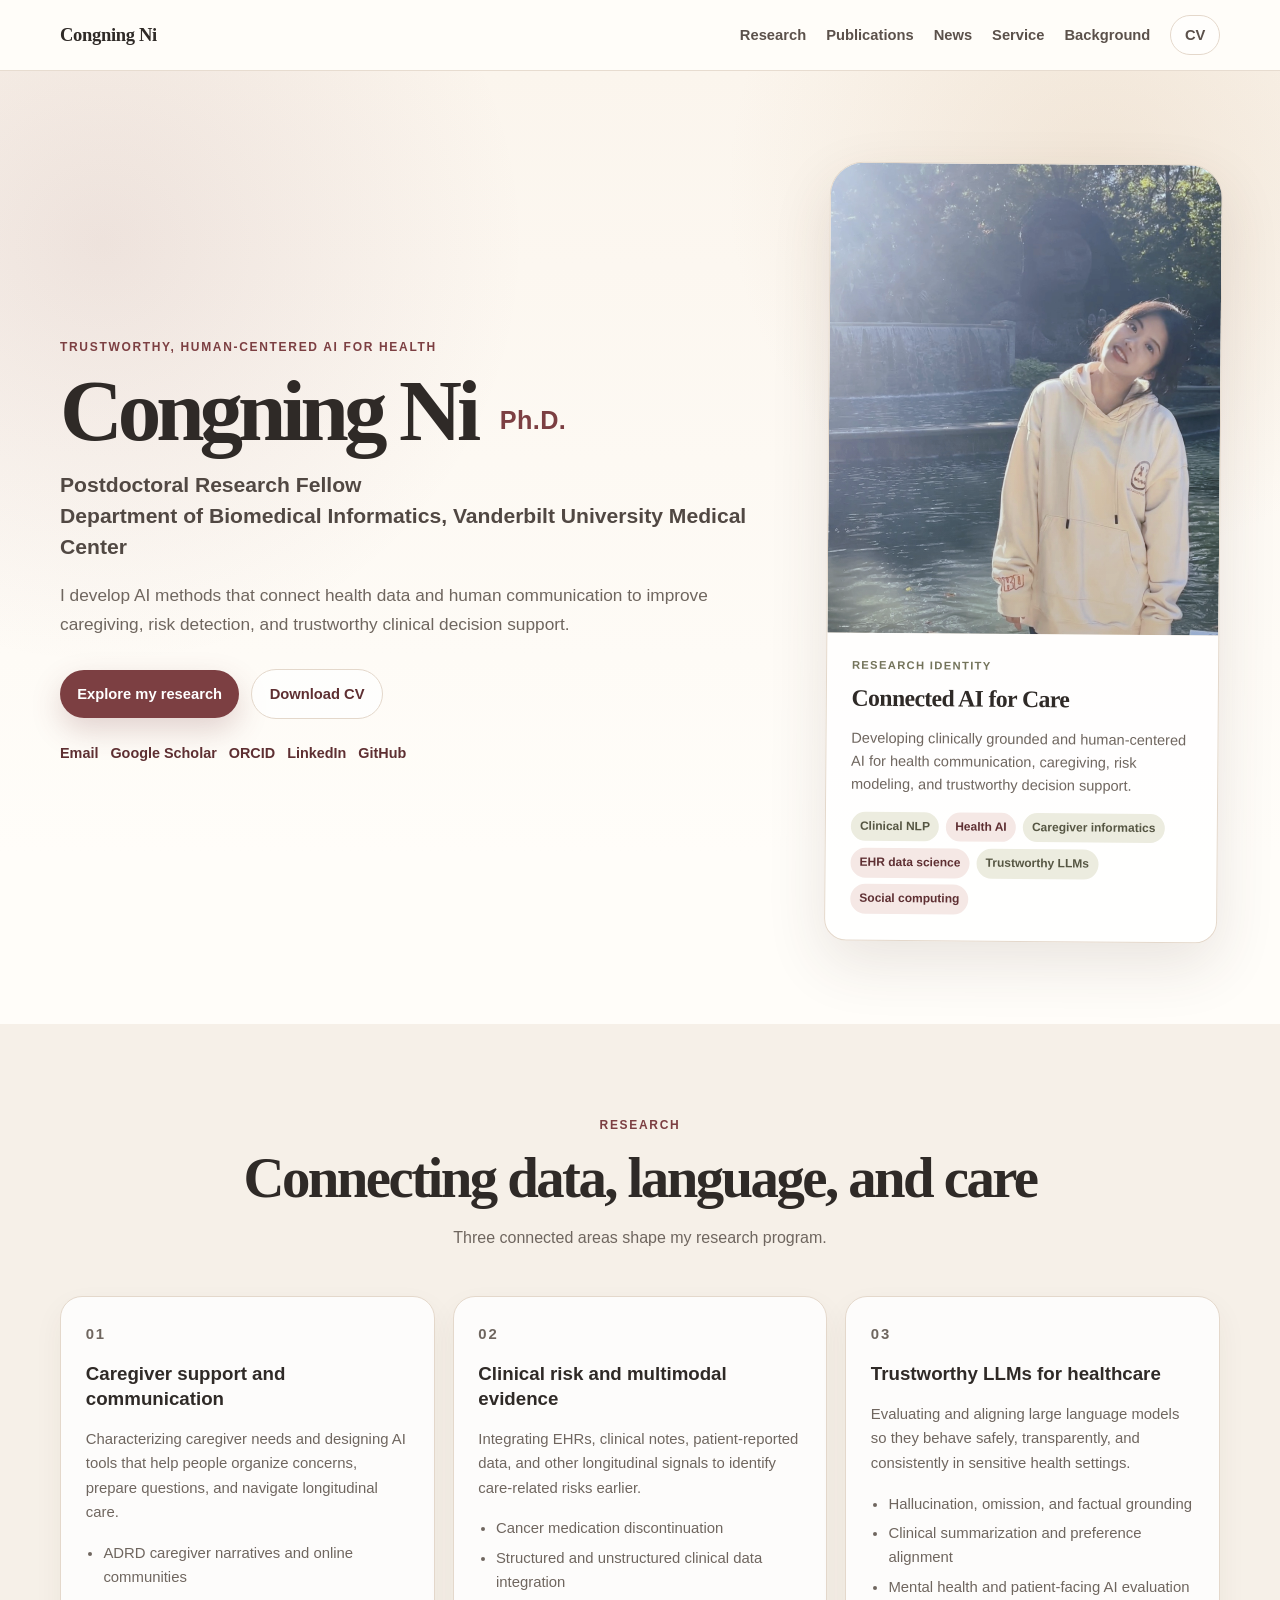
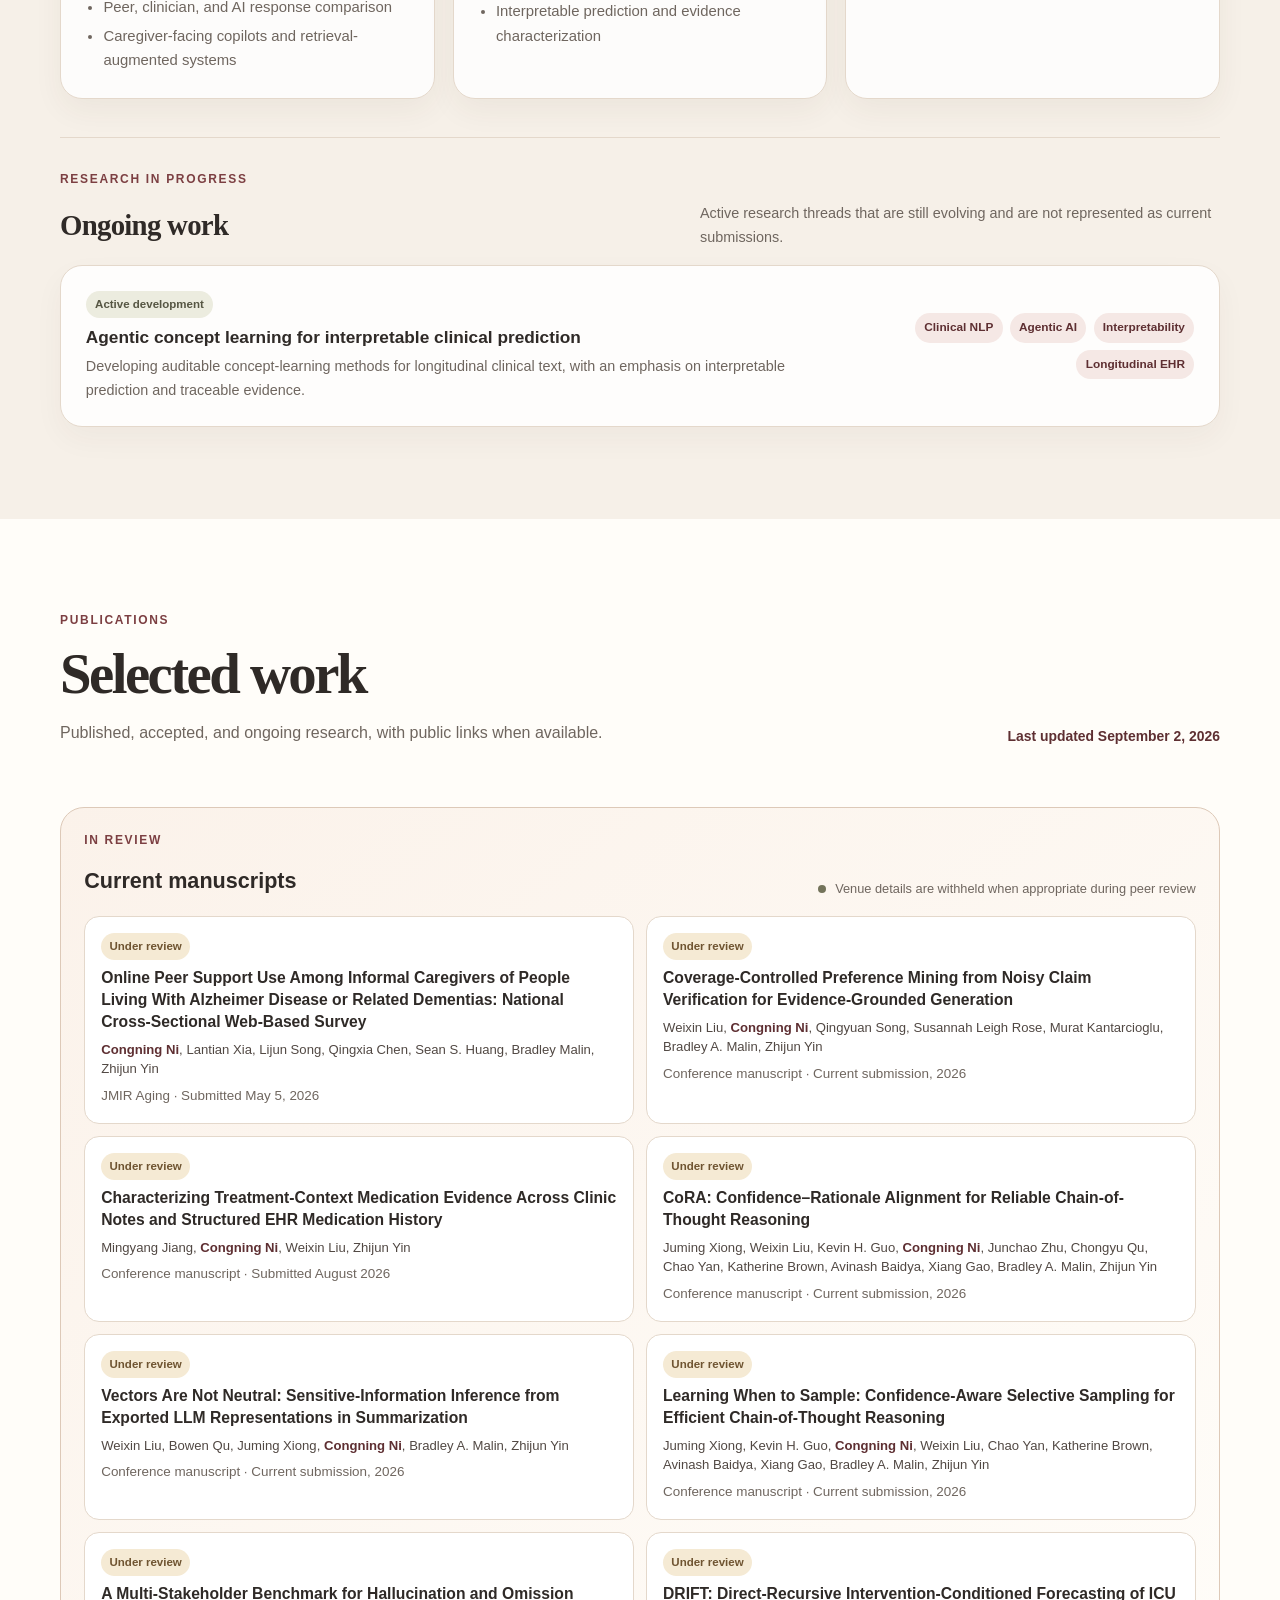
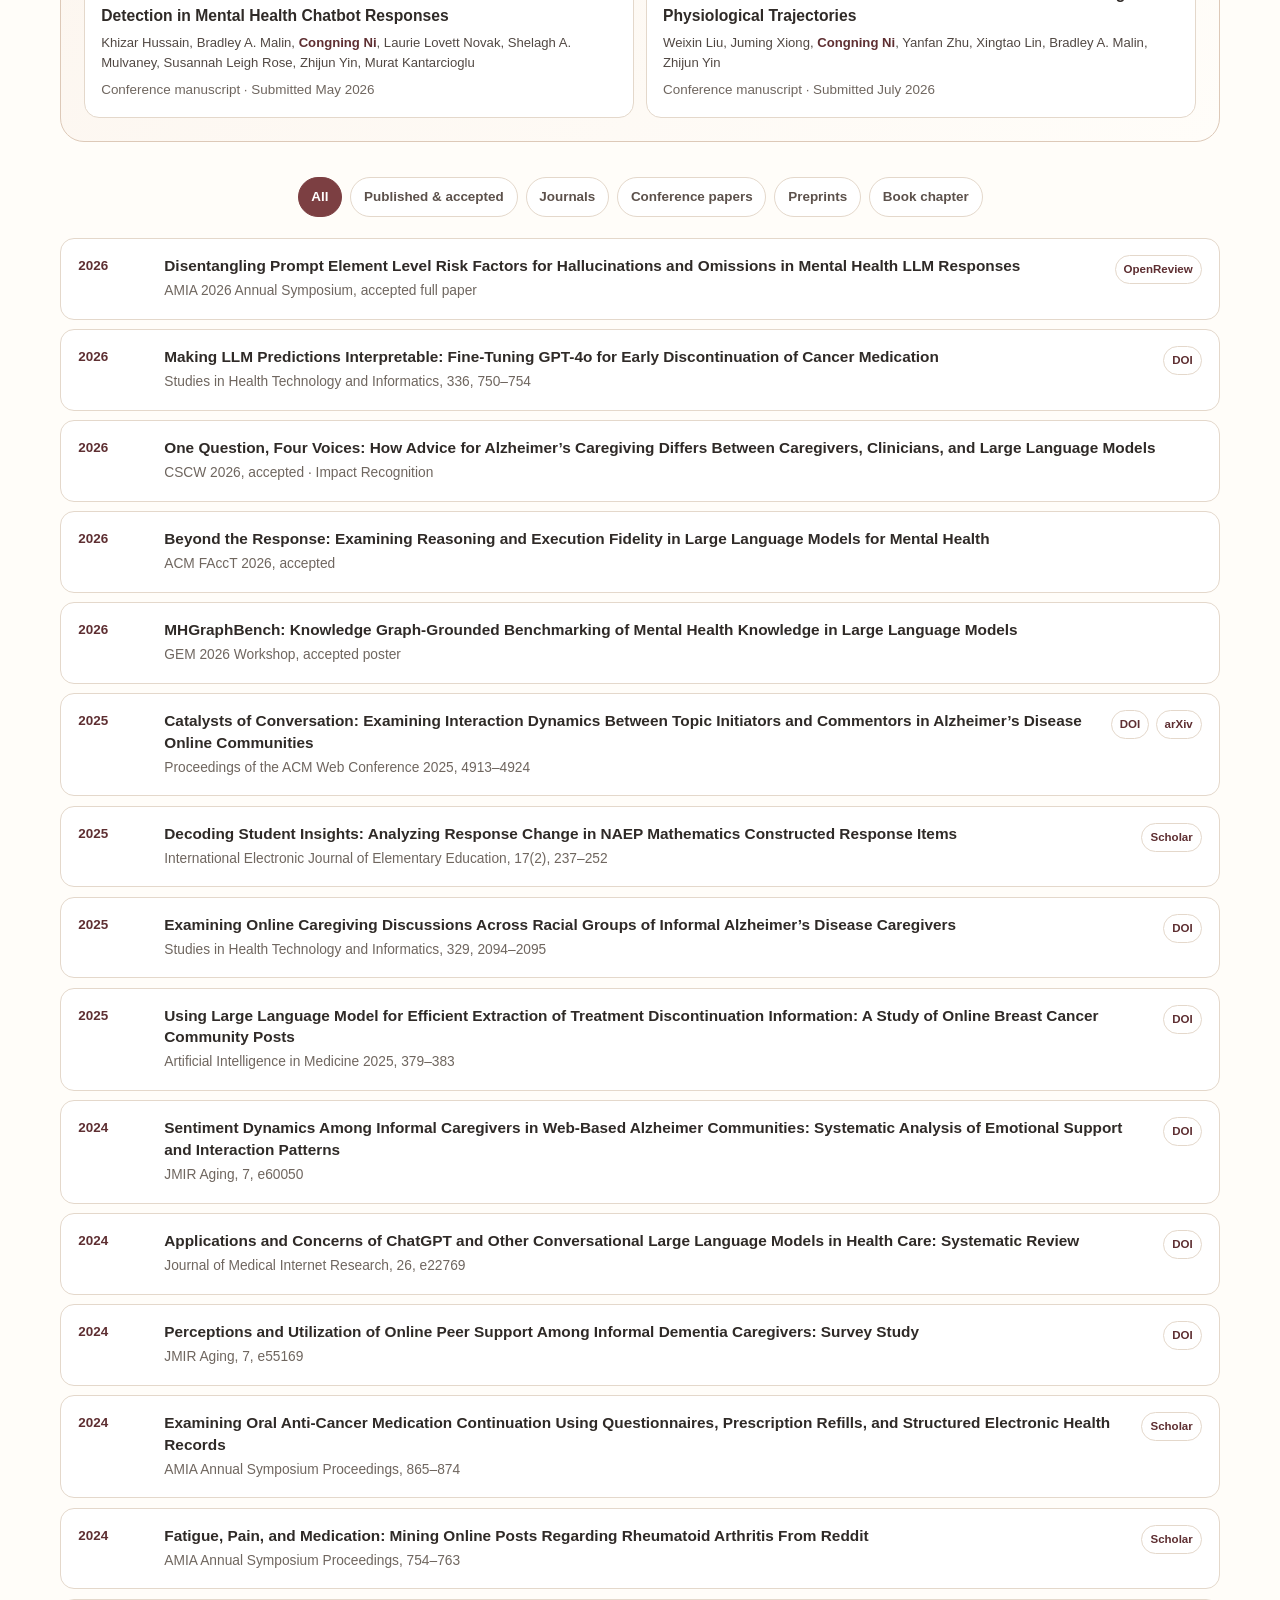
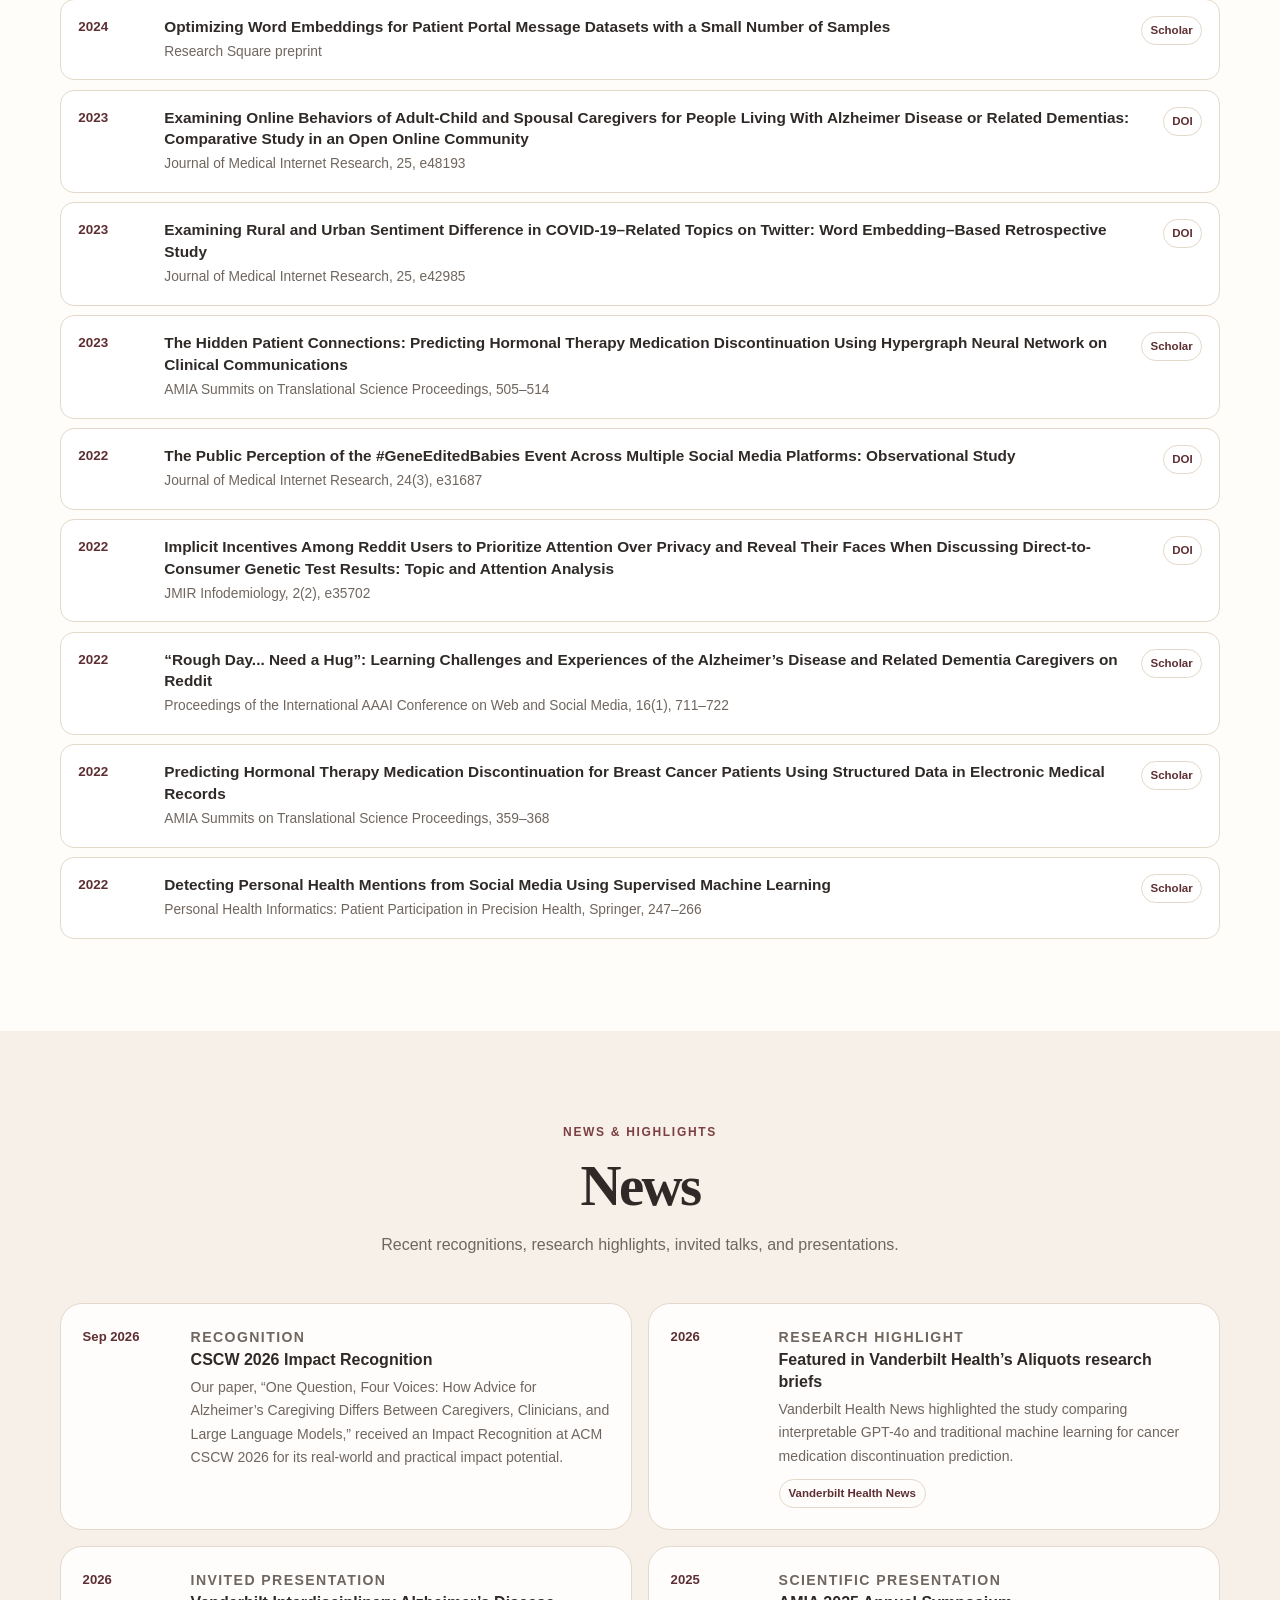
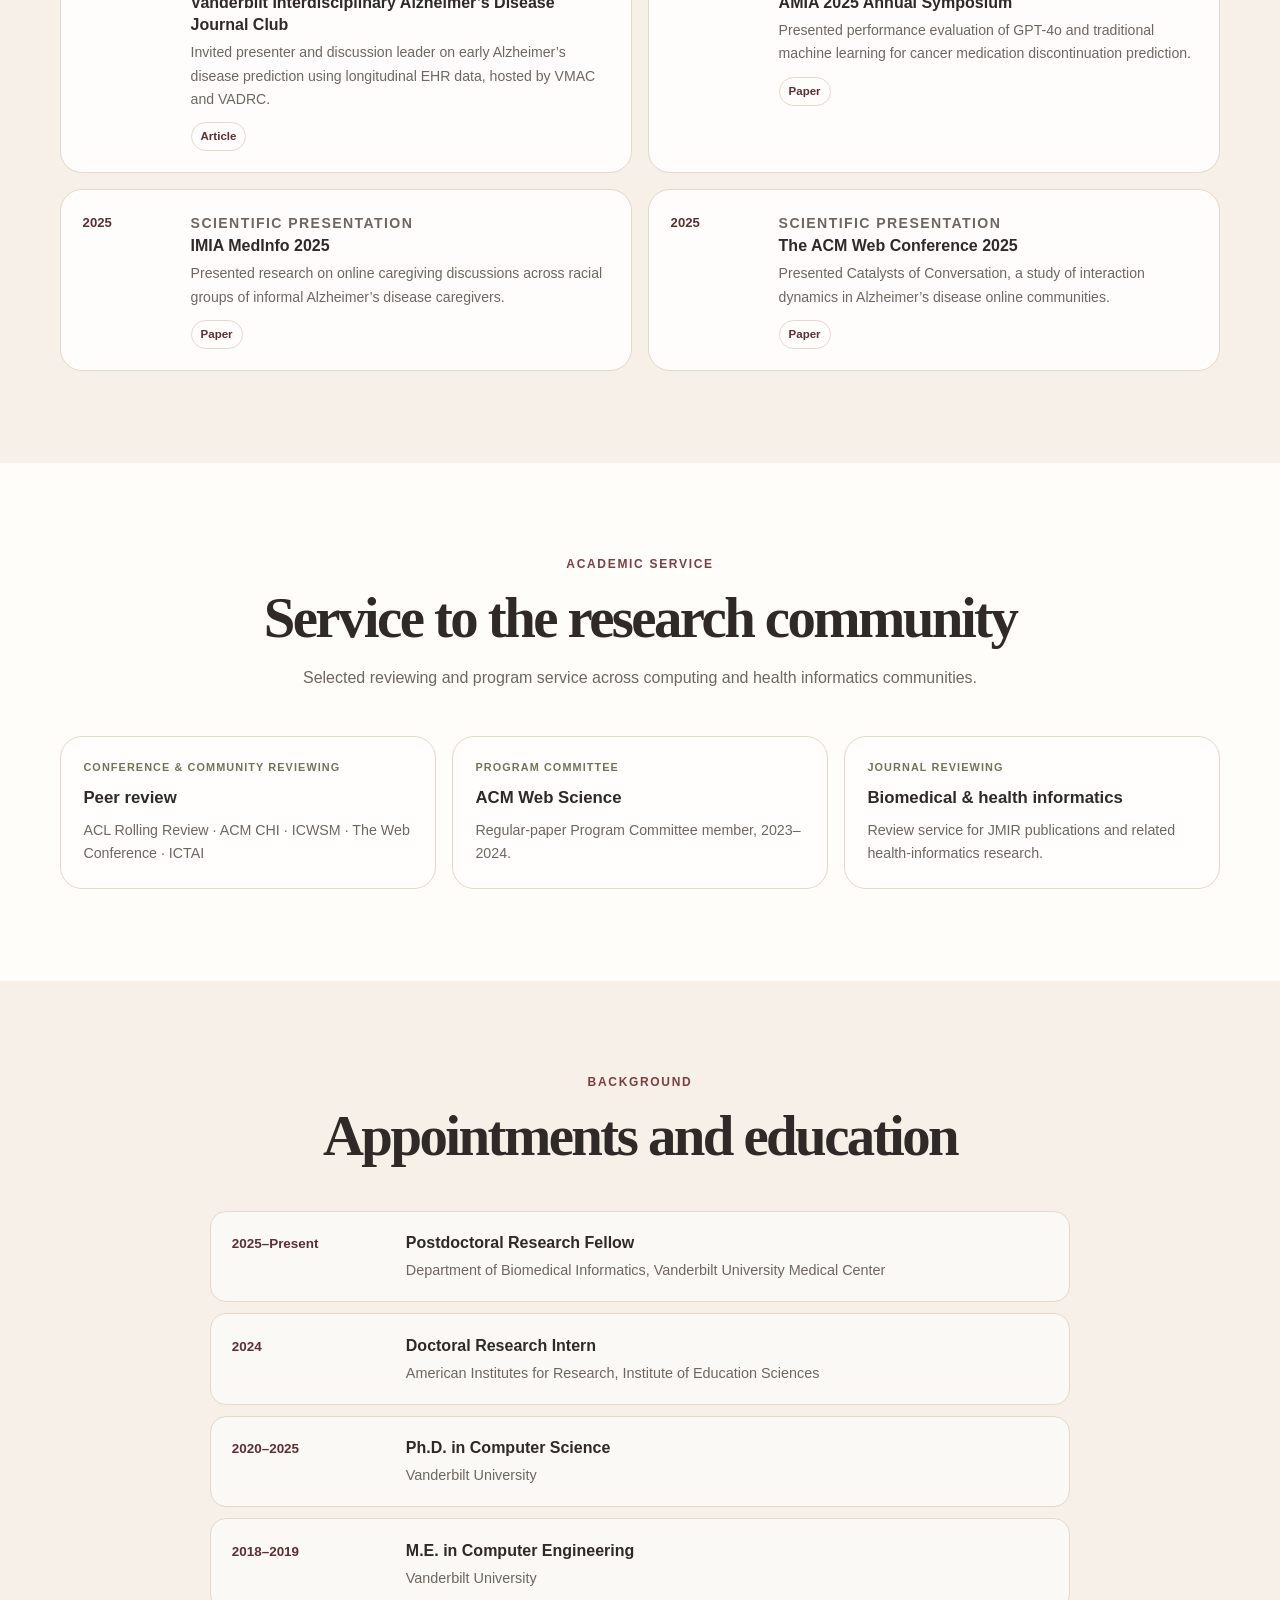
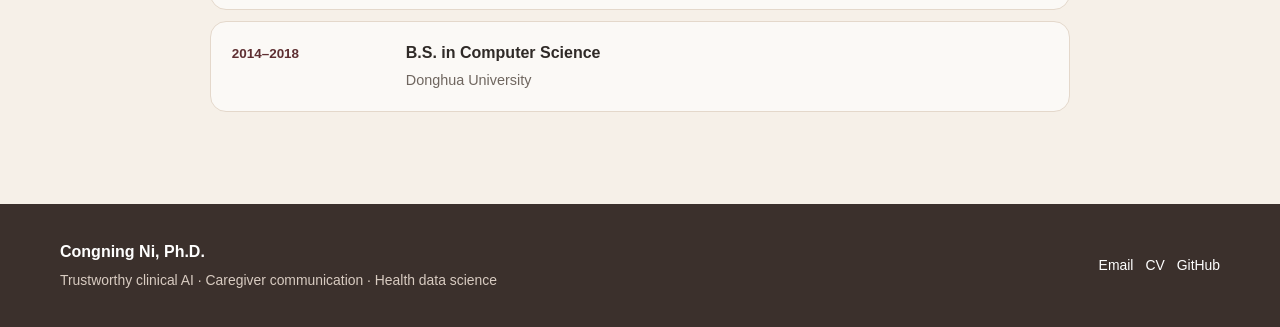
==== index.html @ 58cefc71 "Add homepage News section for CSCW recognition" ====
<!doctype html>
<html lang="en">
<head>
  <meta charset="utf-8">
  <meta name="viewport" content="width=device-width, initial-scale=1">
  <meta name="description" content="Congning Ni, Ph.D. — Postdoctoral Research Fellow at Vanderbilt University Medical Center. Research in trustworthy clinical AI, caregiver communication, and health data science.">
  <meta name="author" content="Congning Ni">
  <meta name="theme-color" content="#7c3f42">
  <meta property="og:title" content="Congning Ni | Trustworthy Clinical AI">
  <meta property="og:description" content="Research at the intersection of clinical AI, caregiver communication, health data science, and trustworthy large language models.">
  <meta property="og:type" content="website">
  <title>Congning Ni | Trustworthy Clinical AI</title>
  <link rel="icon" href="assets/favicon.svg" type="image/svg+xml">
  <link rel="stylesheet" href="css/style.css">
  <link rel="stylesheet" href="css/update-2026-08.css?v=20260902-2">
</head>
<body>
  <a class="skip-link" href="#main">Skip to content</a>

  <header class="site-header">
    <nav class="nav shell" aria-label="Main navigation">
      <a class="brand" href="#home" aria-label="Congning Ni homepage">Congning Ni</a>
      <button class="nav-toggle" type="button" aria-expanded="false" aria-controls="nav-links">Menu</button>
      <div class="nav-links" id="nav-links">
        <a href="#research">Research</a>
        <a href="#publications">Publications</a>
        <a href="#news">News</a>
        <a href="#service">Service</a>
        <a href="#background">Background</a>
        <a class="nav-cv" href="assets/Congning_Ni_CV.pdf" target="_blank" rel="noopener">CV</a>
      </div>
    </nav>
  </header>

  <main id="main">
    <section class="hero" id="home">
      <div class="shell hero-grid">
        <div class="hero-copy">
          <p class="kicker">Trustworthy, human-centered AI for health</p>
          <h1>Congning Ni <span class="degree">Ph.D.</span></h1>
          <p class="role">Postdoctoral Research Fellow<br>Department of Biomedical Informatics, Vanderbilt University Medical Center</p>
          <p class="hero-statement">I develop AI methods that connect health data and human communication to improve caregiving, risk detection, and trustworthy clinical decision support.</p>
          <div class="hero-actions">
            <a class="button primary" href="#research">Explore my research</a>
            <a class="button secondary" href="assets/Congning_Ni_CV.pdf" target="_blank" rel="noopener">Download CV</a>
          </div>
          <div class="profile-links" aria-label="Professional profiles">
            <a href="mailto:congning.ni.1@vumc.org">Email</a>
            <a href="https://scholar.google.com/citations?user=ovVin3oAAAAJ" target="_blank" rel="noopener">Google Scholar</a>
            <a href="https://orcid.org/0000-0001-6950-6948" target="_blank" rel="noopener">ORCID</a>
            <a href="https://www.linkedin.com/in/congning-ni/" target="_blank" rel="noopener">LinkedIn</a>
            <a href="https://github.com/CongningNI" target="_blank" rel="noopener">GitHub</a>
          </div>
        </div>

        <aside class="profile-card" aria-label="Portrait and research identity">
          <div class="portrait-frame">
            <img src="assets/profile.jpg" alt="Portrait of Congning Ni" class="portrait">
          </div>
          <div class="profile-card-copy">
            <p class="identity-label">Research identity</p>
            <h2>Connected AI for Care</h2>
            <p>Developing clinically grounded and human-centered AI for health communication, caregiving, risk modeling, and trustworthy decision support.</p>
            <div class="identity-tags" aria-label="Research areas">
              <span>Clinical NLP</span>
              <span>Health AI</span>
              <span>Caregiver informatics</span>
              <span>EHR data science</span>
              <span>Trustworthy LLMs</span>
              <span>Social computing</span>
            </div>
          </div>
        </aside>
      </div>
    </section>

    <section class="section soft" id="research">
      <div class="shell">
        <div class="section-heading">
          <p class="kicker">Research</p>
          <h2>Connecting data, language, and care</h2>
          <p>Three connected areas shape my research program.</p>
        </div>
        <div class="research-grid">
          <article class="research-card">
            <p class="card-number">01</p>
            <h3>Caregiver support and communication</h3>
            <p>Characterizing caregiver needs and designing AI tools that help people organize concerns, prepare questions, and navigate longitudinal care.</p>
            <ul>
              <li>ADRD caregiver narratives and online communities</li>
              <li>Peer, clinician, and AI response comparison</li>
              <li>Caregiver-facing copilots and retrieval-augmented systems</li>
            </ul>
          </article>
          <article class="research-card">
            <p class="card-number">02</p>
            <h3>Clinical risk and multimodal evidence</h3>
            <p>Integrating EHRs, clinical notes, patient-reported data, and other longitudinal signals to identify care-related risks earlier.</p>
            <ul>
              <li>Cancer medication discontinuation</li>
              <li>Structured and unstructured clinical data integration</li>
              <li>Interpretable prediction and evidence characterization</li>
            </ul>
          </article>
          <article class="research-card">
            <p class="card-number">03</p>
            <h3>Trustworthy LLMs for healthcare</h3>
            <p>Evaluating and aligning large language models so they behave safely, transparently, and consistently in sensitive health settings.</p>
            <ul>
              <li>Hallucination, omission, and factual grounding</li>
              <li>Clinical summarization and preference alignment</li>
              <li>Mental health and patient-facing AI evaluation</li>
            </ul>
          </article>
        </div>

        <div class="ongoing-wrap" id="ongoing">
          <div class="ongoing-heading">
            <div>
              <p class="kicker">Research in progress</p>
              <h3>Ongoing work</h3>
            </div>
            <p>Active research threads that are still evolving and are not represented as current submissions.</p>
          </div>
          <article class="ongoing-card">
            <div>
              <span class="work-status">Active development</span>
              <h4>Agentic concept learning for interpretable clinical prediction</h4>
              <p>Developing auditable concept-learning methods for longitudinal clinical text, with an emphasis on interpretable prediction and traceable evidence.</p>
            </div>
            <div class="work-tags" aria-label="Ongoing work topics">
              <span>Clinical NLP</span>
              <span>Agentic AI</span>
              <span>Interpretability</span>
              <span>Longitudinal EHR</span>
            </div>
          </article>
        </div>
      </div>
    </section>

    <section class="section" id="publications">
      <div class="shell">
        <div class="section-heading split-heading">
          <div>
            <p class="kicker">Publications</p>
            <h2>Selected work</h2>
            <p>Published, accepted, and ongoing research, with public links when available.</p>
          </div>
          <p class="updated">Last updated September 2, 2026</p>
        </div>

        <div class="submission-panel">
          <div class="panel-heading">
            <div>
              <p class="kicker">In review</p>
              <h3>Current manuscripts</h3>
            </div>
            <span class="status-key"><span class="status-dot"></span> Venue details are withheld when appropriate during peer review</span>
          </div>
          <div id="active-submissions" class="submission-grid" aria-live="polite"></div>
        </div>

        <div class="publication-toolbar" aria-label="Publication filters">
          <button class="filter active" type="button" data-filter="all">All</button>
          <button class="filter" type="button" data-filter="accepted">Published & accepted</button>
          <button class="filter" type="button" data-filter="journal">Journals</button>
          <button class="filter" type="button" data-filter="conference">Conference papers</button>
          <button class="filter" type="button" data-filter="preprint">Preprints</button>
          <button class="filter" type="button" data-filter="chapter">Book chapter</button>
        </div>
        <div id="publication-list" class="publication-list" aria-live="polite"></div>
      </div>
    </section>

    <section class="section soft" id="news">
      <div class="shell">
        <div class="section-heading">
          <p class="kicker">News & highlights</p>
          <h2>News</h2>
          <p>Recent recognitions, research highlights, invited talks, and presentations.</p>
        </div>
        <div id="activity-list" class="activity-grid">
          <article class="activity-card news-feature">
            <div class="activity-date">Sep 2026</div>
            <div>
              <p class="activity-type">Recognition</p>
              <h3>CSCW 2026 Impact Recognition</h3>
              <p>Our paper, “One Question, Four Voices: How Advice for Alzheimer’s Caregiving Differs Between Caregivers, Clinicians, and Large Language Models,” received an Impact Recognition at ACM CSCW 2026 for its real-world and practical impact potential.</p>
            </div>
          </article>
        </div>
      </div>
    </section>

    <section class="section" id="service">
      <div class="shell">
        <div class="section-heading">
          <p class="kicker">Academic service</p>
          <h2>Service to the research community</h2>
          <p>Selected reviewing and program service across computing and health informatics communities.</p>
        </div>
        <div class="service-grid">
          <article class="service-card">
            <p class="service-type">Conference & community reviewing</p>
            <h3>Peer review</h3>
            <p>ACL Rolling Review · ACM CHI · ICWSM · The Web Conference · ICTAI</p>
          </article>
          <article class="service-card">
            <p class="service-type">Program committee</p>
            <h3>ACM Web Science</h3>
            <p>Regular-paper Program Committee member, 2023–2024.</p>
          </article>
          <article class="service-card">
            <p class="service-type">Journal reviewing</p>
            <h3>Biomedical & health informatics</h3>
            <p>Review service for JMIR publications and related health-informatics research.</p>
          </article>
        </div>
      </div>
    </section>

    <section class="section soft" id="background">
      <div class="shell">
        <div class="section-heading">
          <p class="kicker">Background</p>
          <h2>Appointments and education</h2>
        </div>
        <div class="timeline">
          <article class="timeline-item">
            <div><span>2025–Present</span></div>
            <div><h3>Postdoctoral Research Fellow</h3><p>Department of Biomedical Informatics, Vanderbilt University Medical Center</p></div>
          </article>
          <article class="timeline-item">
            <div><span>2024</span></div>
            <div><h3>Doctoral Research Intern</h3><p>American Institutes for Research, Institute of Education Sciences</p></div>
          </article>
          <article class="timeline-item">
            <div><span>2020–2025</span></div>
            <div><h3>Ph.D. in Computer Science</h3><p>Vanderbilt University</p></div>
          </article>
          <article class="timeline-item">
            <div><span>2018–2019</span></div>
            <div><h3>M.E. in Computer Engineering</h3><p>Vanderbilt University</p></div>
          </article>
          <article class="timeline-item">
            <div><span>2014–2018</span></div>
            <div><h3>B.S. in Computer Science</h3><p>Donghua University</p></div>
          </article>
        </div>
      </div>
    </section>
  </main>

  <footer class="site-footer">
    <div class="shell footer-grid">
      <div>
        <strong>Congning Ni, Ph.D.</strong>
        <p>Trustworthy clinical AI · Caregiver communication · Health data science</p>
      </div>
      <div class="footer-links">
        <a href="mailto:congning.ni.1@vumc.org">Email</a>
        <a href="assets/Congning_Ni_CV.pdf" target="_blank" rel="noopener">CV</a>
        <a href="https://github.com/CongningNI" target="_blank" rel="noopener">GitHub</a>
      </div>
    </div>
  </footer>

  <script src="js/data.js?v=20260902-1"></script>
  <script src="js/script.js"></script>
</body>
</html>
---- css/style.css ----
:root {
  --ink: #2f2a27;
  --muted: #6f665f;
  --accent: #7c3f42;
  --accent-dark: #5e2f32;
  --accent-soft: #f5e8e5;
  --olive: #73735a;
  --olive-soft: #ececdf;
  --sand: #d5b897;
  --paper: #fffdf9;
  --soft: #f6f0e8;
  --line: #e4d8cb;
  --shadow: 0 22px 60px rgba(72, 48, 38, 0.12);
  --radius: 22px;
  --max: 1160px;
}

* { box-sizing: border-box; }
html { scroll-behavior: smooth; }
body {
  margin: 0;
  color: var(--ink);
  background: var(--paper);
  font-family: Inter, ui-sans-serif, -apple-system, BlinkMacSystemFont, "Segoe UI", sans-serif;
  line-height: 1.65;
  -webkit-font-smoothing: antialiased;
}
a { color: inherit; }
button, input { font: inherit; }
.shell { width: min(calc(100% - 2.4rem), var(--max)); margin-inline: auto; }
.skip-link { position: fixed; left: 1rem; top: -5rem; z-index: 1000; padding: .75rem 1rem; background: var(--ink); color: #fff; border-radius: 8px; }
.skip-link:focus { top: 1rem; }

.site-header {
  position: sticky;
  top: 0;
  z-index: 100;
  background: rgba(255,253,249,.91);
  border-bottom: 1px solid rgba(228,216,203,.88);
  backdrop-filter: blur(15px);
}
.nav { min-height: 70px; display: flex; align-items: center; justify-content: space-between; gap: 2rem; }
.brand { text-decoration: none; font-family: Georgia, "Times New Roman", serif; font-weight: 700; letter-spacing: -.018em; font-size: 1.16rem; }
.nav-links { display: flex; align-items: center; gap: 1.25rem; }
.nav-links a { text-decoration: none; color: #5b514b; font-size: .92rem; font-weight: 680; }
.nav-links a:hover { color: var(--accent); }
.nav-cv { border: 1px solid var(--line); border-radius: 999px; padding: .42rem .85rem; background: rgba(255,255,255,.58); }
.nav-toggle { display: none; border: 1px solid var(--line); background: #fff; border-radius: 999px; padding: .45rem .8rem; color: var(--accent-dark); font-weight: 750; }

.hero {
  min-height: 720px;
  display: flex;
  align-items: center;
  padding: 92px 0 82px;
  background:
    radial-gradient(circle at 86% 12%, rgba(213,184,151,.28), transparent 27%),
    radial-gradient(circle at 8% 18%, rgba(124,63,66,.11), transparent 30%),
    linear-gradient(180deg, #fbf5ed 0%, var(--paper) 82%);
}
.hero-grid { display: grid; grid-template-columns: minmax(0, 1.28fr) minmax(330px, .72fr); gap: 4.2rem; align-items: center; }
.kicker { margin: 0 0 .75rem; color: var(--accent); text-transform: uppercase; letter-spacing: .14em; font-size: .75rem; font-weight: 820; }
.hero h1,
.section-heading h2,
.profile-card h2 {
  font-family: Georgia, "Times New Roman", serif;
}
.hero h1 { margin: 0 0 1rem; font-size: clamp(3.15rem, 6.8vw, 6.05rem); line-height: .96; letter-spacing: -.058em; font-weight: 700; }
.degree { display: inline-block; margin-left: .28em; color: var(--accent); font-family: Inter, ui-sans-serif, sans-serif; font-size: .29em; font-weight: 760; letter-spacing: .015em; vertical-align: .45em; white-space: nowrap; }
.role { margin: 0 0 1.15rem; color: #514843; font-size: clamp(1.03rem, 2vw, 1.32rem); font-weight: 650; line-height: 1.48; }
.hero-statement { max-width: 780px; margin: 0 0 1.9rem; color: var(--muted); font-size: 1.08rem; }
.hero-actions, .profile-links, .footer-links { display: flex; flex-wrap: wrap; align-items: center; gap: .75rem; }
.button { display: inline-flex; align-items: center; justify-content: center; min-height: 46px; padding: .76rem 1.08rem; border-radius: 999px; text-decoration: none; font-size: .92rem; font-weight: 780; transition: transform .18s ease, box-shadow .18s ease; }
.button:hover { transform: translateY(-2px); }
.primary { background: var(--accent); color: #fff; box-shadow: 0 12px 30px rgba(124,63,66,.22); }
.secondary { background: rgba(255,255,255,.72); color: var(--accent-dark); border: 1px solid var(--line); }
.profile-links { margin-top: 1.45rem; }
.profile-links a { color: var(--accent-dark); text-decoration: none; font-size: .9rem; font-weight: 720; border-bottom: 1px solid transparent; }
.profile-links a:hover { border-color: var(--accent-dark); }

.profile-card {
  overflow: hidden;
  background: rgba(255,255,255,.84);
  border: 1px solid var(--line);
  border-radius: 34px 34px 22px 22px;
  box-shadow: var(--shadow);
  transform: rotate(.45deg);
}
.portrait-frame { position: relative; aspect-ratio: 4 / 4.8; overflow: hidden; background: #e8dfd2; }
.portrait-frame::after { content: ""; position: absolute; inset: 0; background: linear-gradient(180deg, transparent 58%, rgba(50,35,29,.12)); pointer-events: none; }
.portrait { width: 100%; height: 100%; object-fit: cover; object-position: 58% 37%; display: block; filter: saturate(.92) contrast(.98); }
.profile-card-copy { padding: 1.45rem 1.55rem 1.6rem; }
.identity-label { margin: 0; color: var(--olive); text-transform: uppercase; letter-spacing: .12em; font-size: .7rem; font-weight: 820; }
.profile-card h2 { margin: .3rem 0 .52rem; font-size: 1.48rem; letter-spacing: -.025em; }
.profile-card-copy > p:not(.identity-label) { color: var(--muted); margin-top: 0; font-size: .91rem; line-height: 1.58; }
.identity-tags { display: flex; flex-wrap: wrap; gap: .42rem; margin-top: 1rem; }
.identity-tags span { padding: .31rem .58rem; border-radius: 999px; background: var(--olive-soft); color: #565643; font-size: .75rem; font-weight: 720; }
.identity-tags span:nth-child(2n) { background: var(--accent-soft); color: var(--accent-dark); }

.section { padding: 92px 0; }
.soft { background: var(--soft); }
.section-heading { max-width: 860px; margin: 0 auto 2.8rem; text-align: center; }
.section-heading h2 { margin: 0 0 .85rem; font-size: clamp(2.15rem, 4.8vw, 3.55rem); line-height: 1.08; letter-spacing: -.045em; font-weight: 700; }
.section-heading > p:not(.kicker), .split-heading > div > p:not(.kicker) { color: var(--muted); }
.split-heading { max-width: none; display: flex; align-items: end; justify-content: space-between; gap: 2rem; text-align: left; }
.split-heading > div { max-width: 780px; }
.updated { flex: 0 0 auto; color: var(--accent-dark) !important; font-size: .87rem; font-weight: 760; }

.research-grid { display: grid; grid-template-columns: repeat(3, minmax(0, 1fr)); gap: 1.1rem; }
.research-card { background: rgba(255,255,255,.84); border: 1px solid var(--line); border-radius: var(--radius); padding: 1.55rem; box-shadow: 0 12px 30px rgba(72,48,38,.055); }
.card-number { margin: 0 0 1rem; color: var(--accent); font-size: .78rem; font-weight: 850; letter-spacing: .12em; }
.research-card h3 { margin: 0 0 .65rem; font-size: 1.17rem; line-height: 1.32; }
.research-card p, .research-card li { color: var(--muted); font-size: .93rem; }
.research-card ul { margin: 1rem 0 0; padding-left: 1.1rem; }
.research-card li + li { margin-top: .3rem; }

.submission-panel { margin-bottom: 2.2rem; padding: 1.45rem; border: 1px solid #ddc9b8; border-radius: 24px; background: linear-gradient(140deg, #fbf2ea, #fffdf9); }
.panel-heading { display: flex; align-items: end; justify-content: space-between; gap: 1rem; margin-bottom: 1.1rem; }
.panel-heading h3 { margin: .1rem 0 0; font-size: 1.35rem; }
.status-key { color: var(--muted); font-size: .8rem; }
.status-dot { display: inline-block; width: 8px; height: 8px; margin-right: .35rem; border-radius: 50%; background: var(--olive); }
.submission-grid { display: grid; grid-template-columns: repeat(2, minmax(0,1fr)); gap: .75rem; }
.submission-card { background: #fff; border: 1px solid var(--line); border-radius: 15px; padding: 1rem; }
.submission-top { display: flex; align-items: center; justify-content: space-between; gap: .8rem; margin-bottom: .45rem; }
.status-badge, .role-badge { display: inline-flex; align-items: center; border-radius: 999px; padding: .24rem .52rem; font-size: .72rem; font-weight: 780; }
.status-badge { background: #f5ead4; color: #6f5431; }
.role-badge { background: var(--accent-soft); color: var(--accent-dark); }
.submission-card h4 { margin: 0; font-size: .98rem; line-height: 1.4; }
.submission-card h4 a { text-decoration: none; }
.submission-card h4 a:hover { color: var(--accent); text-decoration: underline; }
.submission-meta { margin: .4rem 0 0; color: var(--muted); font-size: .84rem; }
.blind-note { margin: .45rem 0 0; color: #79643d; font-size: .78rem; font-style: italic; }

.publication-toolbar { display: flex; justify-content: center; flex-wrap: wrap; gap: .5rem; margin: 0 0 1.3rem; }
.filter { border: 1px solid var(--line); background: #fff; color: #5c514b; border-radius: 999px; padding: .5rem .8rem; cursor: pointer; font-size: .84rem; font-weight: 760; }
.filter:hover, .filter.active { background: var(--accent); color: #fff; border-color: var(--accent); }
.publication-list { display: grid; gap: .58rem; }
.publication-item { display: grid; grid-template-columns: 70px minmax(0,1fr) auto; gap: 1rem; align-items: start; padding: 1rem 1.08rem; background: #fff; border: 1px solid var(--line); border-radius: 14px; transition: transform .15s ease, box-shadow .15s ease; }
.publication-item:hover { transform: translateY(-1px); box-shadow: 0 10px 25px rgba(72,48,38,.06); }
.pub-year { color: var(--accent-dark); font-size: .84rem; font-weight: 820; }
.pub-title { margin: 0; font-size: .96rem; line-height: 1.42; }
.pub-title a { text-decoration: none; }
.pub-title a:hover { color: var(--accent); text-decoration: underline; }
.pub-venue { margin: .2rem 0 0; color: var(--muted); font-size: .86rem; }
.pub-links { display: flex; flex-wrap: wrap; gap: .4rem; justify-content: flex-end; }
.pub-links a { text-decoration: none; color: var(--accent-dark); border: 1px solid var(--line); border-radius: 999px; padding: .25rem .5rem; font-size: .72rem; font-weight: 760; white-space: nowrap; }
.pub-links a:hover { border-color: var(--accent); color: var(--accent); }
.publication-item.hidden { display: none; }

.activity-grid { display: grid; grid-template-columns: repeat(2, minmax(0,1fr)); gap: 1rem; }
.activity-card { display: grid; grid-template-columns: 92px minmax(0,1fr); gap: 1rem; padding: 1.35rem; background: rgba(255,255,255,.88); border: 1px solid var(--line); border-radius: var(--radius); }
.activity-date { color: var(--accent-dark); font-size: .82rem; font-weight: 820; }
.activity-type { margin: 0 0 .2rem; color: var(--olive); text-transform: uppercase; letter-spacing: .1em; font-size: .68rem; font-weight: 850; }
.activity-card h3 { margin: 0 0 .32rem; font-size: 1rem; line-height: 1.38; }
.activity-card p { margin: 0; color: var(--muted); font-size: .88rem; }

.timeline { max-width: 860px; margin-inline: auto; display: grid; gap: .7rem; }
.timeline-item { display: grid; grid-template-columns: 150px minmax(0,1fr); gap: 1.5rem; padding: 1.15rem 1.3rem; border: 1px solid var(--line); border-radius: 16px; background: rgba(255,255,255,.64); }
.timeline-item span { color: var(--accent-dark); font-size: .84rem; font-weight: 820; }
.timeline-item h3 { margin: 0 0 .15rem; font-size: 1rem; }
.timeline-item p { margin: 0; color: var(--muted); font-size: .9rem; }

.site-footer { padding: 2.2rem 0; background: #3b302c; color: #fff; }
.footer-grid { display: flex; justify-content: space-between; align-items: center; gap: 2rem; }
.site-footer p { margin: .2rem 0 0; color: #d8cbc1; font-size: .87rem; }
.footer-links a { color: #fff; text-decoration: none; font-size: .87rem; }
.footer-links a:hover { text-decoration: underline; }

@media (max-width: 900px) {
  .hero-grid, .research-grid { grid-template-columns: 1fr; }
  .profile-card { max-width: 560px; transform: none; }
  .submission-grid, .activity-grid { grid-template-columns: 1fr; }
  .publication-item { grid-template-columns: 58px minmax(0,1fr); }
  .pub-links { grid-column: 2; justify-content: flex-start; }
}

@media (max-width: 720px) {
  .nav-toggle { display: inline-flex; }
  .nav-links { position: absolute; top: 70px; left: 0; right: 0; display: none; flex-direction: column; align-items: stretch; gap: 0; padding: .75rem 1.2rem 1.2rem; background: var(--paper); border-bottom: 1px solid var(--line); }
  .nav-links.open { display: flex; }
  .nav-links a { padding: .65rem 0; }
  .nav-cv { border: 0; border-radius: 0; }
  .hero { min-height: 0; padding-top: 70px; }
  .hero-grid { gap: 2.4rem; }
  .hero h1 { font-size: clamp(3rem, 18vw, 5rem); }
  .degree { font-size: .26em; vertical-align: .5em; }
  .section { padding: 68px 0; }
  .split-heading, .panel-heading, .footer-grid { align-items: flex-start; flex-direction: column; }
  .section-heading { text-align: left; }
  .publication-item { grid-template-columns: 1fr; gap: .35rem; }
  .pub-links { grid-column: auto; }
  .activity-card, .timeline-item { grid-template-columns: 1fr; gap: .5rem; }
}

@media (prefers-reduced-motion: reduce) {
  html { scroll-behavior: auto; }
  *, *::before, *::after { transition: none !important; }
}

/* v3 refinements */
.submission-top { justify-content: flex-start; }
.submission-authors { margin: .42rem 0 0; color: #514843; font-size: .82rem; line-height: 1.48; }
.submission-authors strong { color: var(--accent-dark); font-weight: 820; }
.activity-links { display: flex; flex-wrap: wrap; gap: .42rem; margin-top: .68rem; }
.activity-links a { text-decoration: none; color: var(--accent-dark); border: 1px solid var(--line); border-radius: 999px; padding: .25rem .56rem; font-size: .72rem; font-weight: 760; }
.activity-links a:hover { border-color: var(--accent); color: var(--accent); }
---- css/update-2026-08.css ----
/* August 2026 portfolio update */
.ongoing-wrap { margin-top: 2.4rem; padding-top: 2rem; border-top: 1px solid var(--line); }
.ongoing-heading { display: flex; justify-content: space-between; align-items: end; gap: 2rem; margin-bottom: 1rem; }
.ongoing-heading h3 { margin: .1rem 0 0; font-family: Georgia, "Times New Roman", serif; font-size: 1.8rem; letter-spacing: -.025em; }
.ongoing-heading > p { max-width: 520px; margin: 0; color: var(--muted); font-size: .9rem; }
.ongoing-card { display: grid; grid-template-columns: minmax(0, 1.3fr) minmax(230px, .7fr); gap: 1.4rem; align-items: center; padding: 1.45rem 1.55rem; background: rgba(255,255,255,.88); border: 1px solid var(--line); border-radius: var(--radius); box-shadow: 0 12px 30px rgba(72,48,38,.045); }
.ongoing-card h4 { margin: .5rem 0 .35rem; font-size: 1.08rem; line-height: 1.38; }
.ongoing-card p { margin: 0; color: var(--muted); font-size: .9rem; }
.work-status { display: inline-flex; padding: .25rem .58rem; border-radius: 999px; background: var(--olive-soft); color: #565643; font-size: .72rem; font-weight: 800; }
.work-tags { display: flex; flex-wrap: wrap; gap: .45rem; justify-content: flex-end; }
.work-tags span { padding: .3rem .58rem; border-radius: 999px; background: var(--accent-soft); color: var(--accent-dark); font-size: .74rem; font-weight: 720; }

.service-grid { display: grid; grid-template-columns: repeat(3, minmax(0,1fr)); gap: 1rem; }
.service-card { padding: 1.4rem; background: rgba(255,255,255,.75); border: 1px solid var(--line); border-radius: var(--radius); }
.service-type { margin: 0 0 .45rem; color: var(--olive); text-transform: uppercase; letter-spacing: .1em; font-size: .68rem; font-weight: 850; }
.service-card h3 { margin: 0 0 .42rem; font-size: 1.05rem; }
.service-card > p:not(.service-type) { margin: 0; color: var(--muted); font-size: .89rem; }

@media (max-width: 900px) {
  .service-grid { grid-template-columns: 1fr; }
  .ongoing-card { grid-template-columns: 1fr; }
  .work-tags { justify-content: flex-start; }
}

@media (max-width: 720px) {
  .ongoing-heading { align-items: flex-start; flex-direction: column; gap: .5rem; }
}
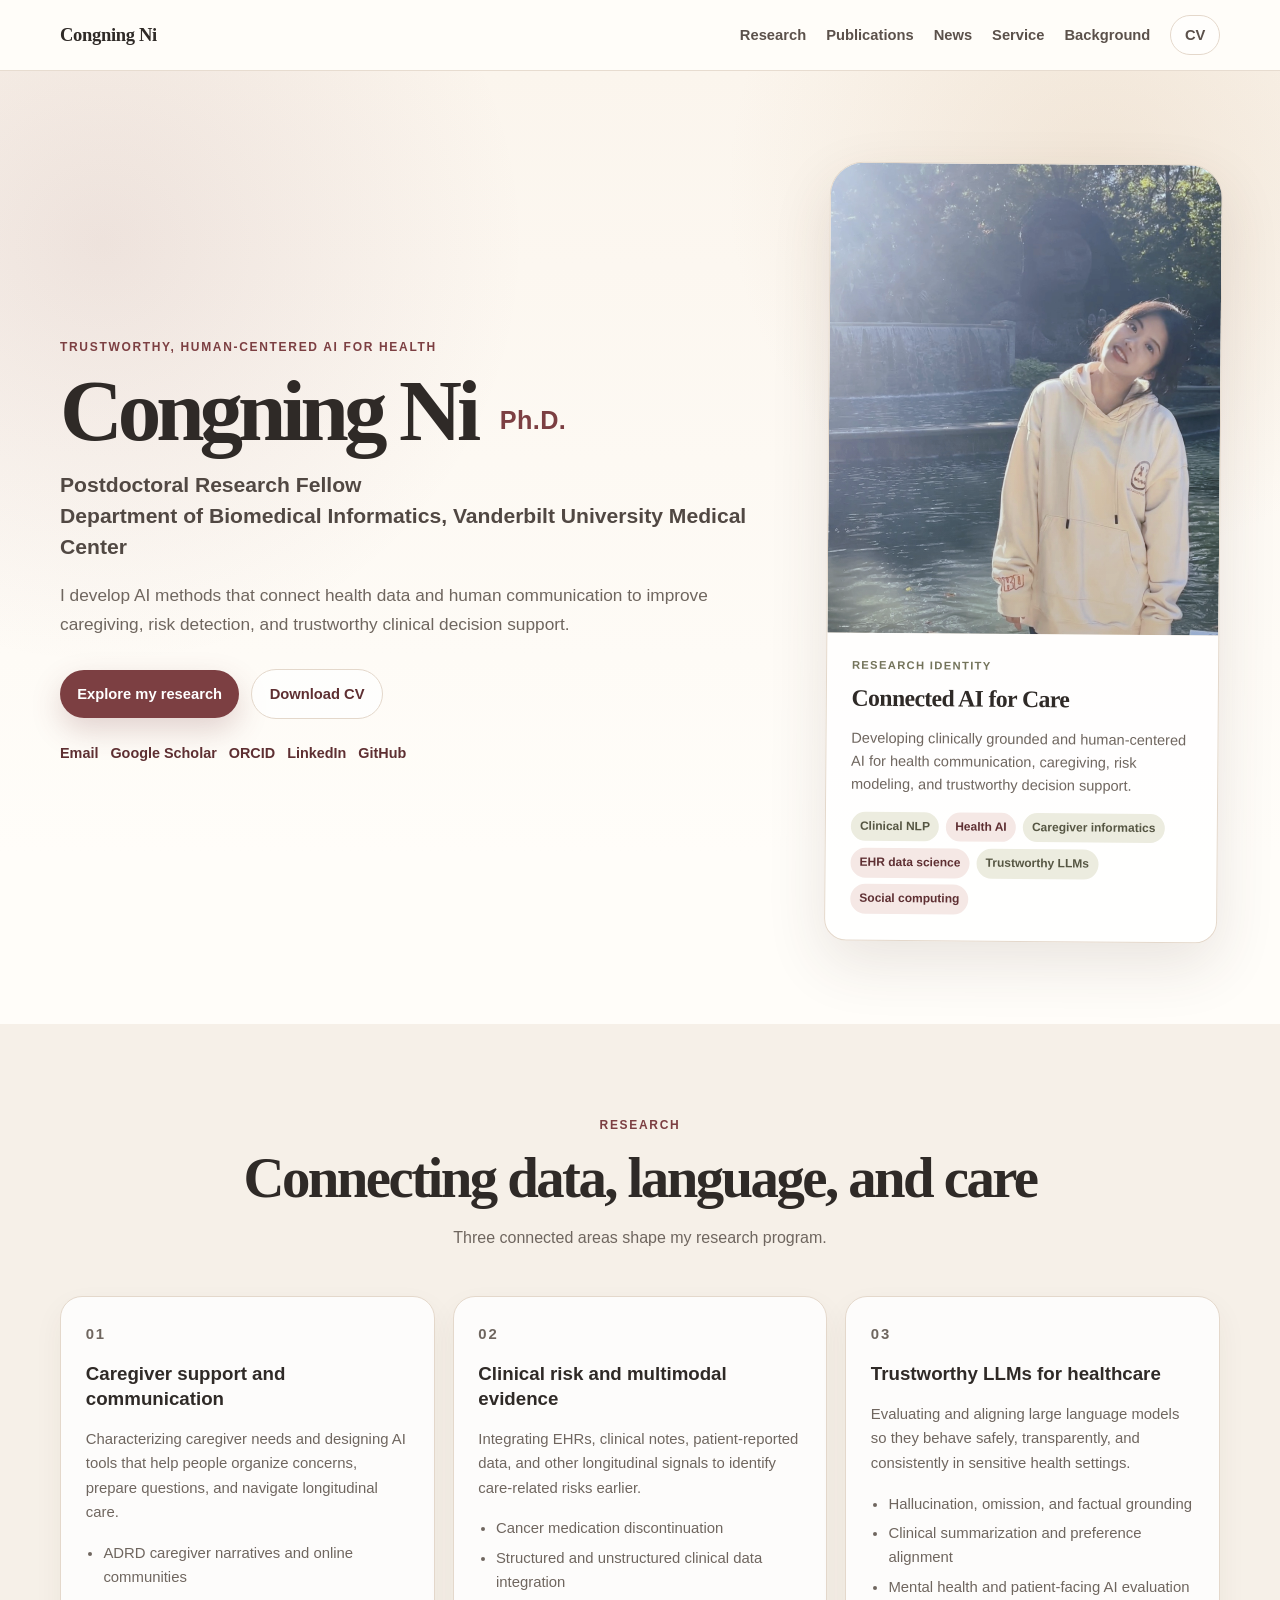
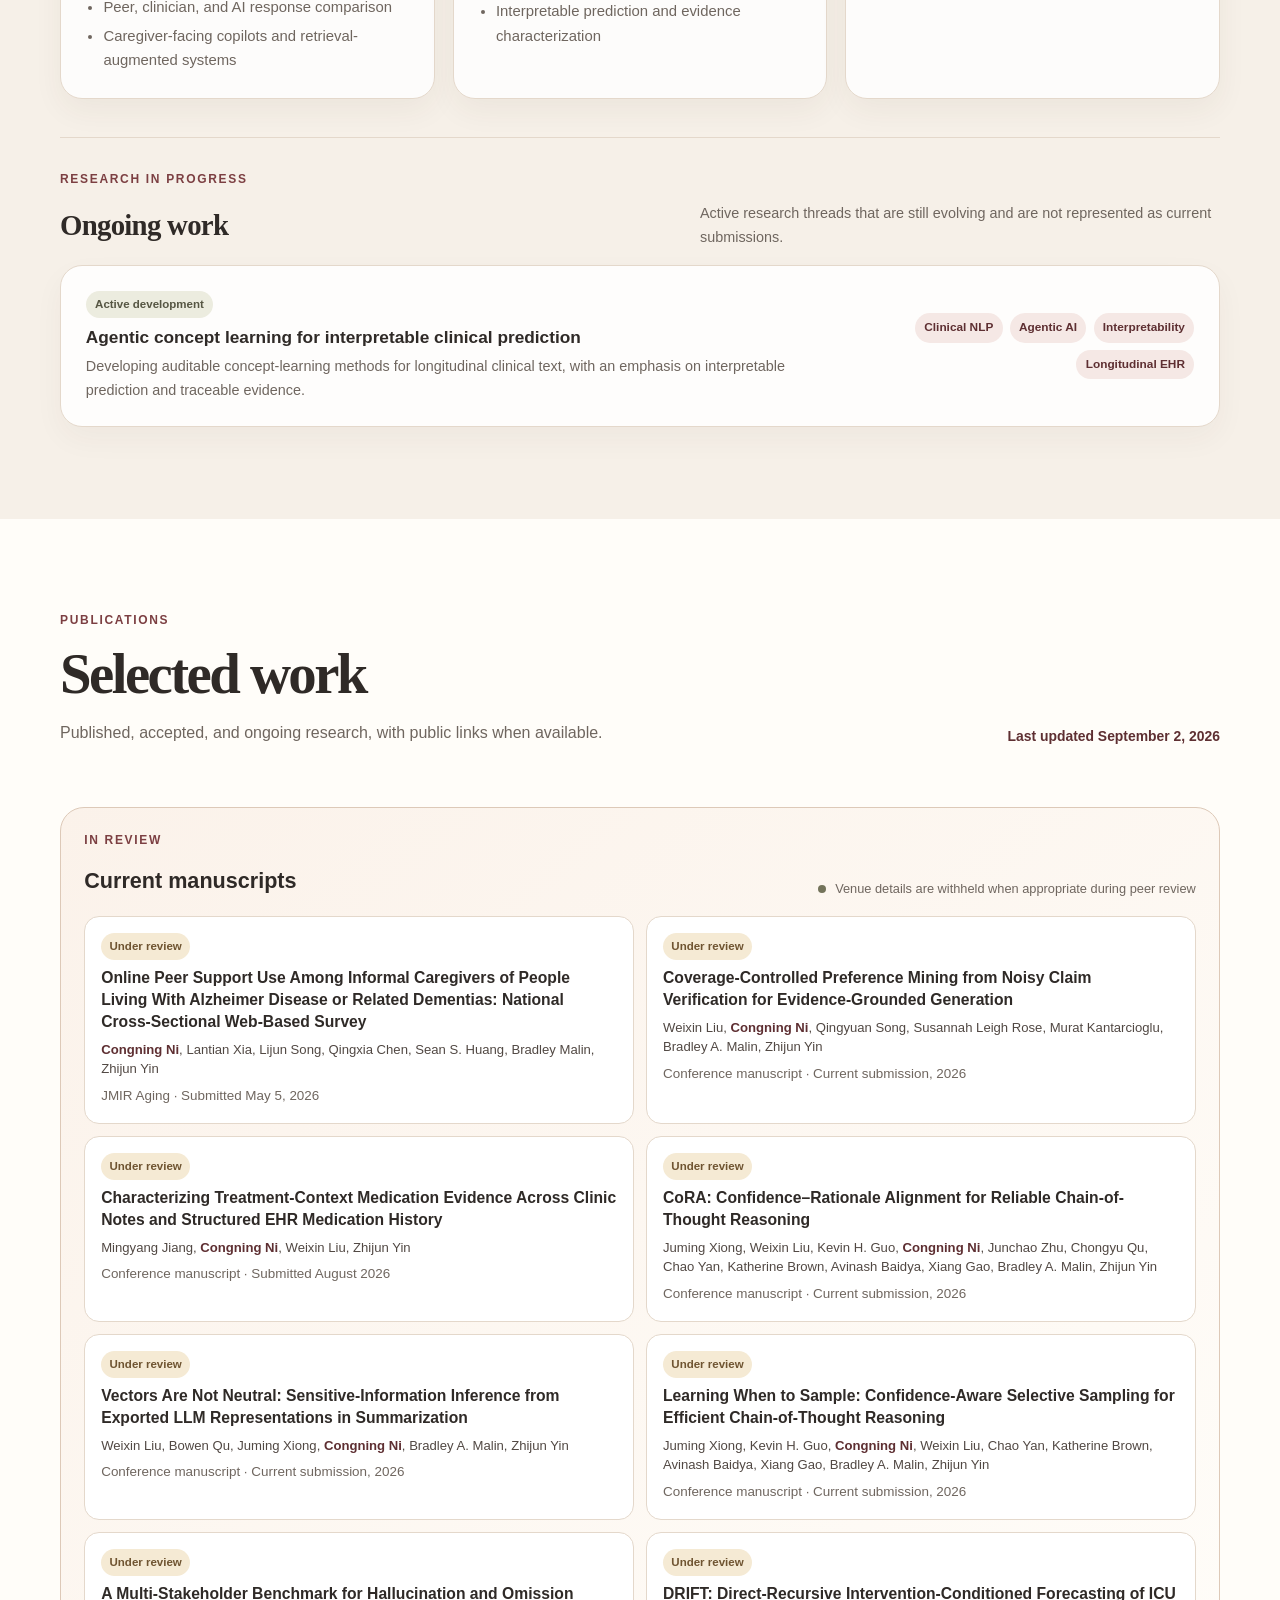
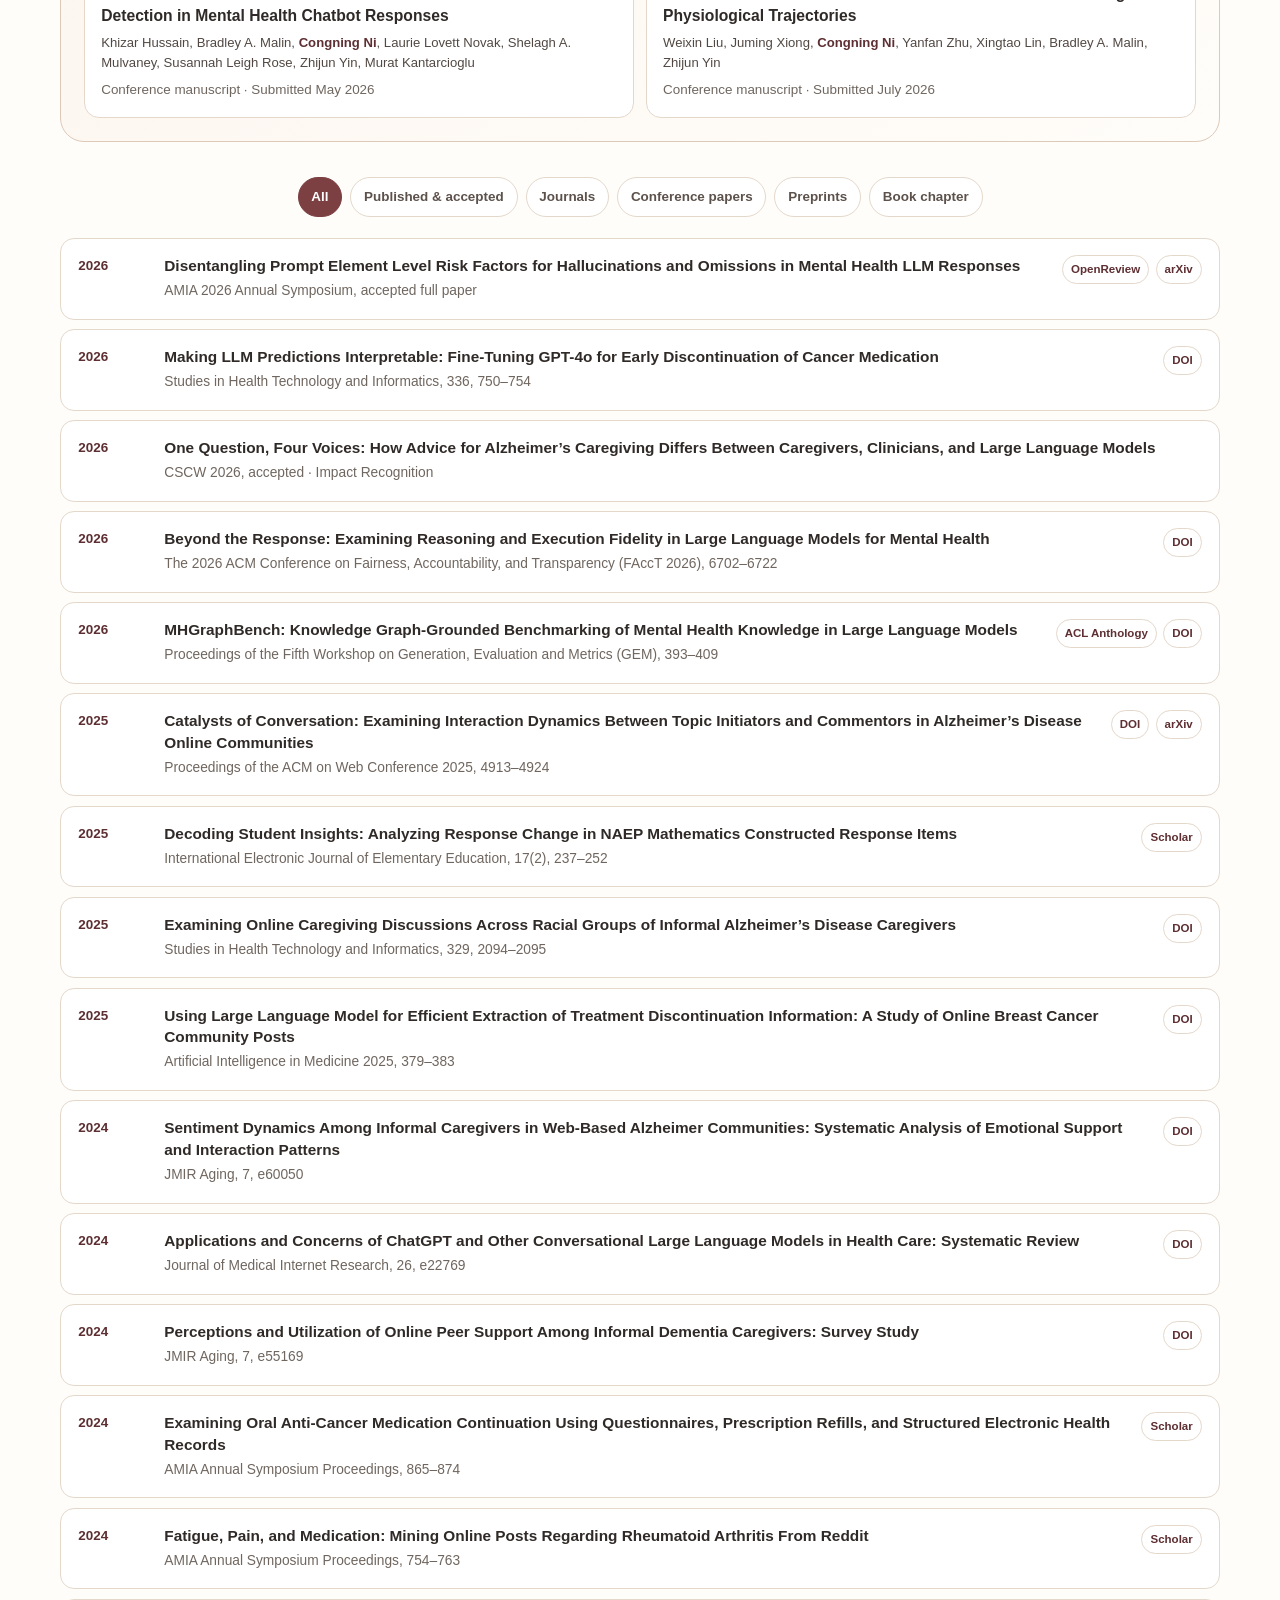
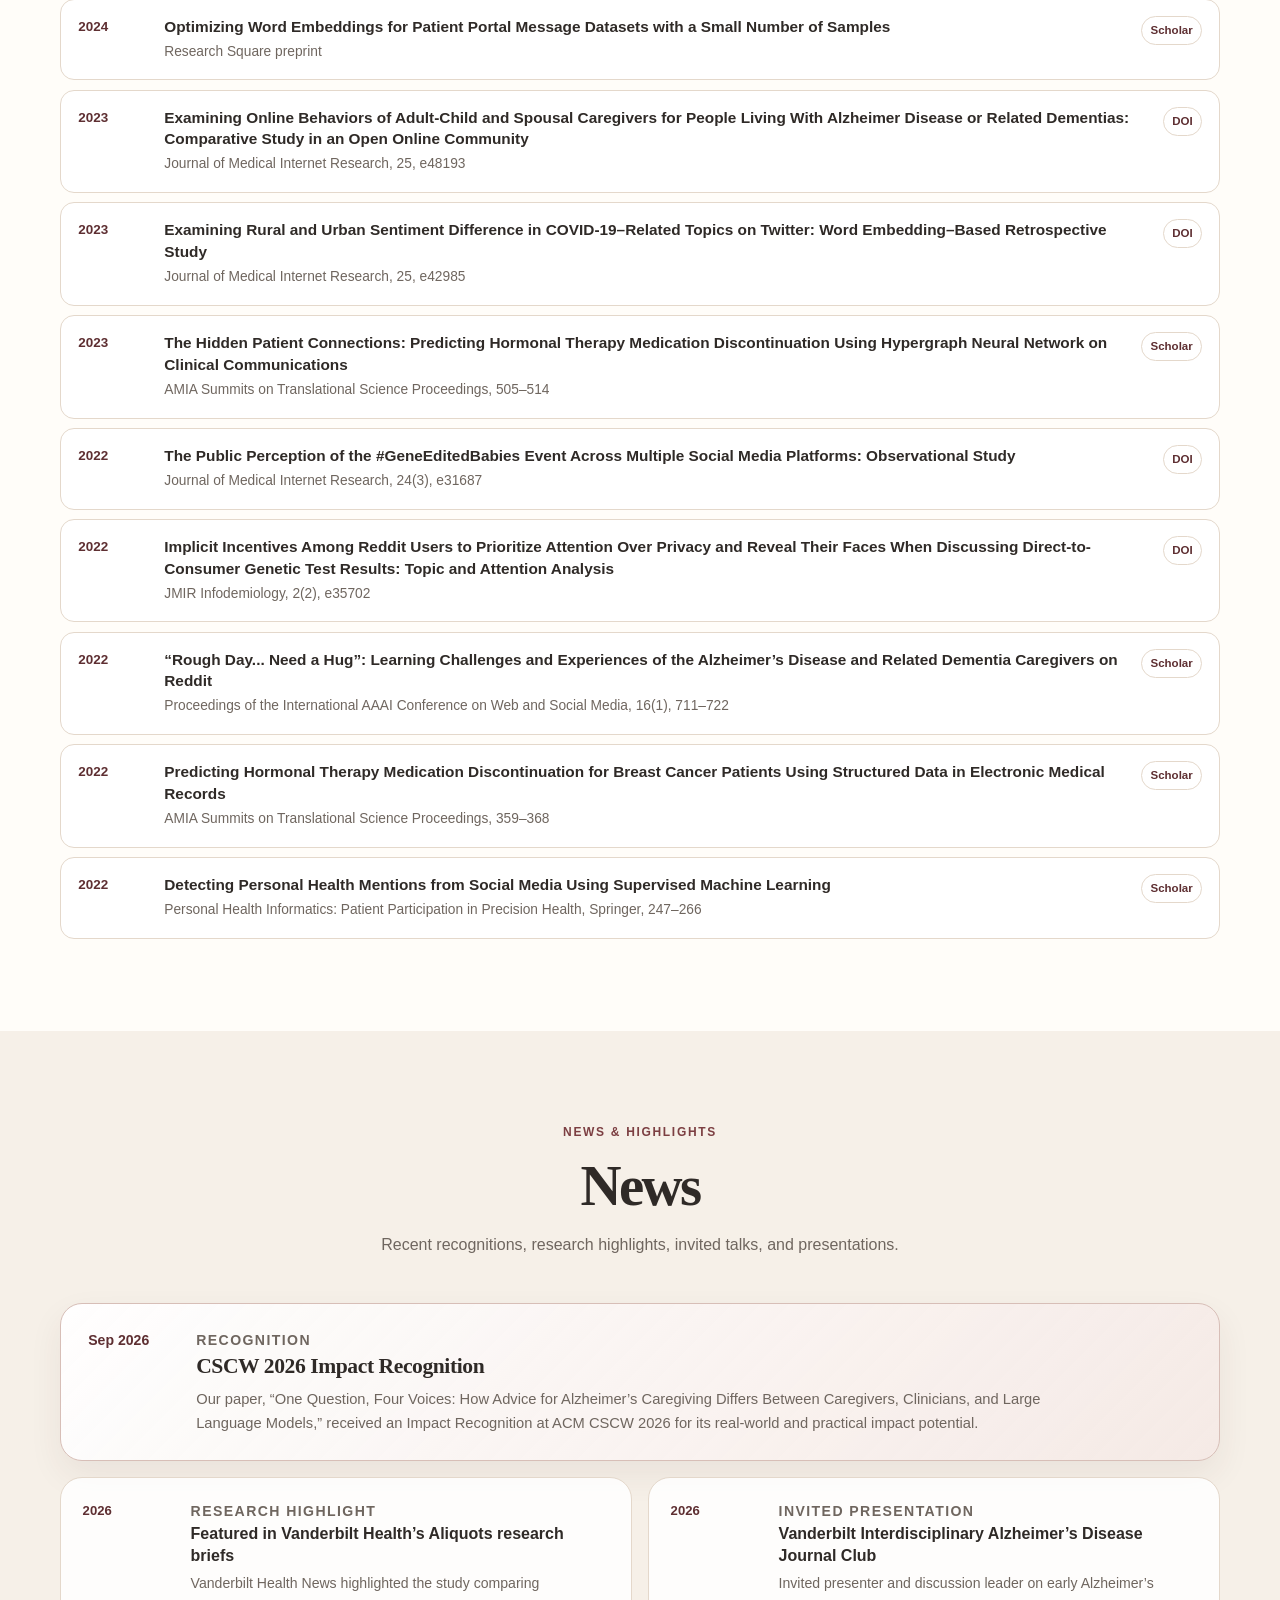
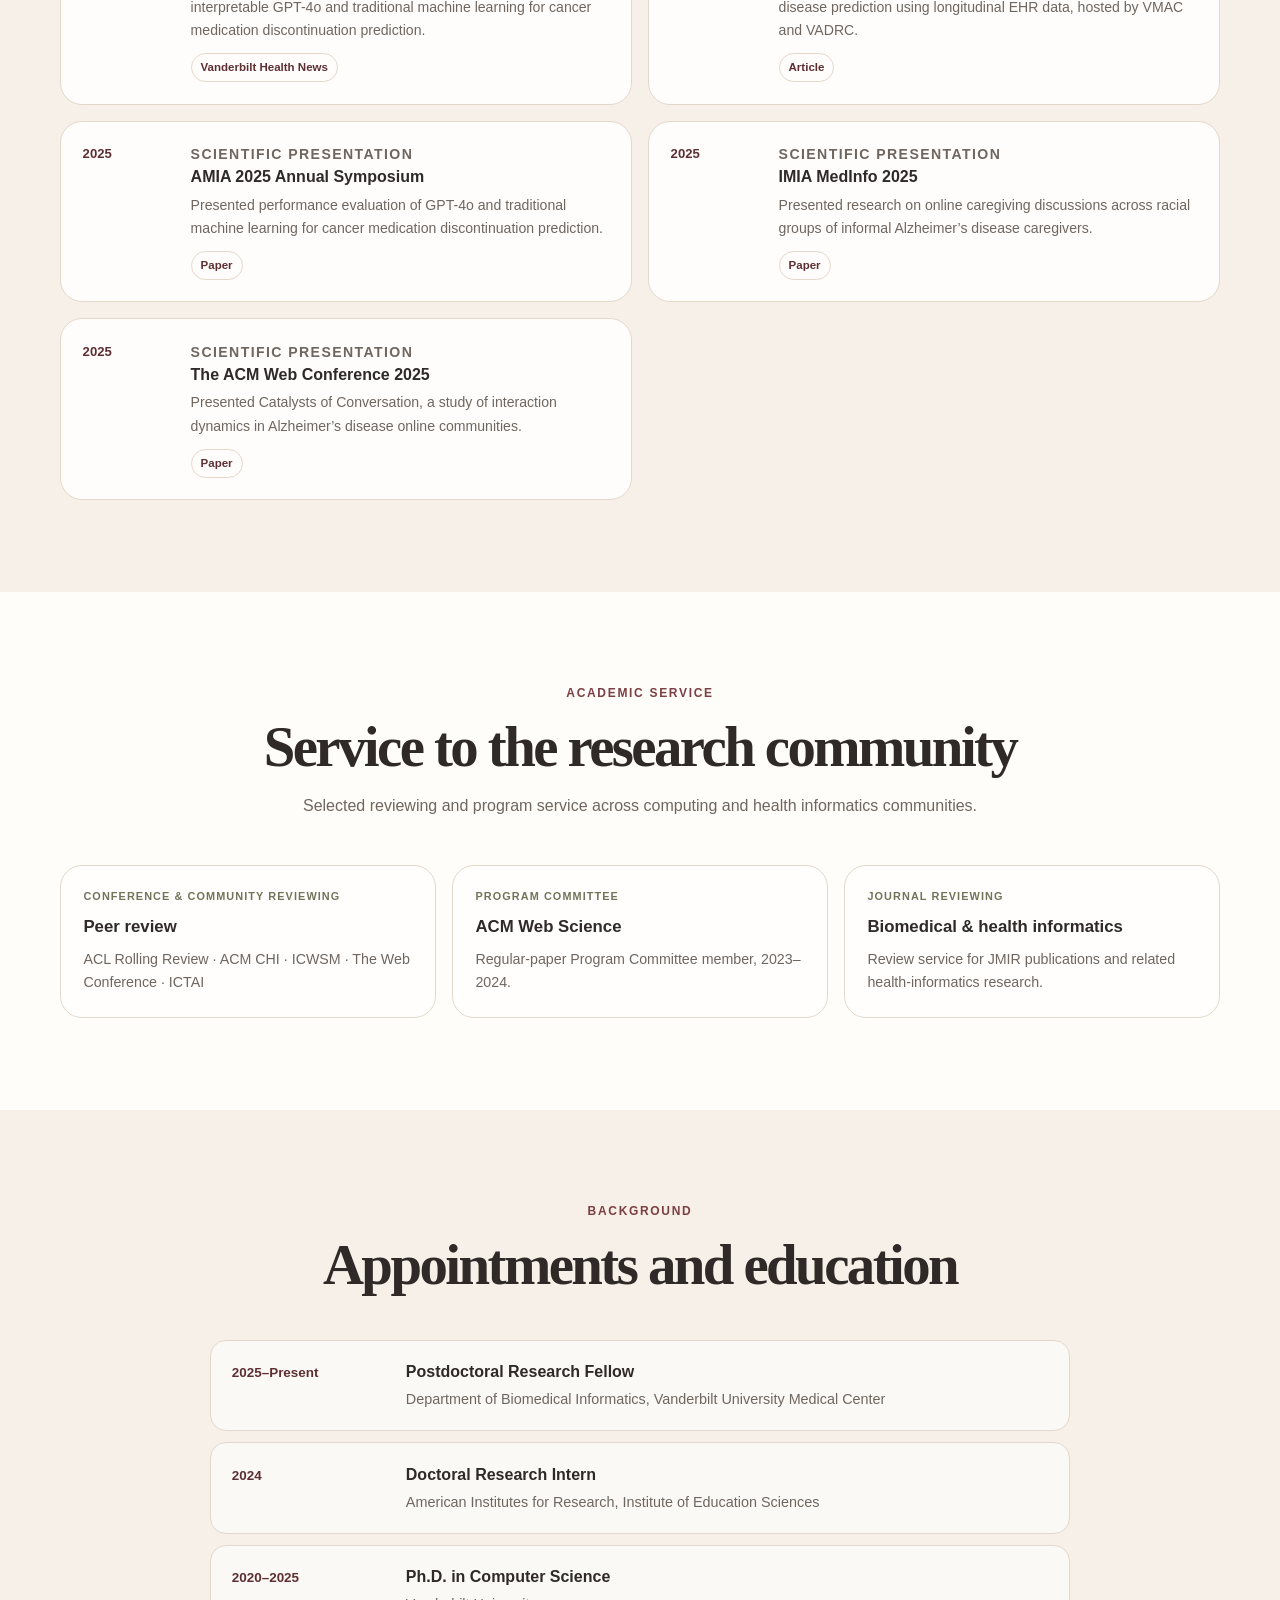
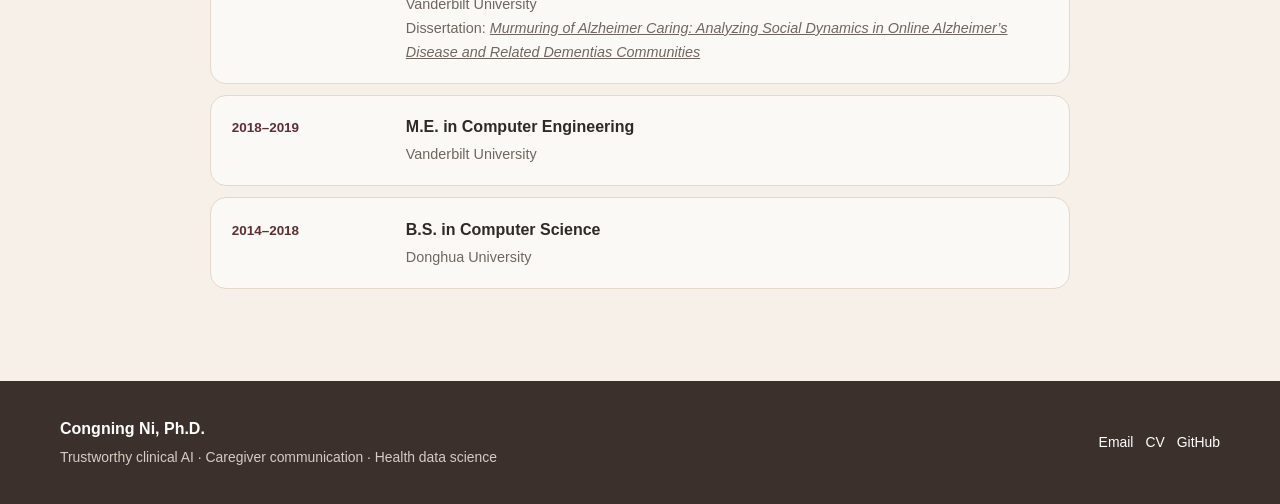
==== commit 30b95a13: "Refresh homepage data and script cache versions" ====
--- a/index.html
+++ b/index.html
@@ -266,7 +266,7 @@
     </div>
   </footer>
 
-  <script src="js/data.js?v=20260902-1"></script>
-  <script src="js/script.js"></script>
+  <script src="js/data.js?v=20260902-3"></script>
+  <script src="js/script.js?v=20260902-3"></script>
 </body>
-</html>
+</html>
--- a/css/update-2026-08.css
+++ b/css/update-2026-08.css
@@ -9,6 +9,17 @@
 .work-status { display: inline-flex; padding: .25rem .58rem; border-radius: 999px; background: var(--olive-soft); color: #565643; font-size: .72rem; font-weight: 800; }
 .work-tags { display: flex; flex-wrap: wrap; gap: .45rem; justify-content: flex-end; }
 .work-tags span { padding: .3rem .58rem; border-radius: 999px; background: var(--accent-soft); color: var(--accent-dark); font-size: .74rem; font-weight: 720; }
+
+.news-feature {
+  grid-column: 1 / -1;
+  padding: 1.55rem 1.7rem;
+  background: linear-gradient(135deg, rgba(255,255,255,.96), rgba(245,232,229,.78));
+  border-color: #d7beb7;
+  box-shadow: 0 14px 34px rgba(72,48,38,.07);
+}
+.news-feature .activity-date { font-size: .88rem; }
+.news-feature h3 { font-family: Georgia, "Times New Roman", serif; font-size: 1.35rem; letter-spacing: -.02em; }
+.news-feature p:last-child { max-width: 900px; font-size: .92rem; }
 
 .service-grid { display: grid; grid-template-columns: repeat(3, minmax(0,1fr)); gap: 1rem; }
 .service-card { padding: 1.4rem; background: rgba(255,255,255,.75); border: 1px solid var(--line); border-radius: var(--radius); }
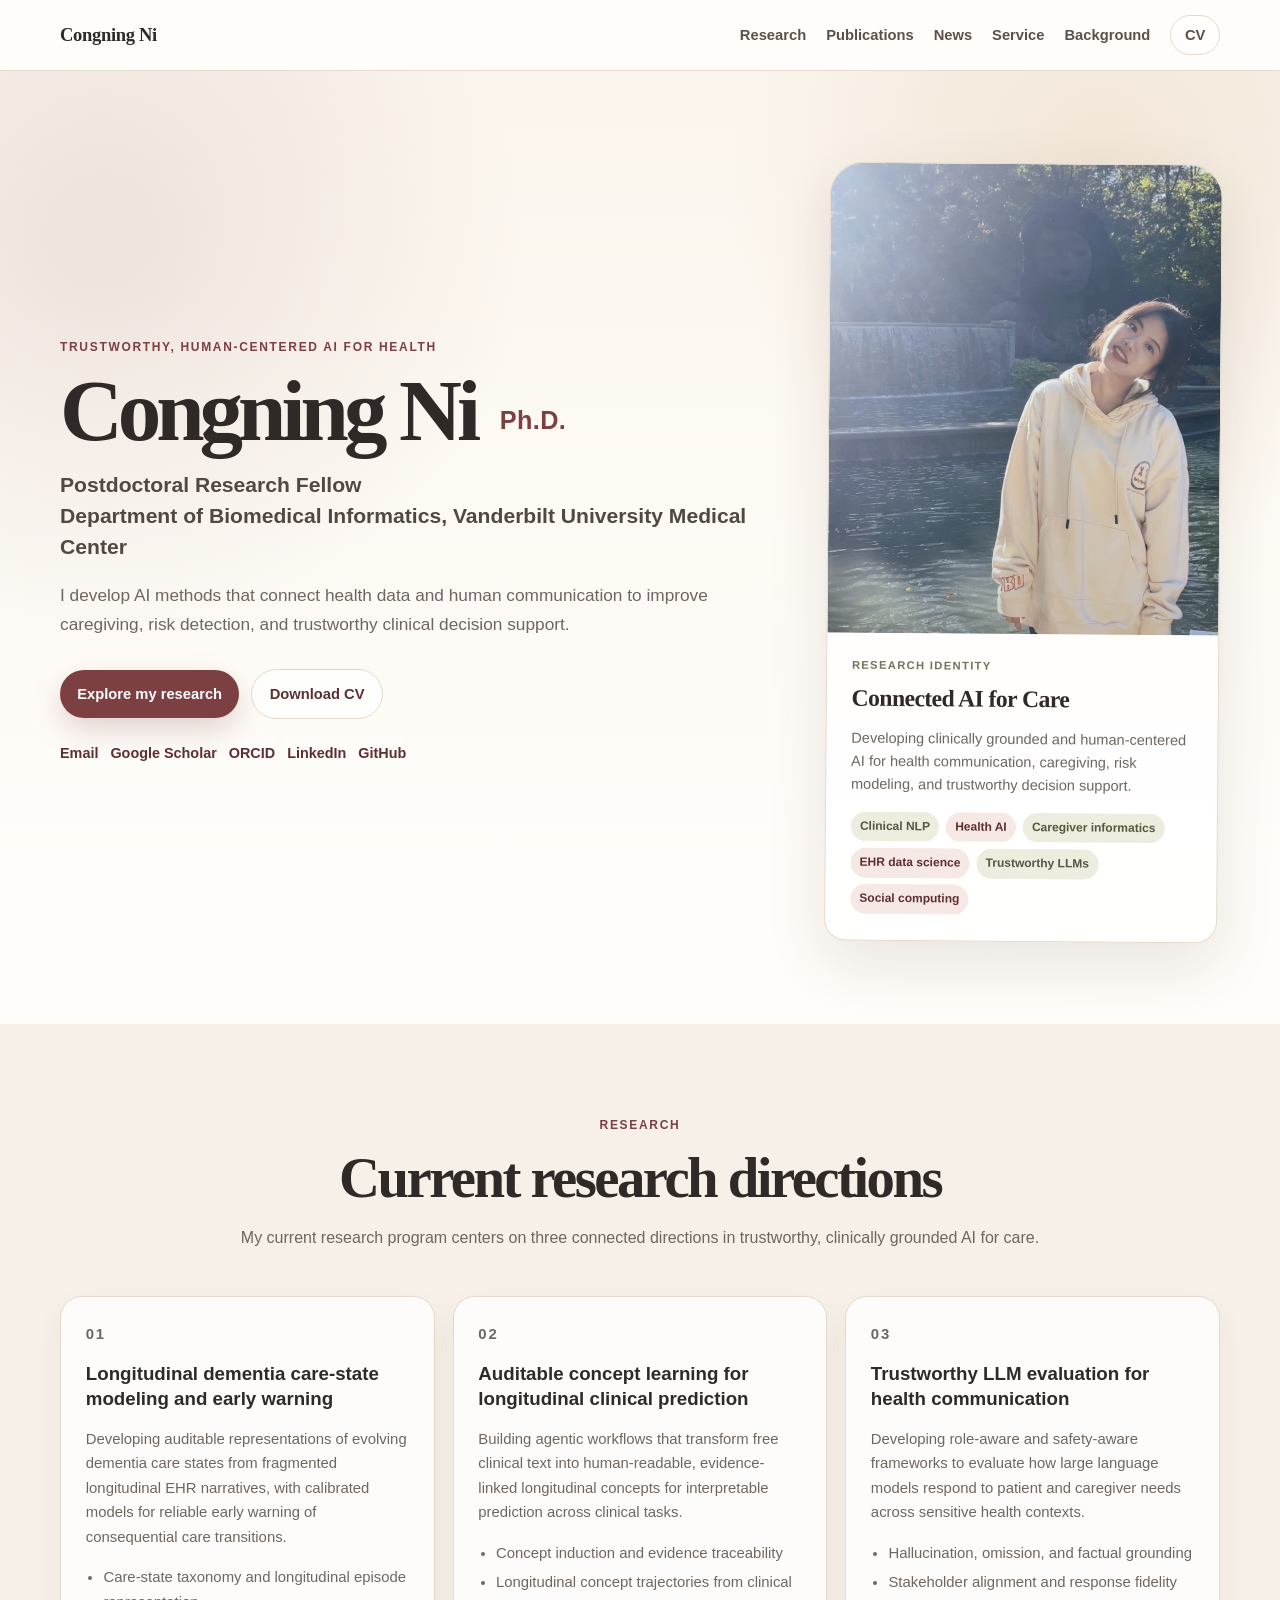
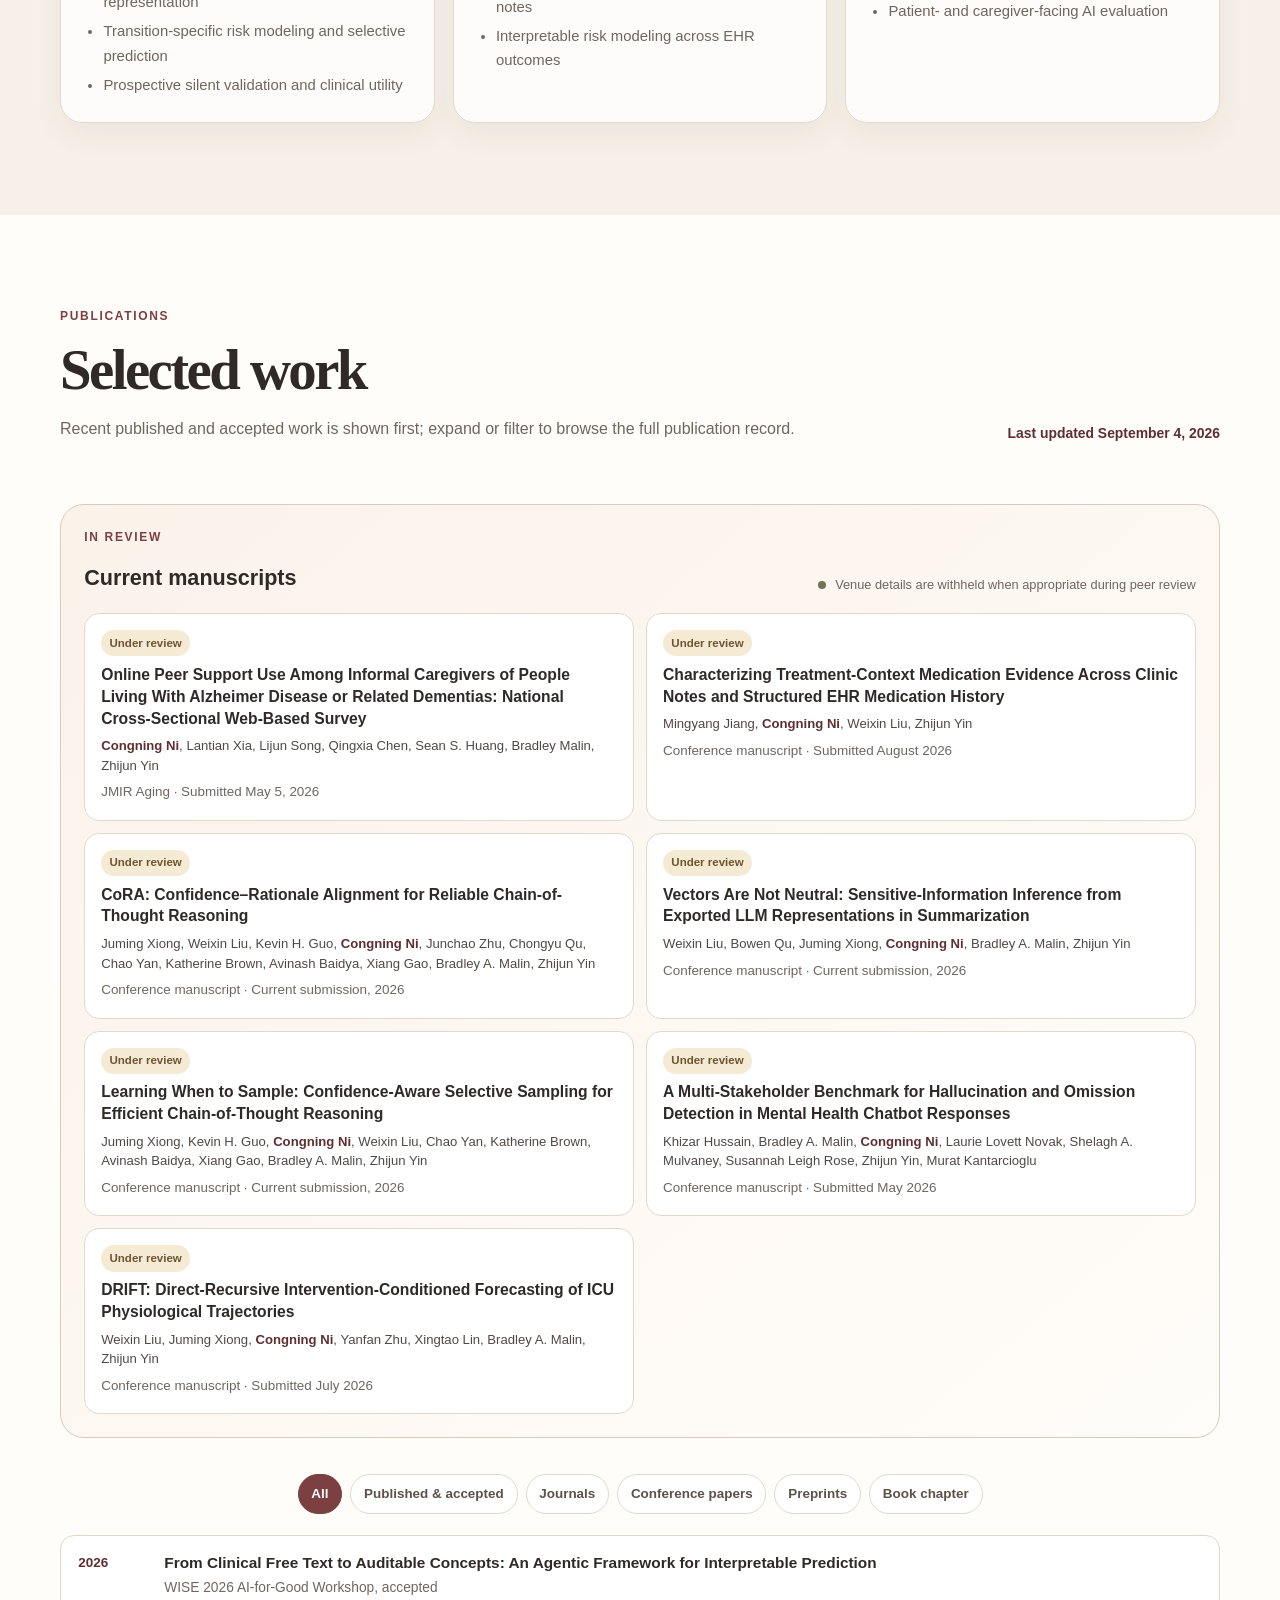
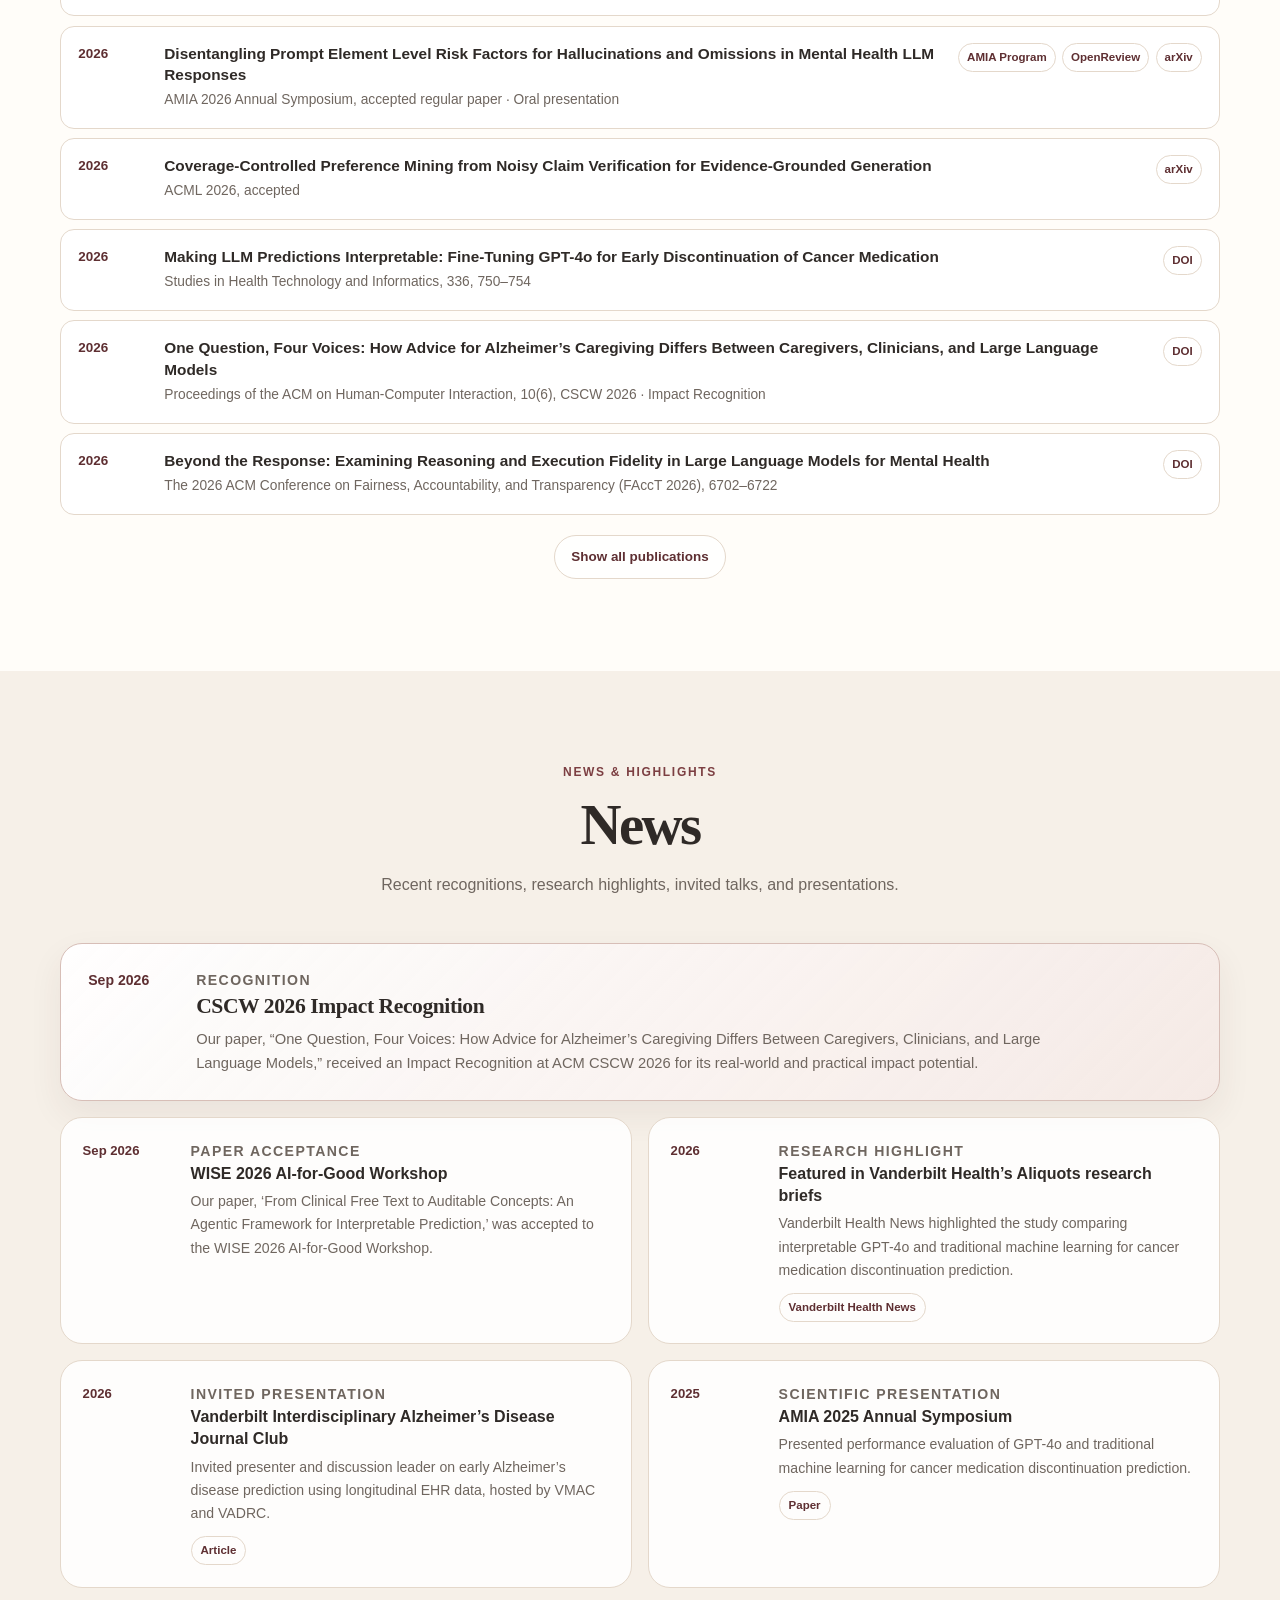
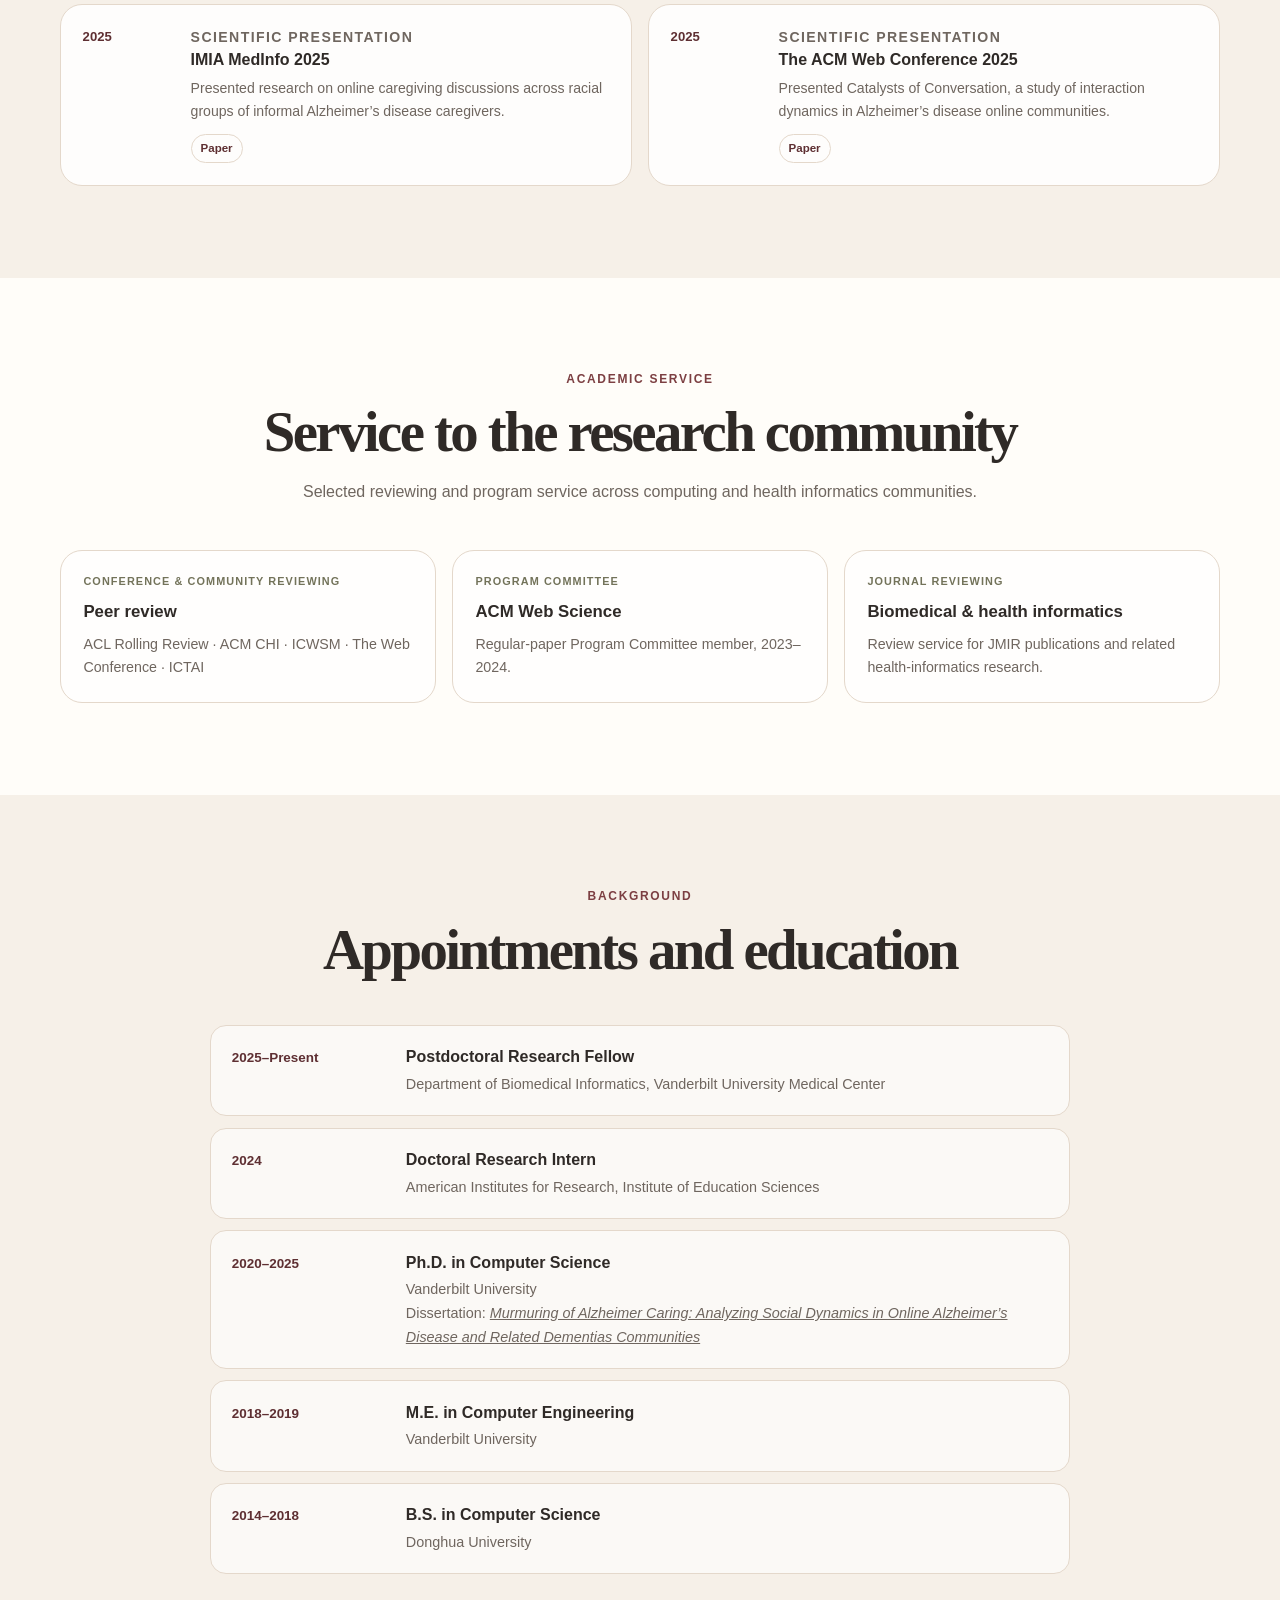
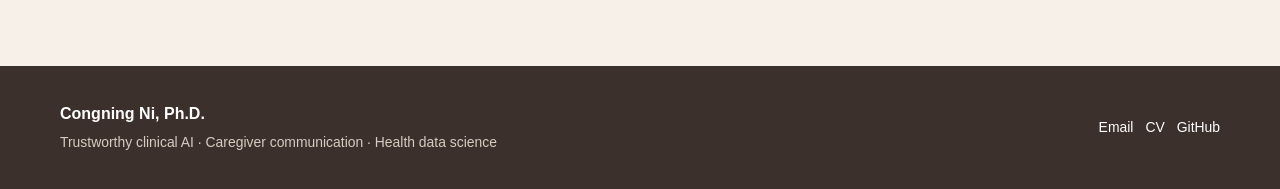
==== commit 71d6e6f1: "Update website revision date" ====
--- a/index.html
+++ b/index.html
@@ -147,7 +147,7 @@
             <h2>Selected work</h2>
             <p>Published, accepted, and ongoing research, with public links when available.</p>
           </div>
-          <p class="updated">Last updated September 2, 2026</p>
+          <p class="updated">Last updated September 29, 2026</p>
         </div>
 
         <div class="submission-panel">
@@ -266,7 +266,7 @@
     </div>
   </footer>
 
-  <script src="js/data.js?v=20260902-3"></script>
+  <script src="js/data.js?v=20260929-1"></script>
   <script src="js/script.js?v=20260902-3"></script>
 </body>
 </html>
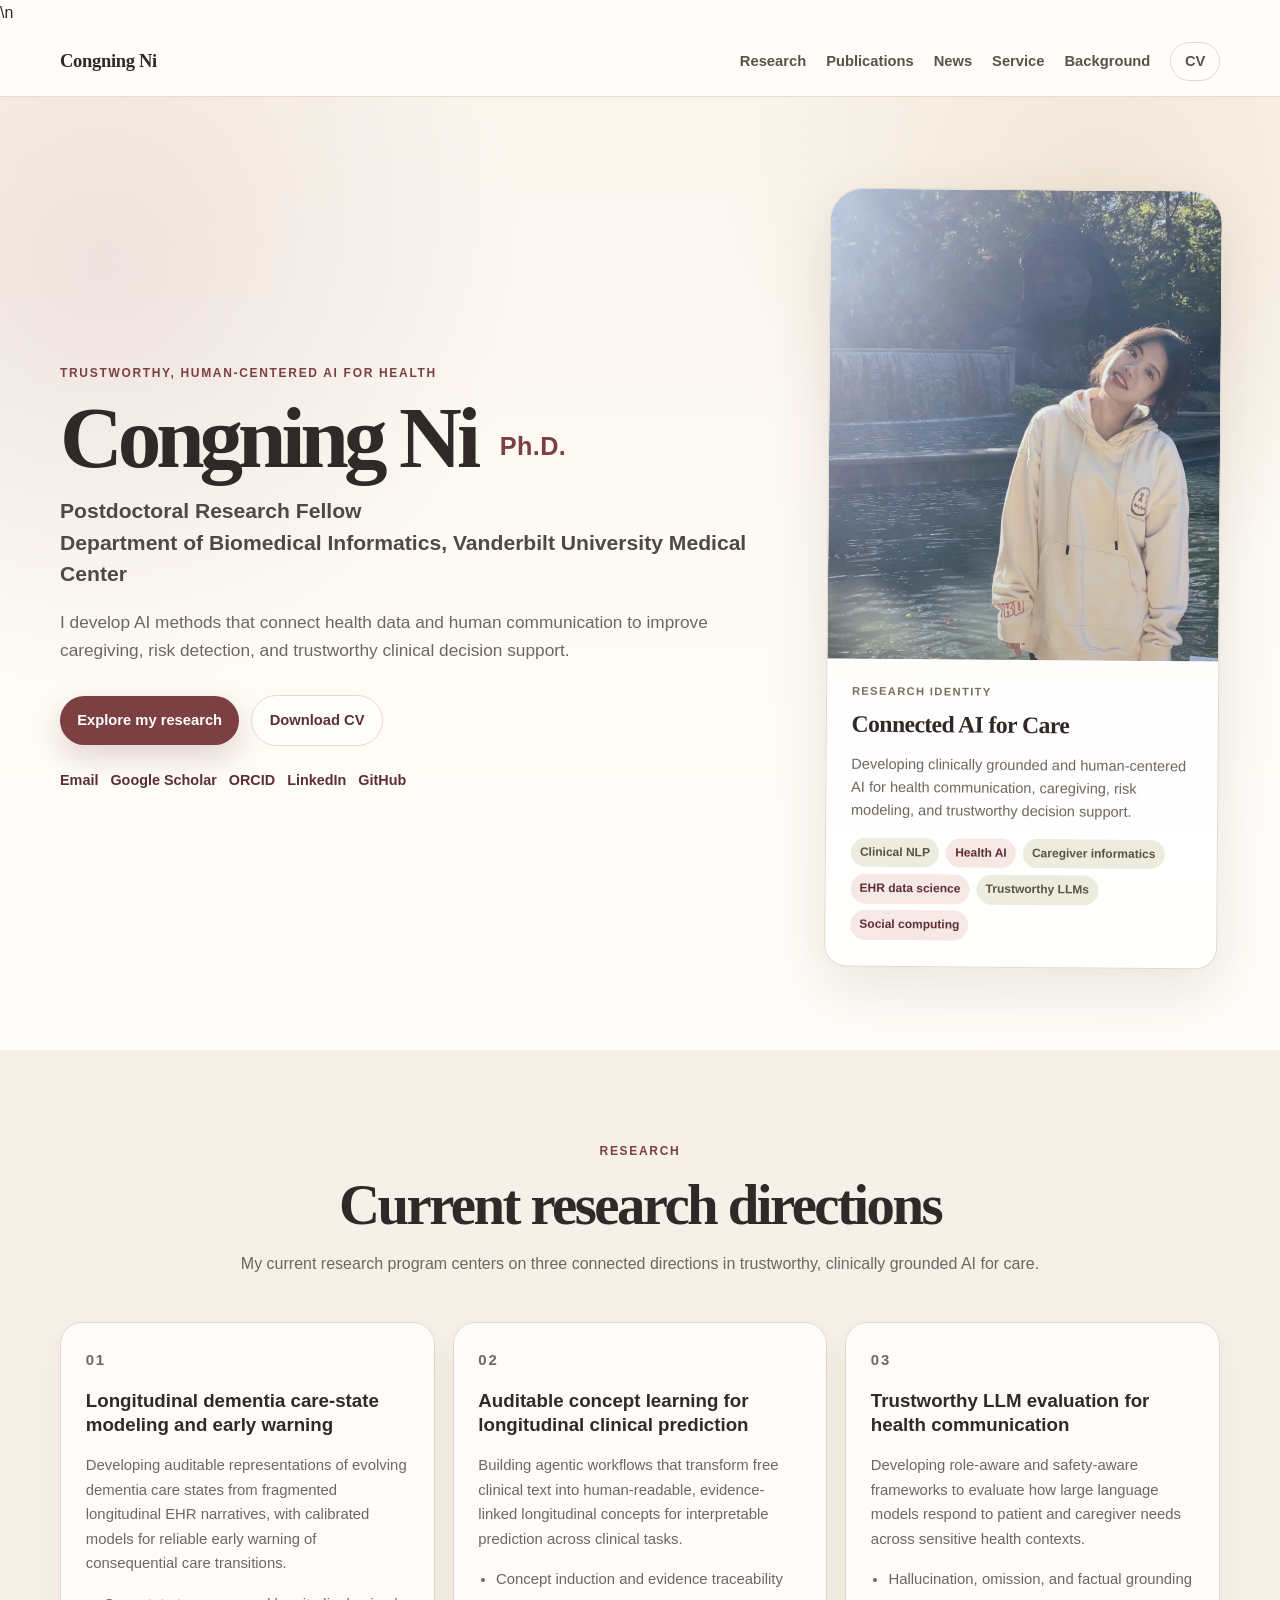
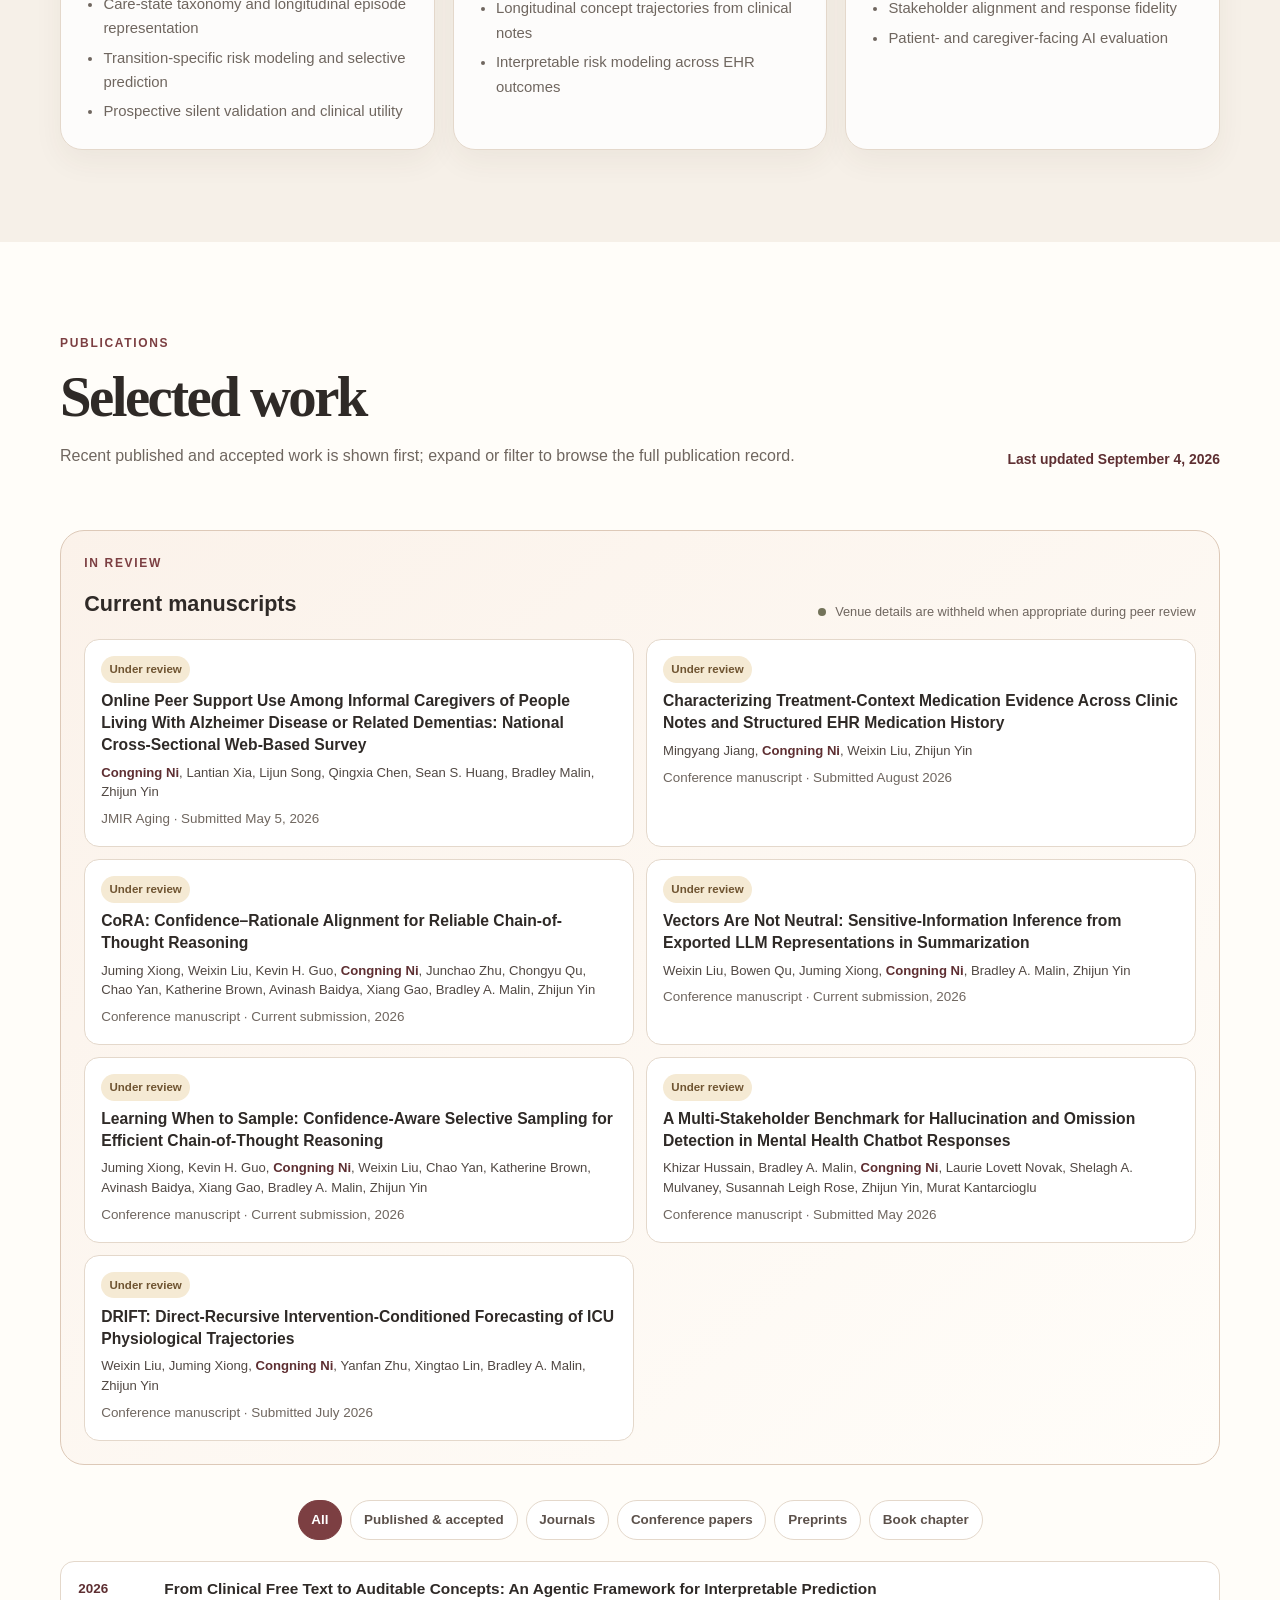
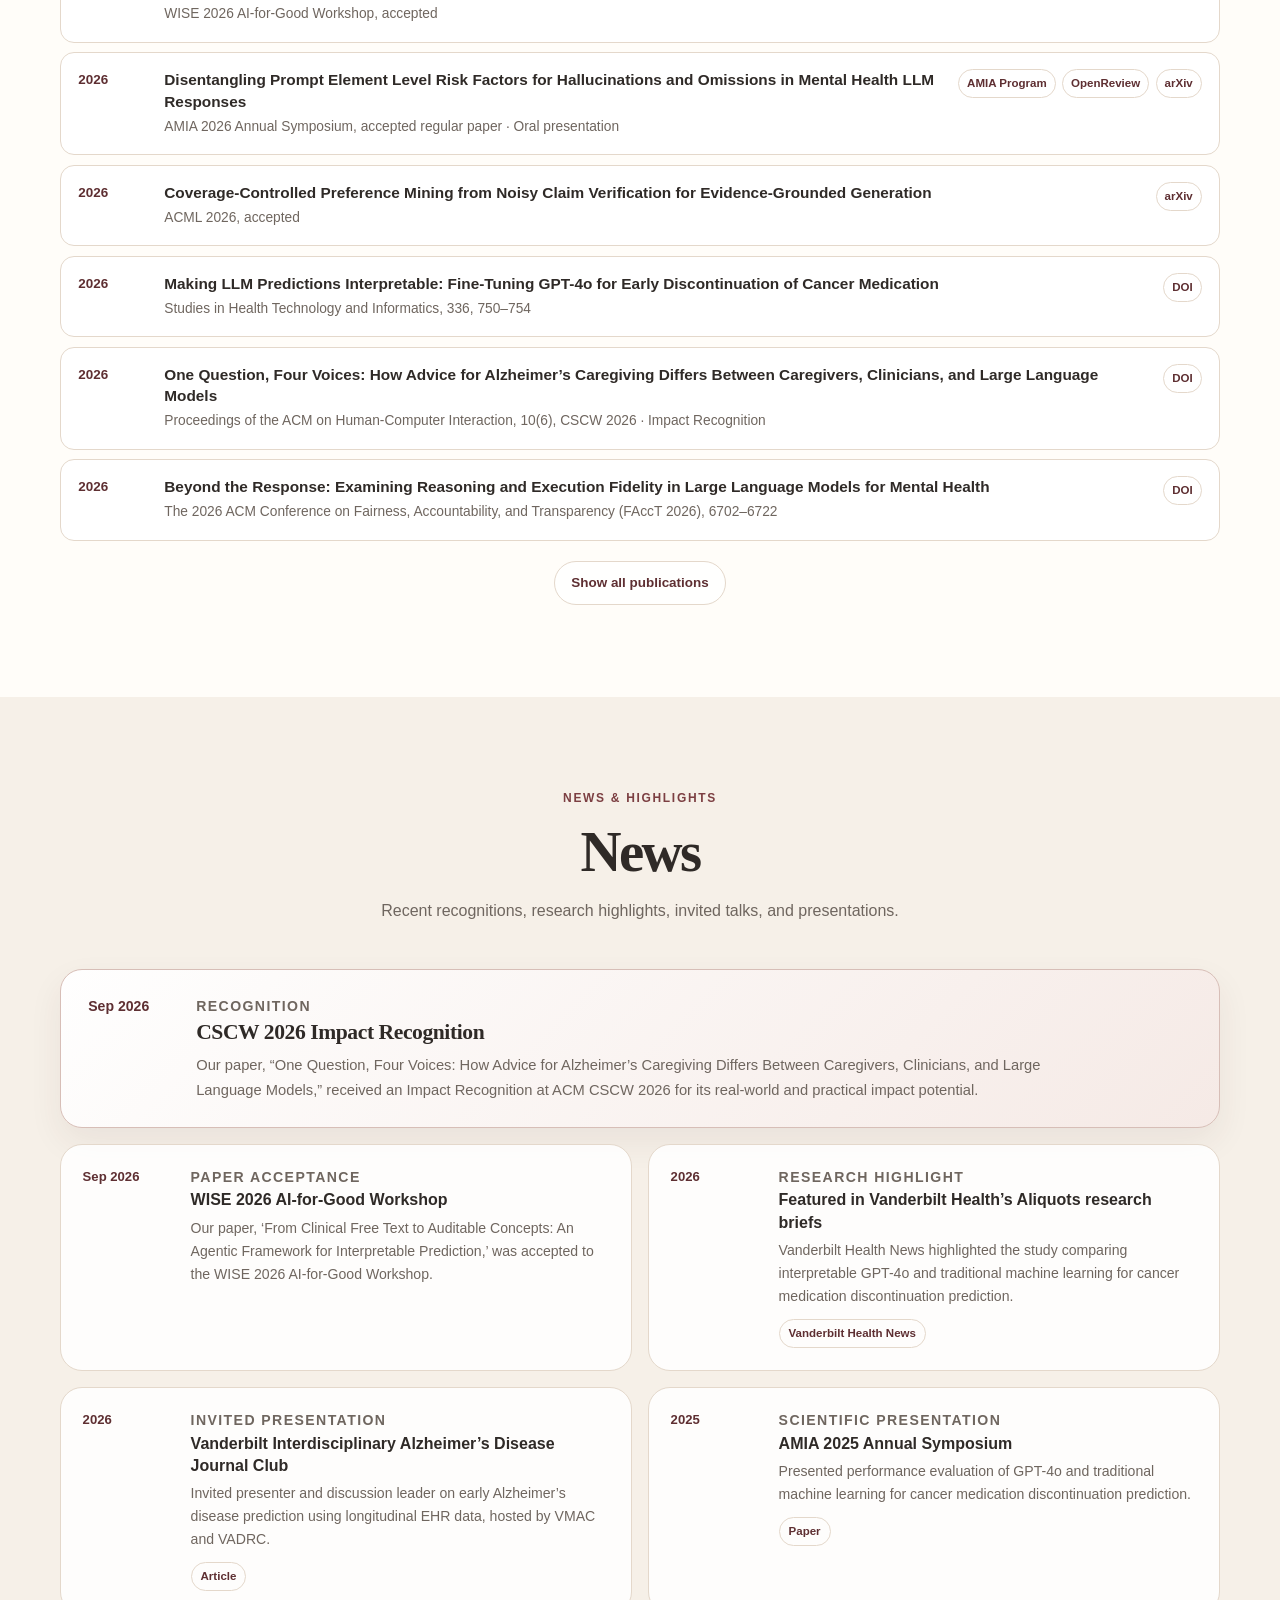
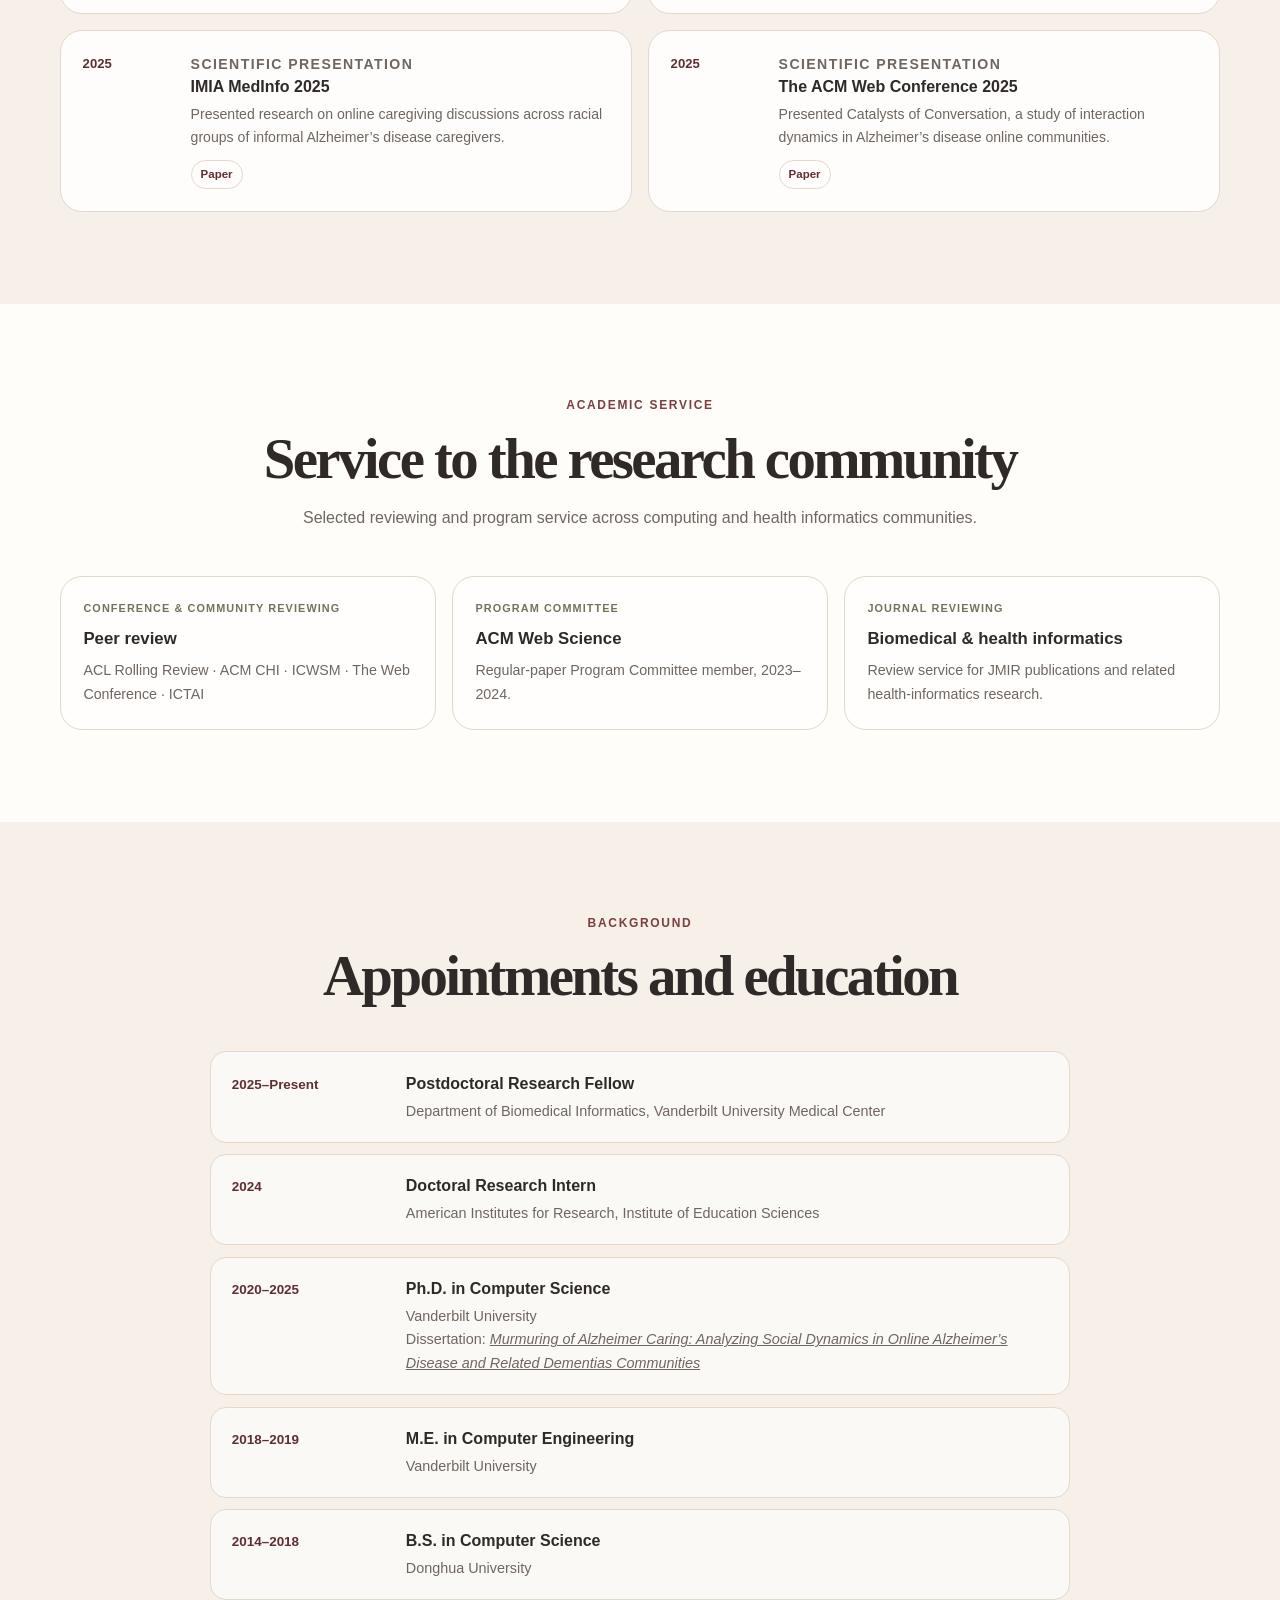
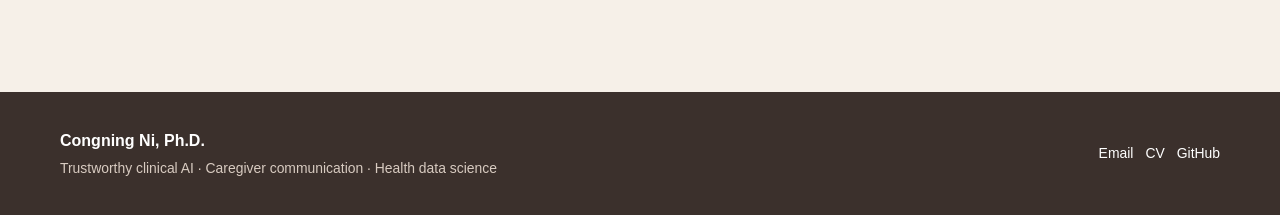
==== commit 23ff8c42: "Force refresh GitHub Pages deployment" ====
--- a/index.html
+++ b/index.html
@@ -4,7 +4,7 @@
   <meta charset="utf-8">
   <meta name="viewport" content="width=device-width, initial-scale=1">
   <meta name="description" content="Congning Ni, Ph.D. — Postdoctoral Research Fellow at Vanderbilt University Medical Center. Research in trustworthy clinical AI, caregiver communication, and health data science.">
-  <meta name="author" content="Congning Ni">
+  <meta name="author" content="Congning Ni">\n  <meta name="site-version" content="2026-09-29-2">
   <meta name="theme-color" content="#7c3f42">
   <meta property="og:title" content="Congning Ni | Trustworthy Clinical AI">
   <meta property="og:description" content="Research at the intersection of clinical AI, caregiver communication, health data science, and trustworthy large language models.">
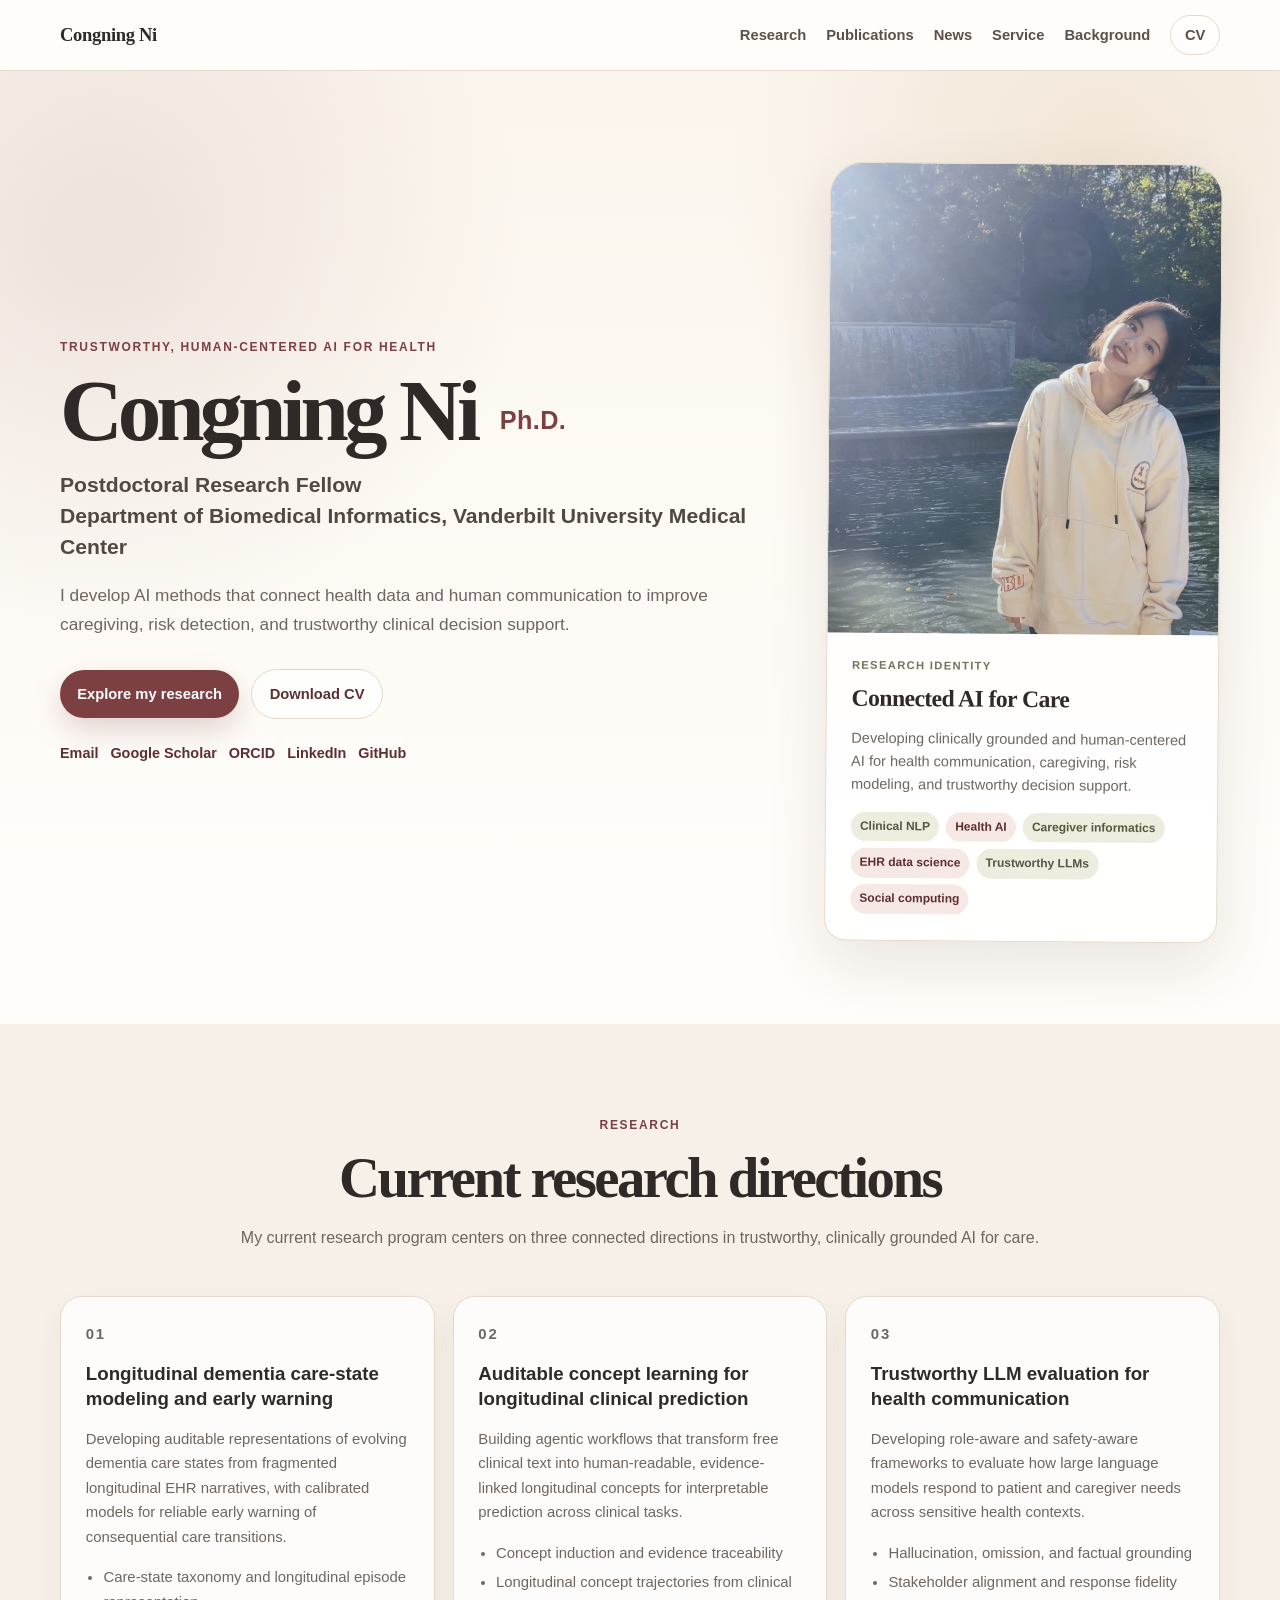
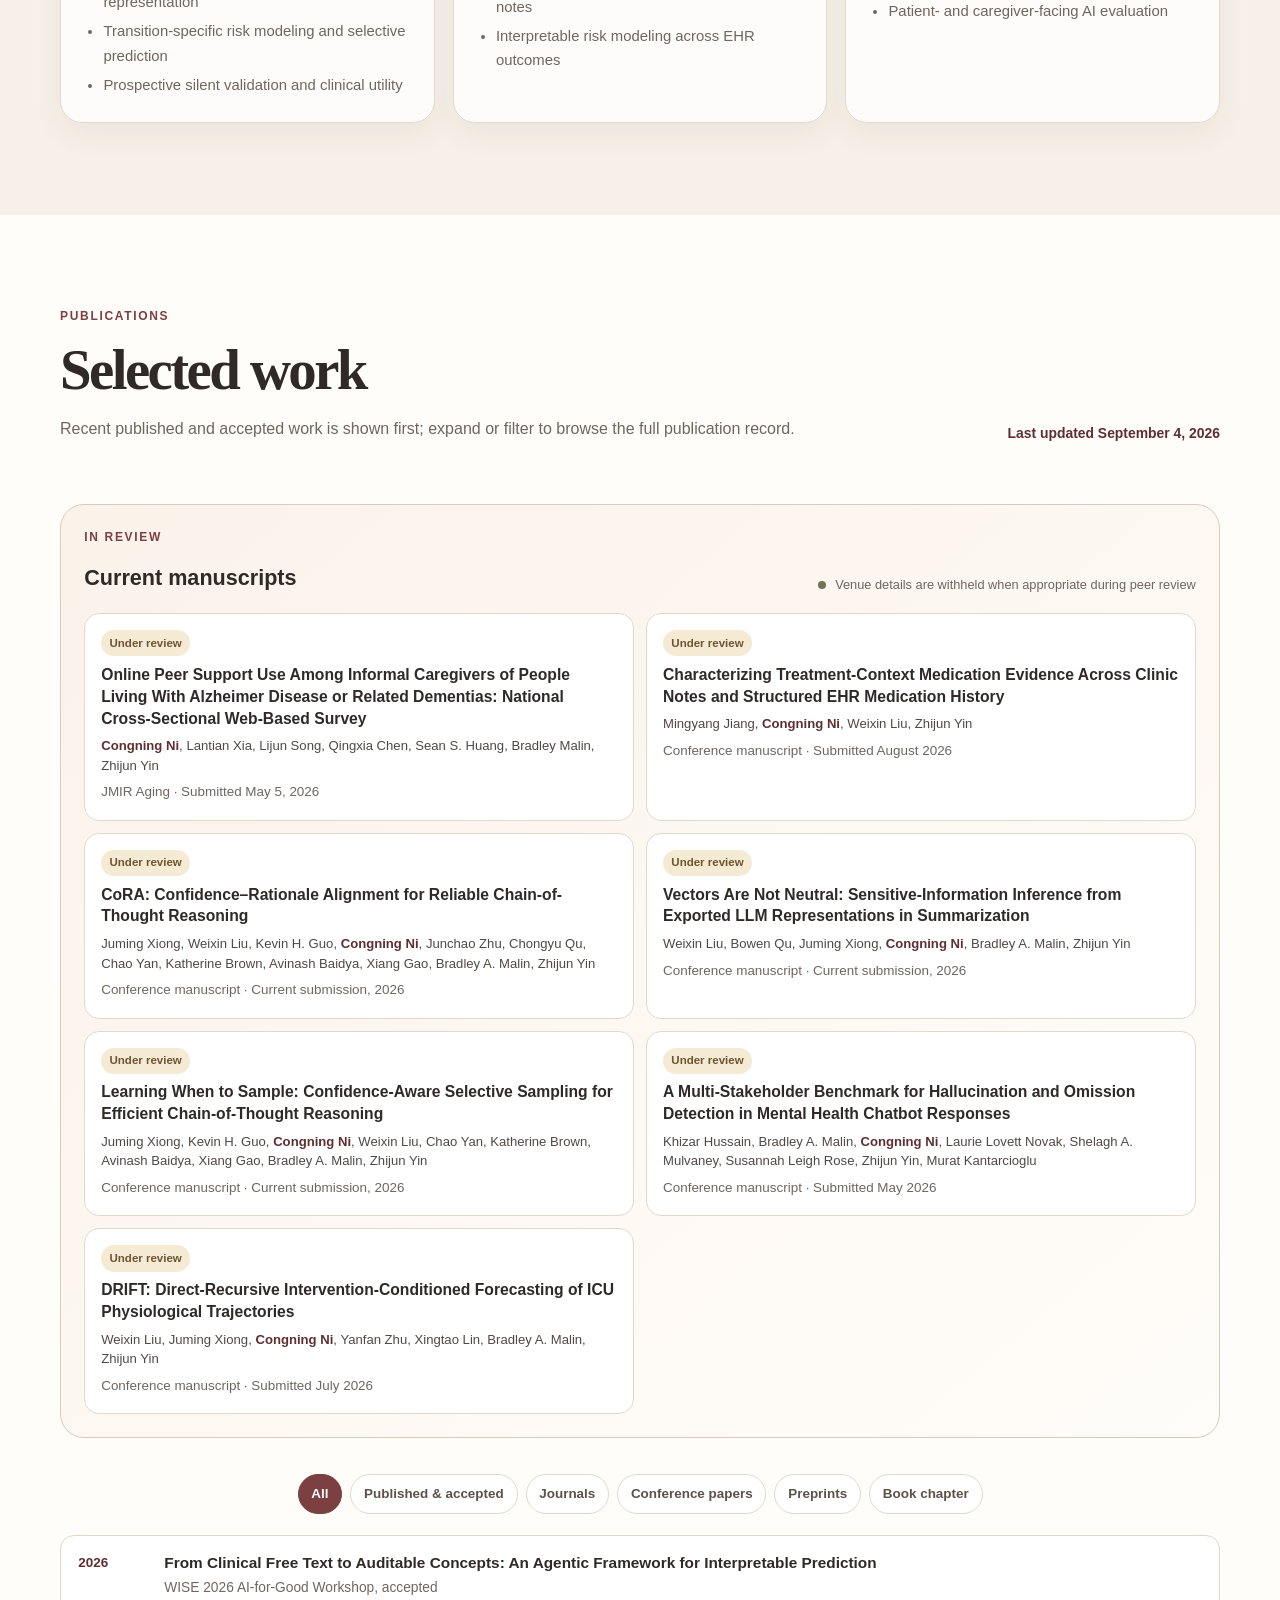
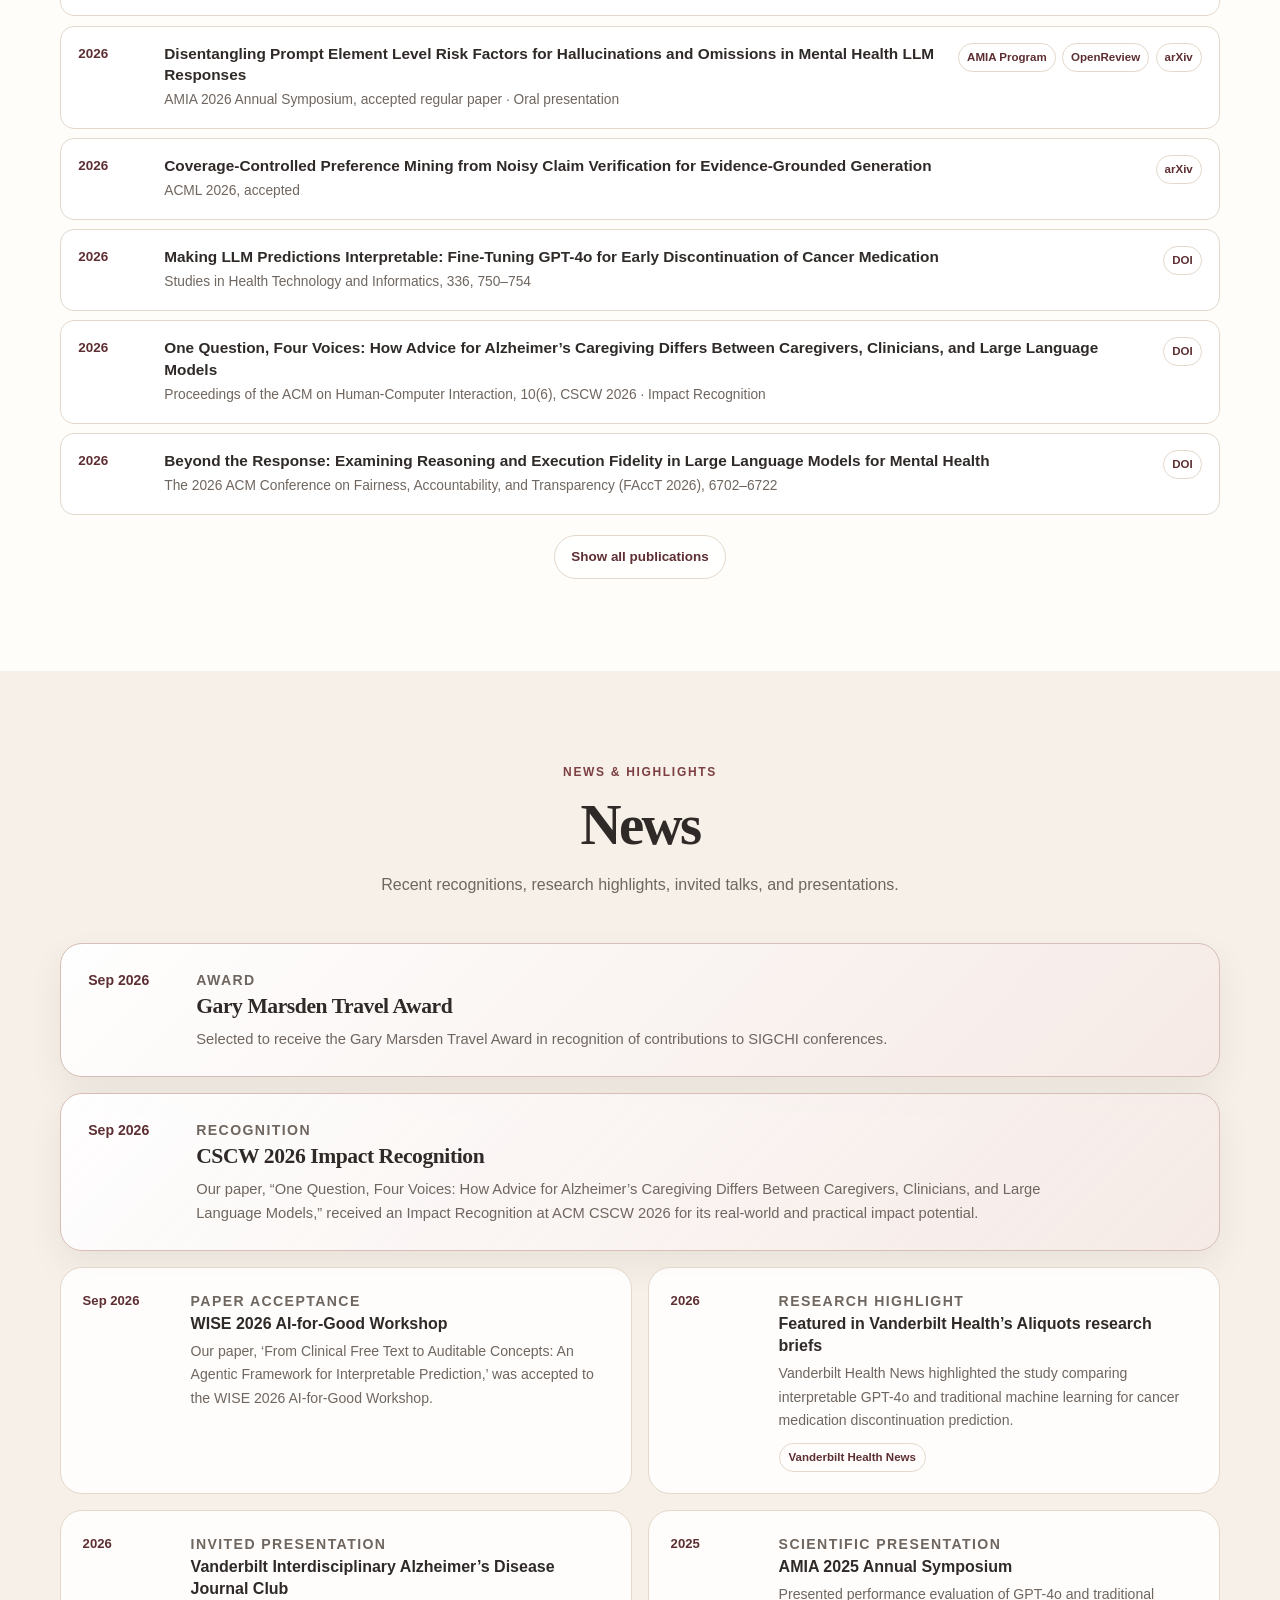
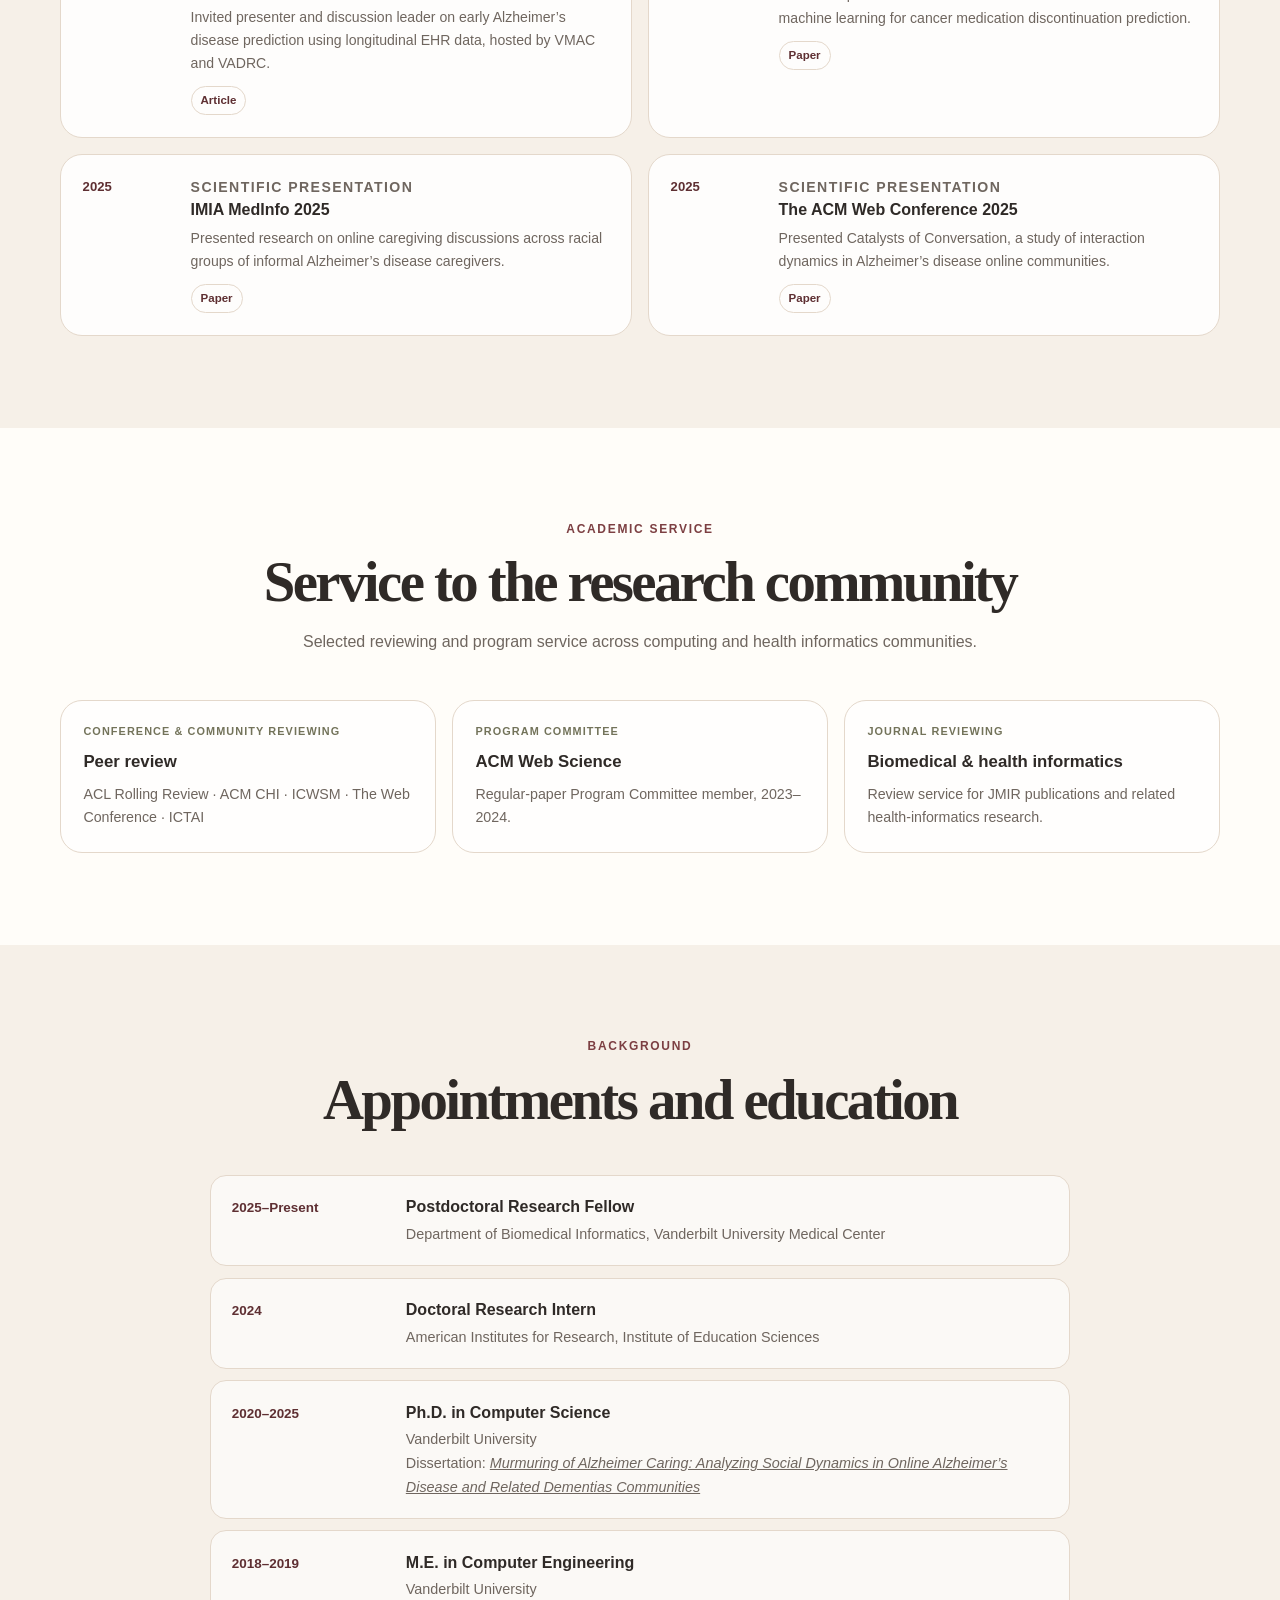
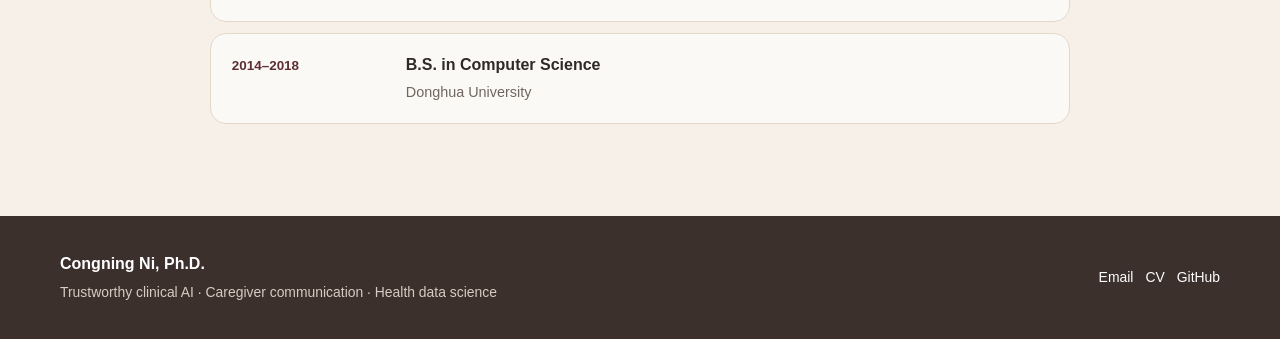
==== commit 0560e4bd: "Add Gary Marsden award to news and update website date" ====
--- a/index.html
+++ b/index.html
@@ -4,7 +4,8 @@
   <meta charset="utf-8">
   <meta name="viewport" content="width=device-width, initial-scale=1">
   <meta name="description" content="Congning Ni, Ph.D. — Postdoctoral Research Fellow at Vanderbilt University Medical Center. Research in trustworthy clinical AI, caregiver communication, and health data science.">
-  <meta name="author" content="Congning Ni">\n  <meta name="site-version" content="2026-09-29-2">
+  <meta name="author" content="Congning Ni">
+  <meta name="site-version" content="2026-10-01">
   <meta name="theme-color" content="#7c3f42">
   <meta property="og:title" content="Congning Ni | Trustworthy Clinical AI">
   <meta property="og:description" content="Research at the intersection of clinical AI, caregiver communication, health data science, and trustworthy large language models.">
@@ -147,7 +148,7 @@
             <h2>Selected work</h2>
             <p>Published, accepted, and ongoing research, with public links when available.</p>
           </div>
-          <p class="updated">Last updated September 29, 2026</p>
+          <p class="updated">Last updated October 1, 2026</p>
         </div>
 
         <div class="submission-panel">
@@ -184,6 +185,14 @@
           <article class="activity-card news-feature">
             <div class="activity-date">Sep 2026</div>
             <div>
+              <p class="activity-type">Award</p>
+              <h3>Gary Marsden Travel Award</h3>
+              <p>Selected to receive the Gary Marsden Travel Award in recognition of contributions to SIGCHI conferences.</p>
+            </div>
+          </article>
+          <article class="activity-card news-feature">
+            <div class="activity-date">Sep 2026</div>
+            <div>
               <p class="activity-type">Recognition</p>
               <h3>CSCW 2026 Impact Recognition</h3>
               <p>Our paper, “One Question, Four Voices: How Advice for Alzheimer’s Caregiving Differs Between Caregivers, Clinicians, and Large Language Models,” received an Impact Recognition at ACM CSCW 2026 for its real-world and practical impact potential.</p>
@@ -266,7 +275,7 @@
     </div>
   </footer>
 
-  <script src="js/data.js?v=20260929-1"></script>
-  <script src="js/script.js?v=20260902-3"></script>
+  <script src="js/data.js?v=20261001-1"></script>
+  <script src="js/script.js?v=20261001-1"></script>
 </body>
 </html>
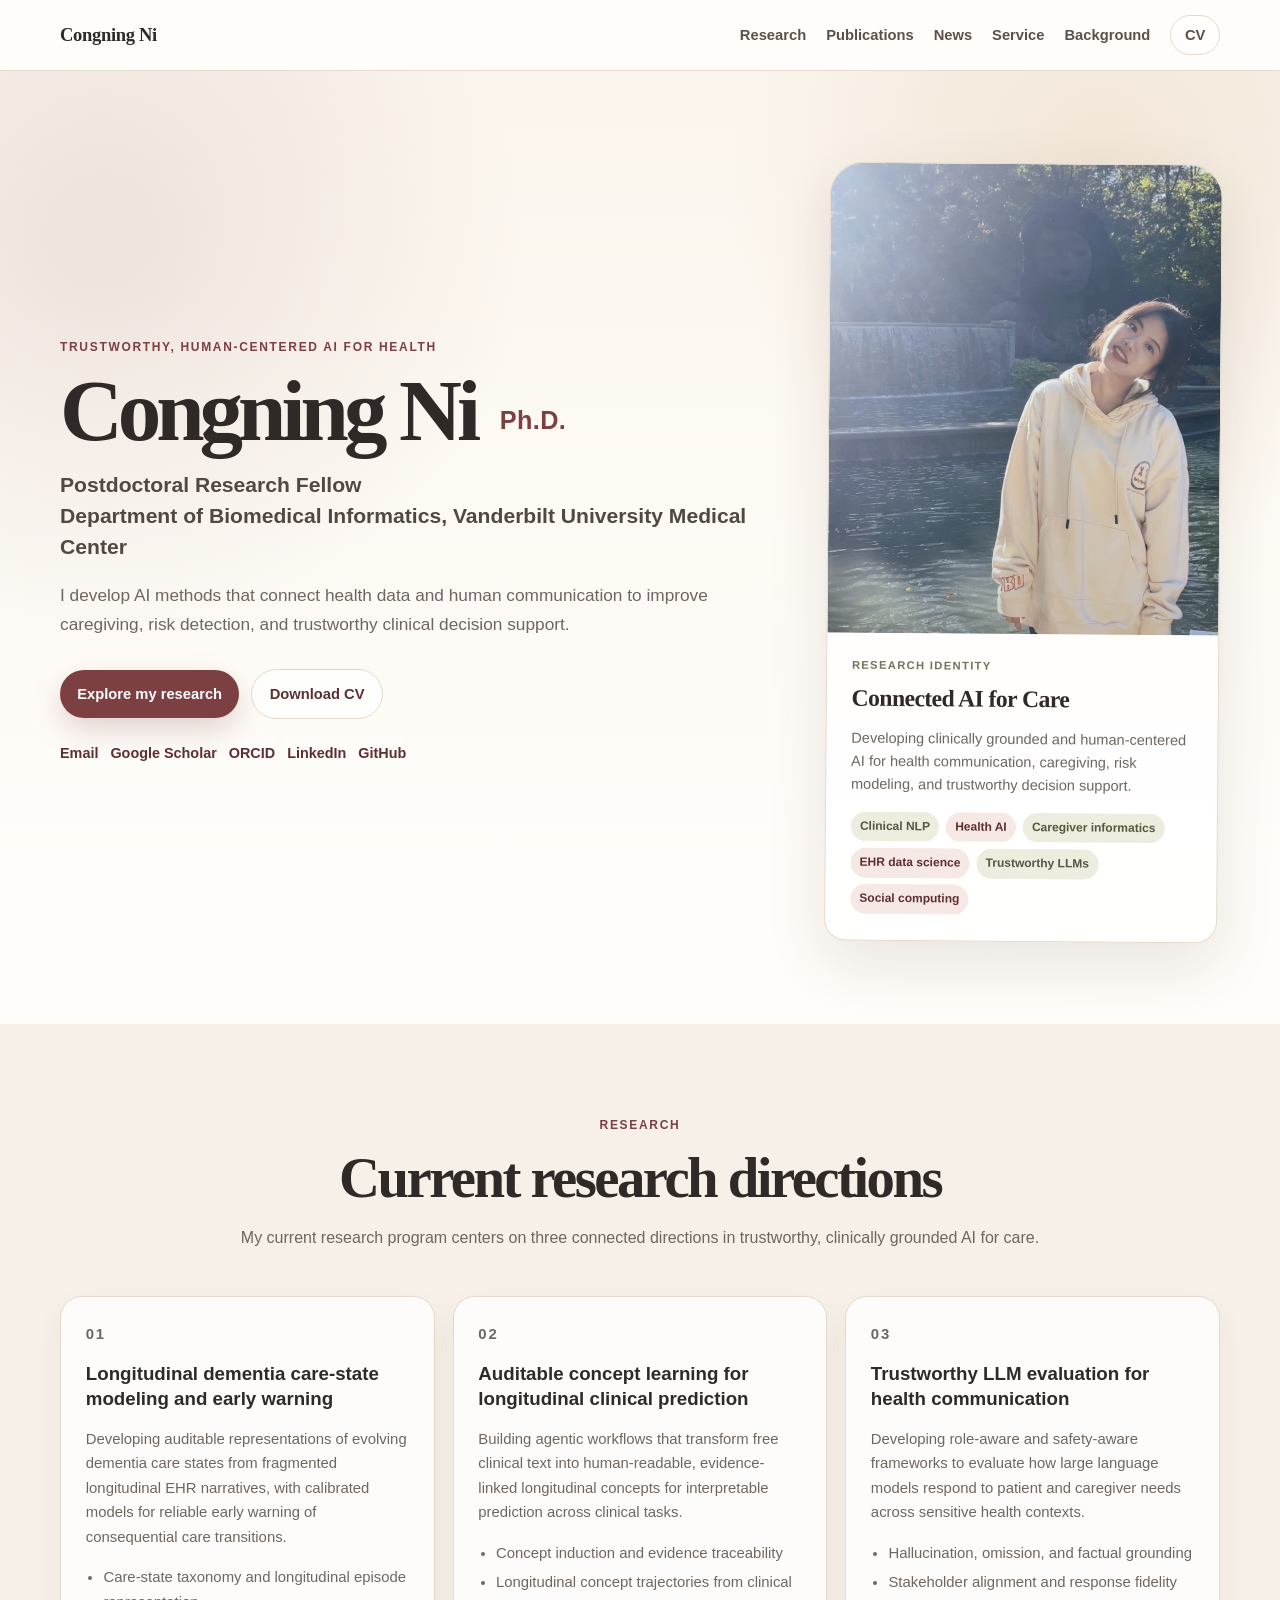
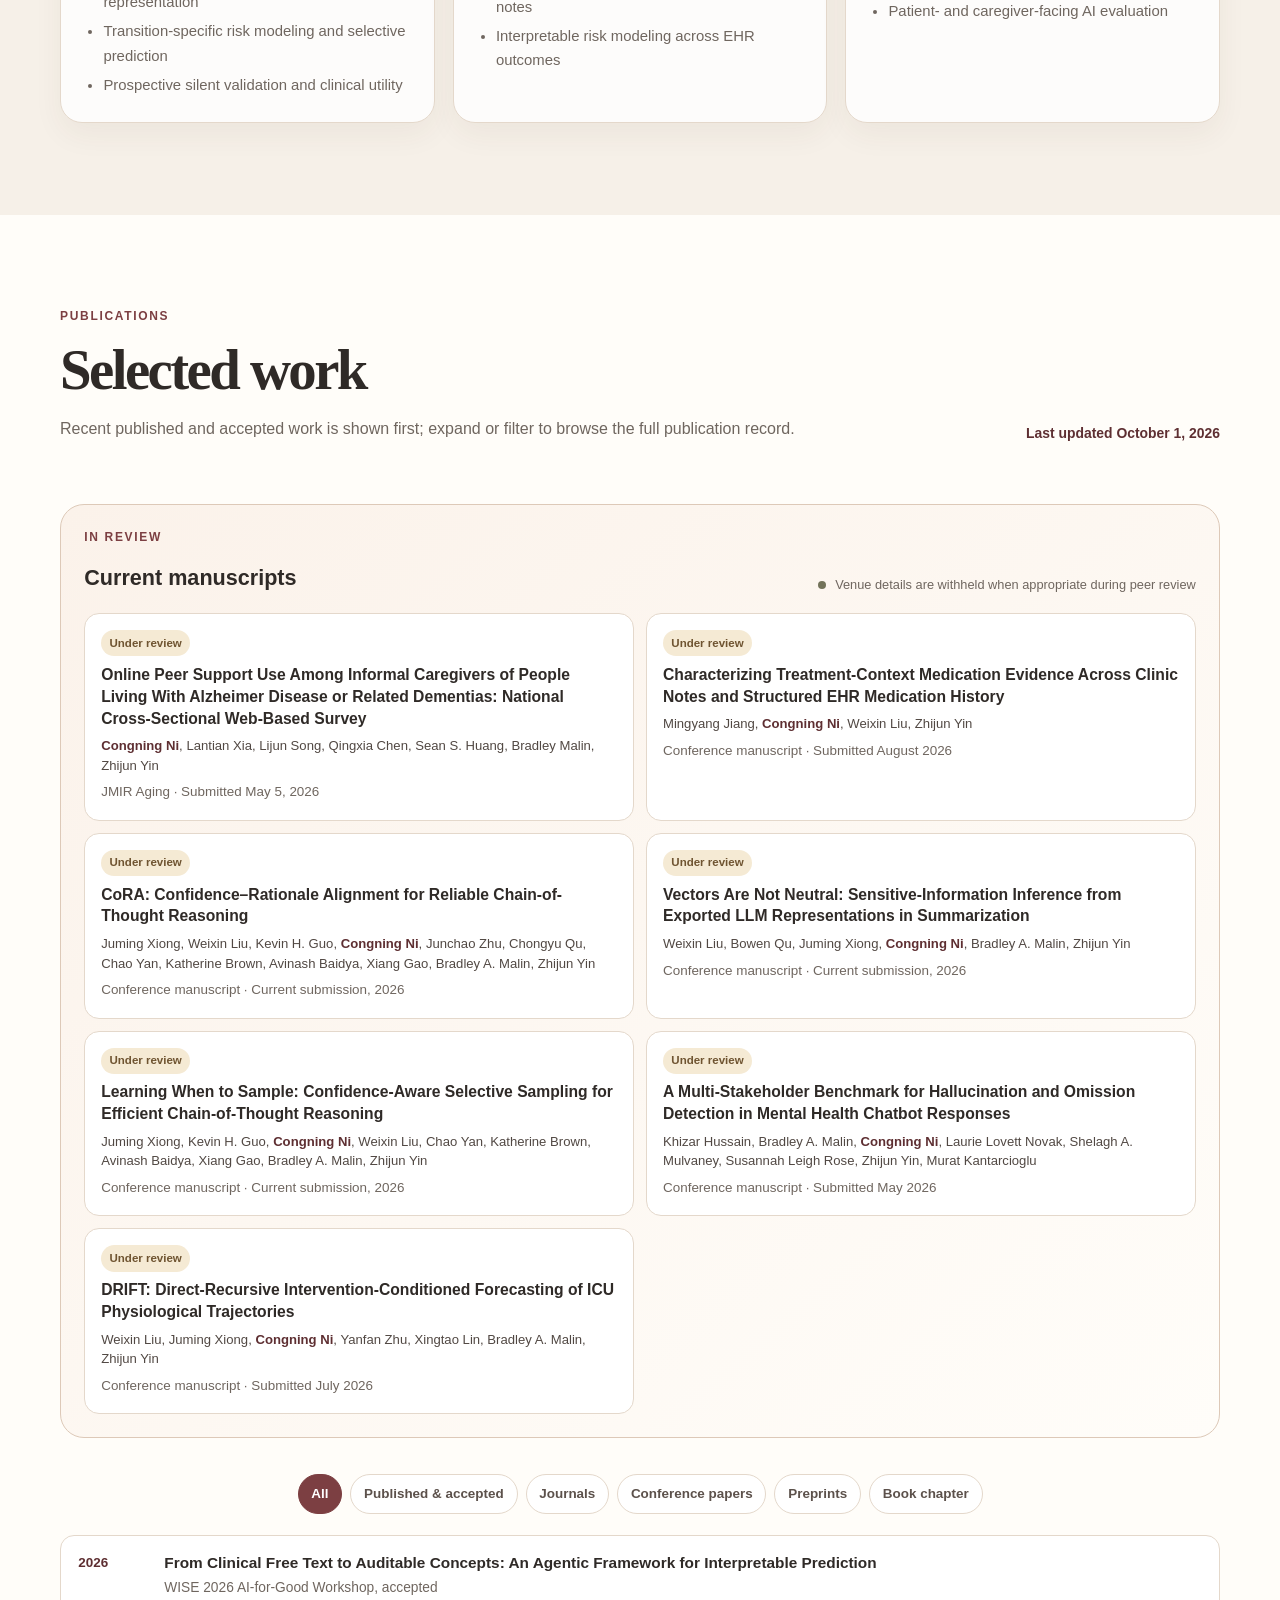
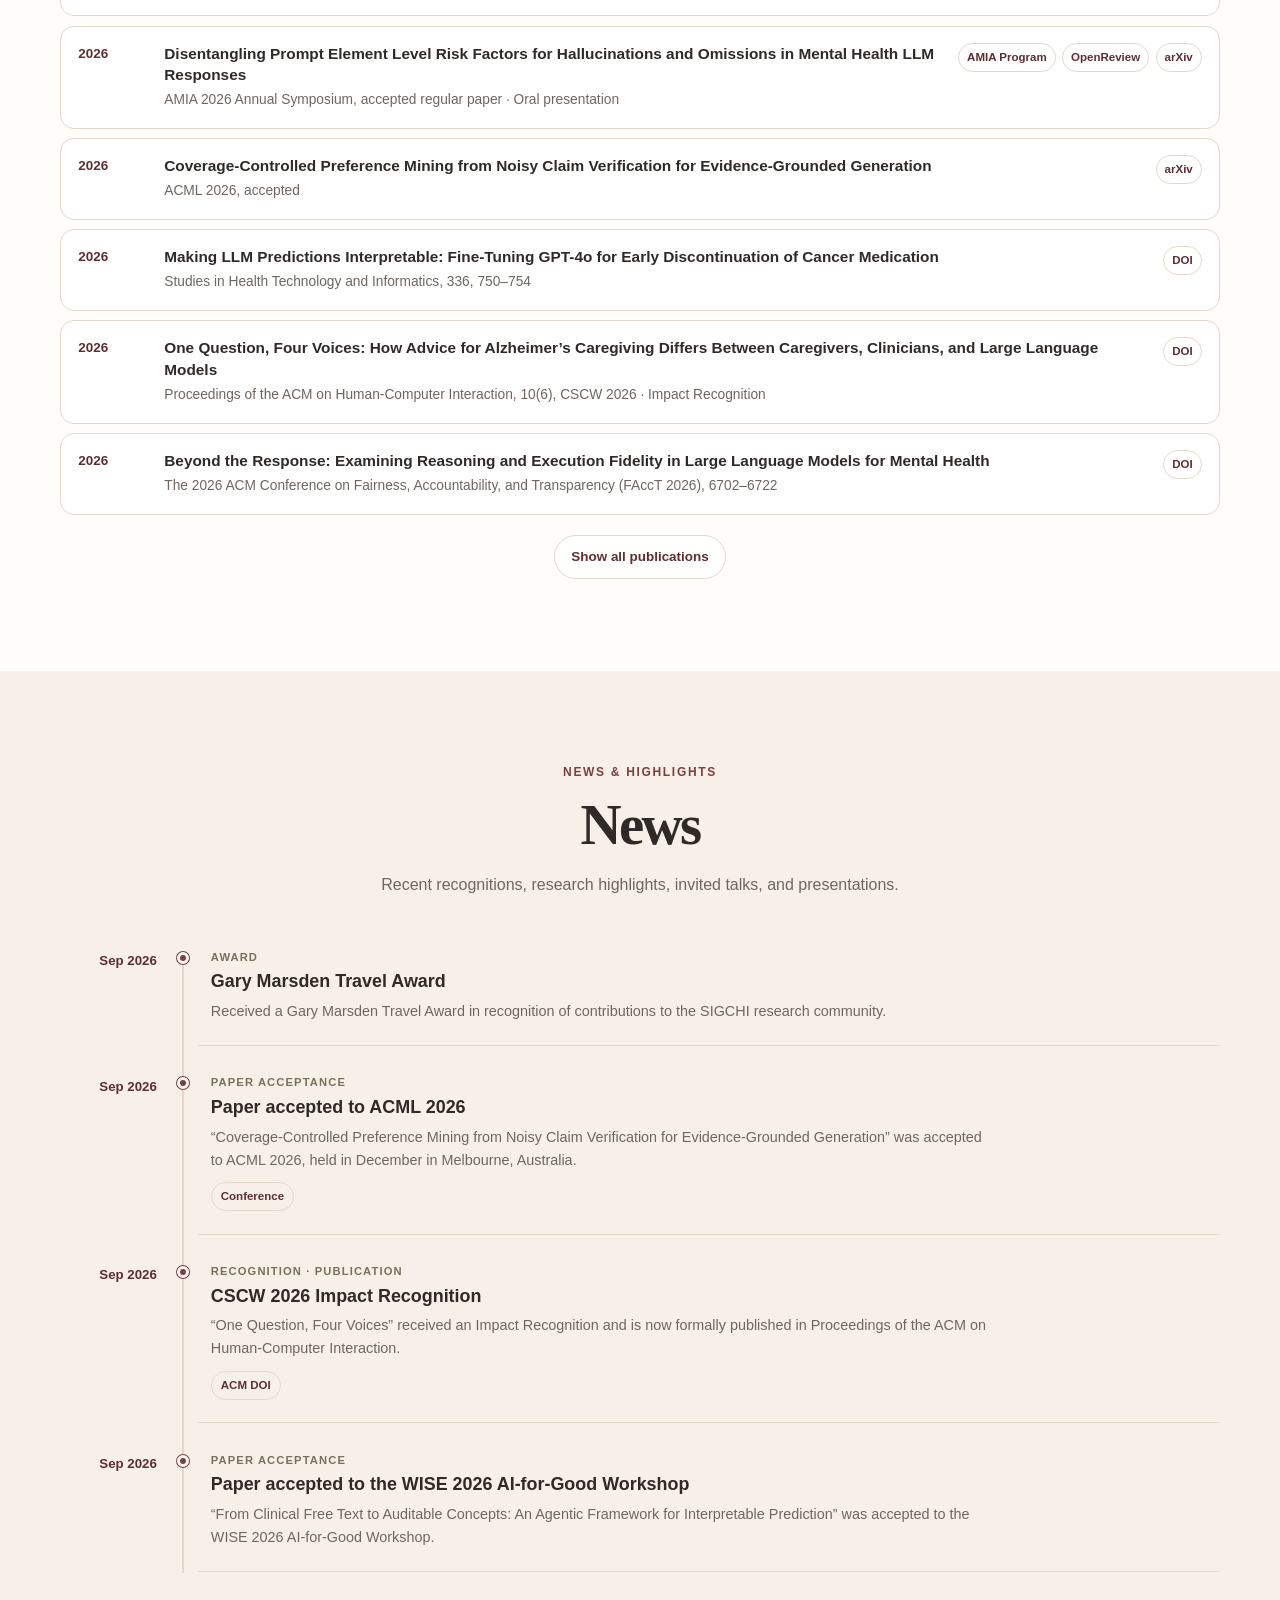
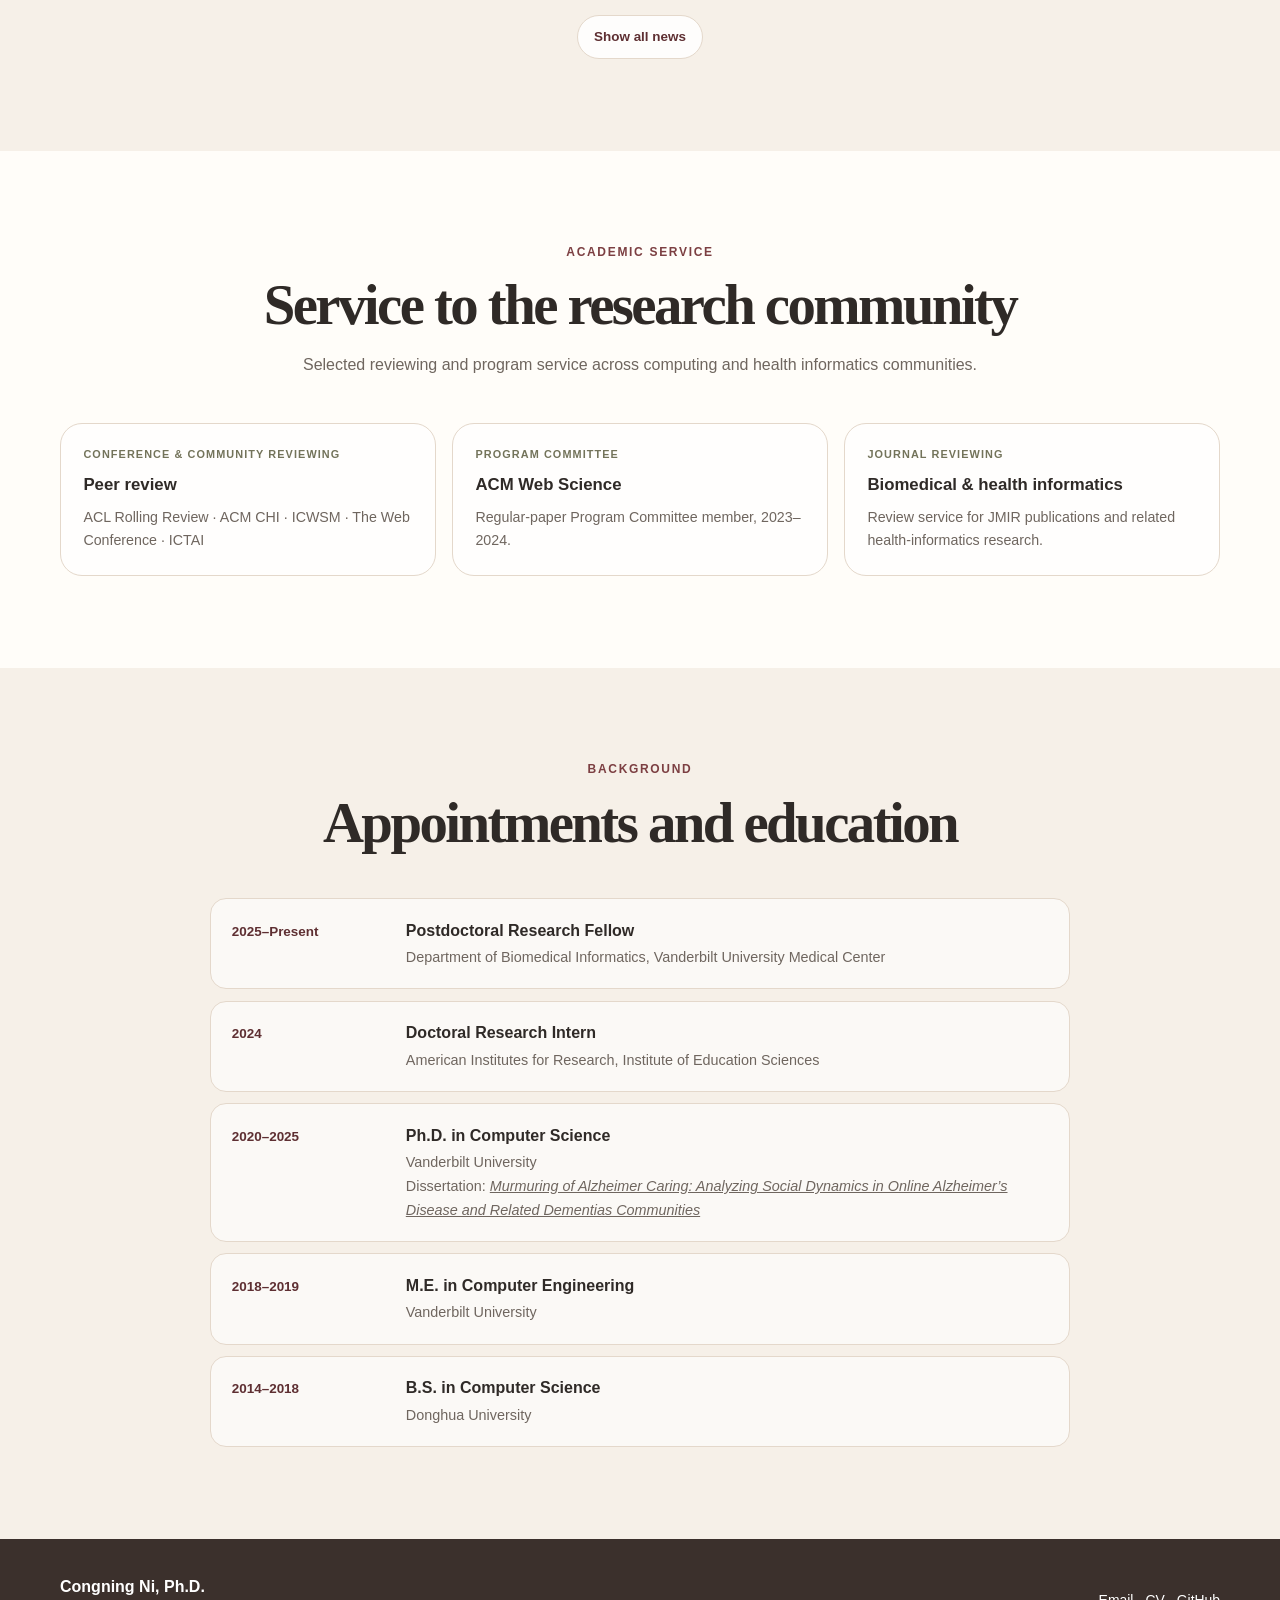
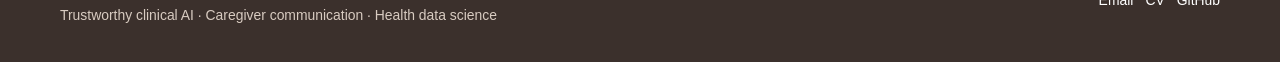
==== commit 644cda10: "Publish chronological news timeline" ====
--- a/index.html
+++ b/index.html
@@ -13,7 +13,7 @@
   <title>Congning Ni | Trustworthy Clinical AI</title>
   <link rel="icon" href="assets/favicon.svg" type="image/svg+xml">
   <link rel="stylesheet" href="css/style.css">
-  <link rel="stylesheet" href="css/update-2026-08.css?v=20260902-2">
+  <link rel="stylesheet" href="css/update-2026-08.css?v=20261001-timeline1">
 </head>
 <body>
   <a class="skip-link" href="#main">Skip to content</a>
@@ -181,24 +181,7 @@
           <h2>News</h2>
           <p>Recent recognitions, research highlights, invited talks, and presentations.</p>
         </div>
-        <div id="activity-list" class="activity-grid">
-          <article class="activity-card news-feature">
-            <div class="activity-date">Sep 2026</div>
-            <div>
-              <p class="activity-type">Award</p>
-              <h3>Gary Marsden Travel Award</h3>
-              <p>Selected to receive the Gary Marsden Travel Award in recognition of contributions to SIGCHI conferences.</p>
-            </div>
-          </article>
-          <article class="activity-card news-feature">
-            <div class="activity-date">Sep 2026</div>
-            <div>
-              <p class="activity-type">Recognition</p>
-              <h3>CSCW 2026 Impact Recognition</h3>
-              <p>Our paper, “One Question, Four Voices: How Advice for Alzheimer’s Caregiving Differs Between Caregivers, Clinicians, and Large Language Models,” received an Impact Recognition at ACM CSCW 2026 for its real-world and practical impact potential.</p>
-            </div>
-          </article>
-        </div>
+        <div id="activity-list" class="news-timeline" aria-label="News and highlights timeline"></div>
       </div>
     </section>
 
@@ -275,7 +258,7 @@
     </div>
   </footer>
 
-  <script src="js/data.js?v=20261001-1"></script>
-  <script src="js/script.js?v=20261001-1"></script>
+  <script src="js/data.js?v=20261001-timeline1"></script>
+  <script src="js/script.js?v=20261001-timeline1"></script>
 </body>
 </html>
--- a/css/update-2026-08.css
+++ b/css/update-2026-08.css
@@ -36,3 +36,83 @@
 @media (max-width: 720px) {
   .ongoing-heading { align-items: flex-start; flex-direction: column; gap: .5rem; }
 }
+
+
+/* News timeline: chronological editorial layout rather than card blocks. */
+.news-timeline {
+  --news-date-width: 108px;
+  --news-marker-width: 30px;
+  position: relative;
+  display: flex;
+  flex-direction: column;
+  gap: 0;
+}
+.news-timeline::before {
+  content: "";
+  position: absolute;
+  top: 1.35rem;
+  bottom: 1.35rem;
+  left: calc(var(--news-date-width) + var(--news-marker-width) / 2 - 1px);
+  width: 2px;
+  background: var(--line);
+}
+.news-entry {
+  position: relative;
+  display: grid;
+  grid-template-columns: var(--news-date-width) var(--news-marker-width) minmax(0, 1fr);
+  column-gap: 0;
+  padding: .3rem 0 1.4rem;
+}
+.news-entry[hidden] { display: none; }
+.news-date {
+  color: var(--accent-dark);
+  font-size: .83rem;
+  font-weight: 820;
+  text-align: right;
+  padding: .15rem .7rem 0 0;
+  white-space: normal;
+}
+.news-dot {
+  justify-self: center;
+  align-self: start;
+  z-index: 1;
+  width: 12px;
+  height: 12px;
+  margin-top: .25rem;
+  border-radius: 50%;
+  background: var(--accent);
+  border: 3px solid var(--surface, #fffaf6);
+  box-shadow: 0 0 0 1px var(--accent);
+}
+.news-content {
+  padding: 0 0 1.4rem .8rem;
+  border-bottom: 1px solid var(--line);
+}
+.news-entry:last-of-type .news-content { border-bottom: 0; }
+.news-type {
+  margin: 0 0 .25rem;
+  font-size: .7rem;
+  text-transform: uppercase;
+  letter-spacing: .1em;
+  font-weight: 850;
+  color: var(--olive);
+}
+.news-content h3 {
+  margin: 0 0 .36rem;
+  line-height: 1.33;
+  font-size: 1.12rem;
+}
+.news-description {
+  max-width: 780px;
+  margin: 0;
+  color: var(--muted);
+  line-height: 1.6;
+  font-size: .9rem;
+}
+.news-toggle-wrap { margin-top: .35rem; }
+@media (max-width: 600px) {
+  .news-timeline { --news-date-width: 73px; --news-marker-width: 23px; }
+  .news-date { font-size: .75rem; padding-right: .5rem; }
+  .news-content { padding-left: .58rem; }
+  .news-content h3 { font-size: 1rem; }
+}
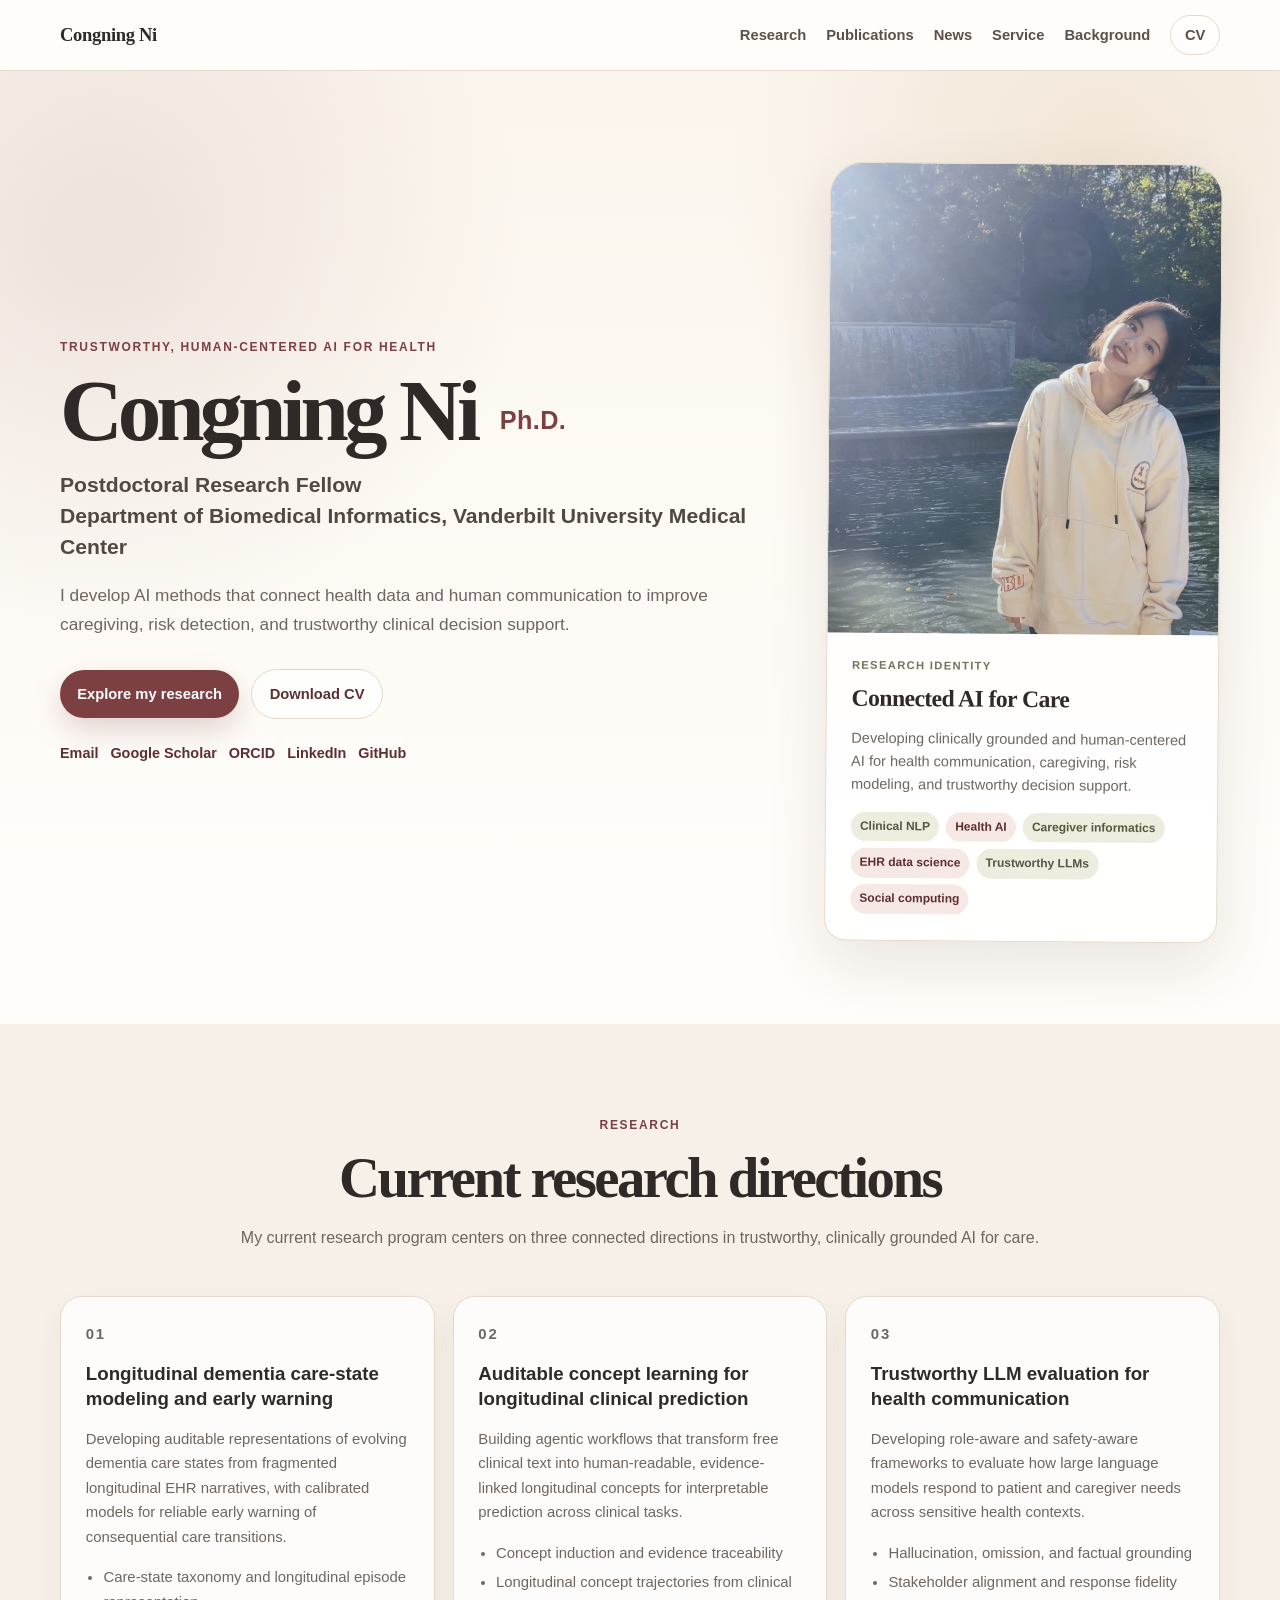
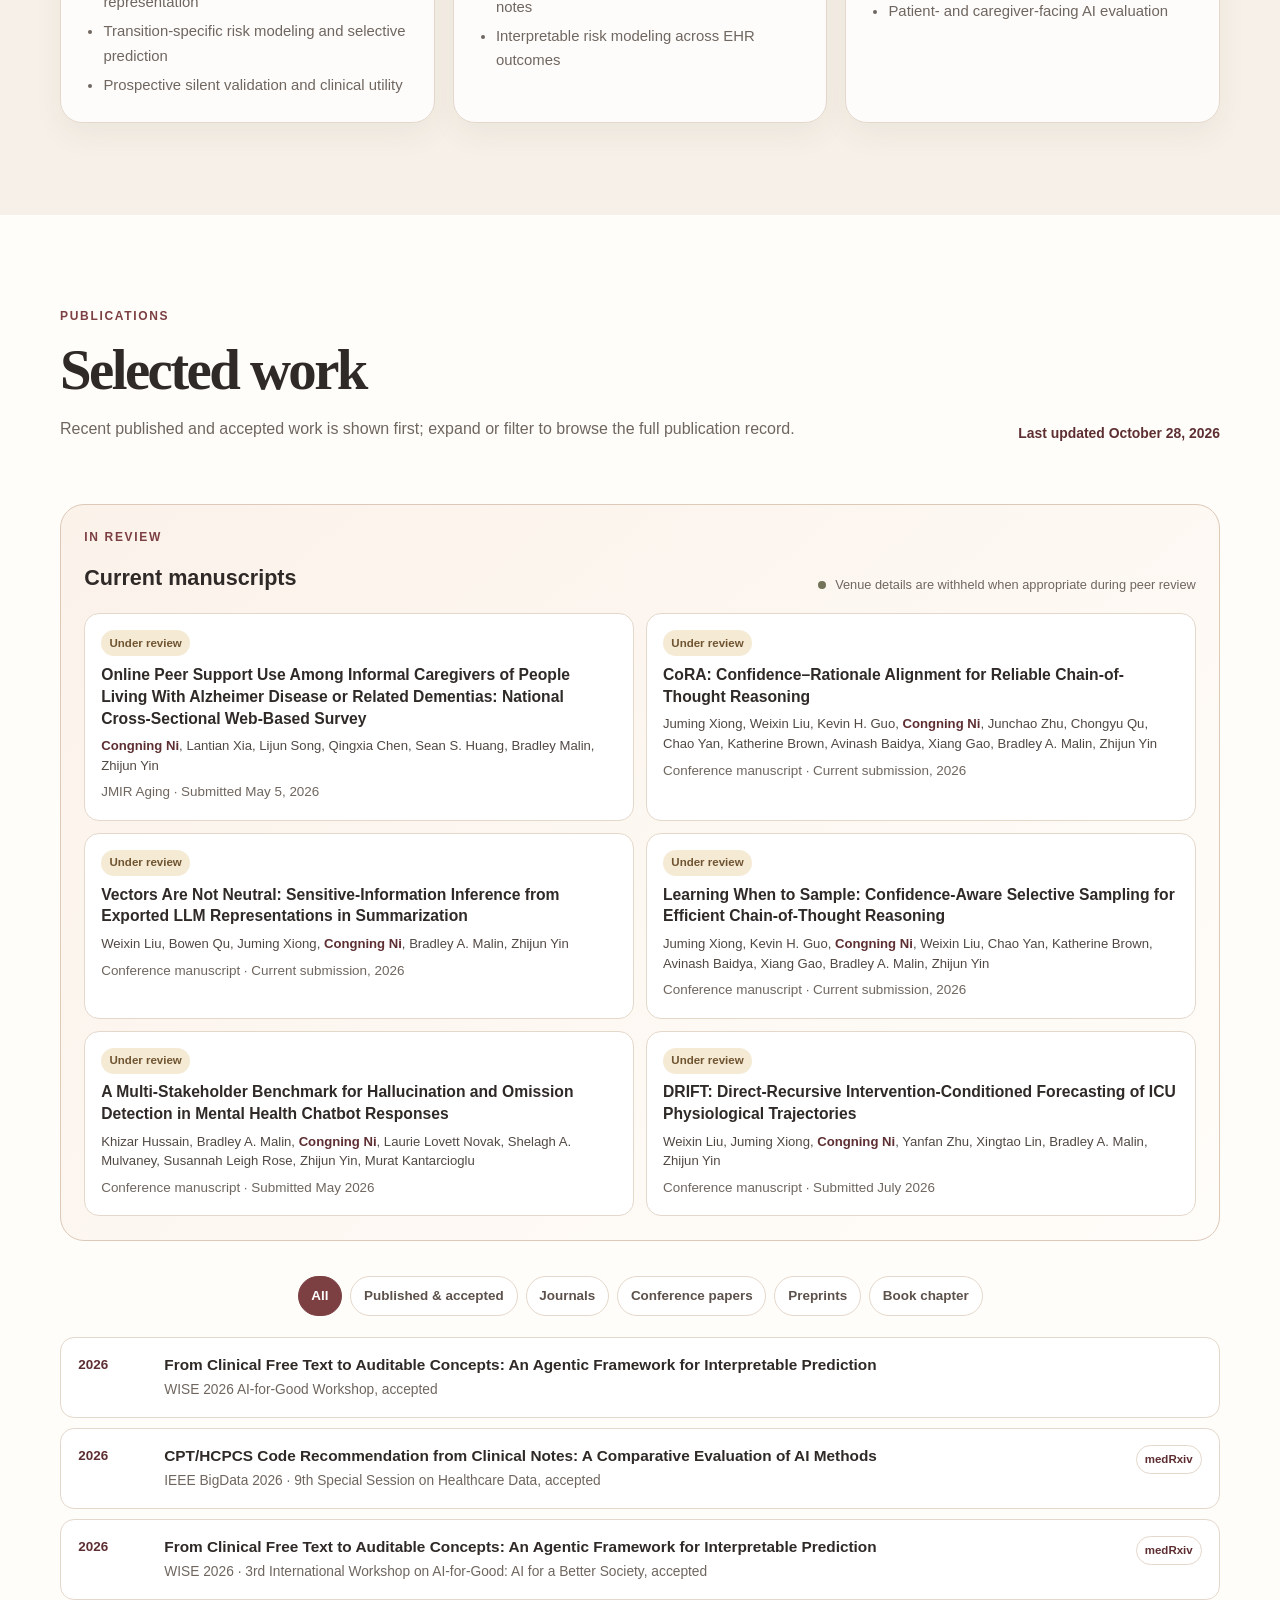
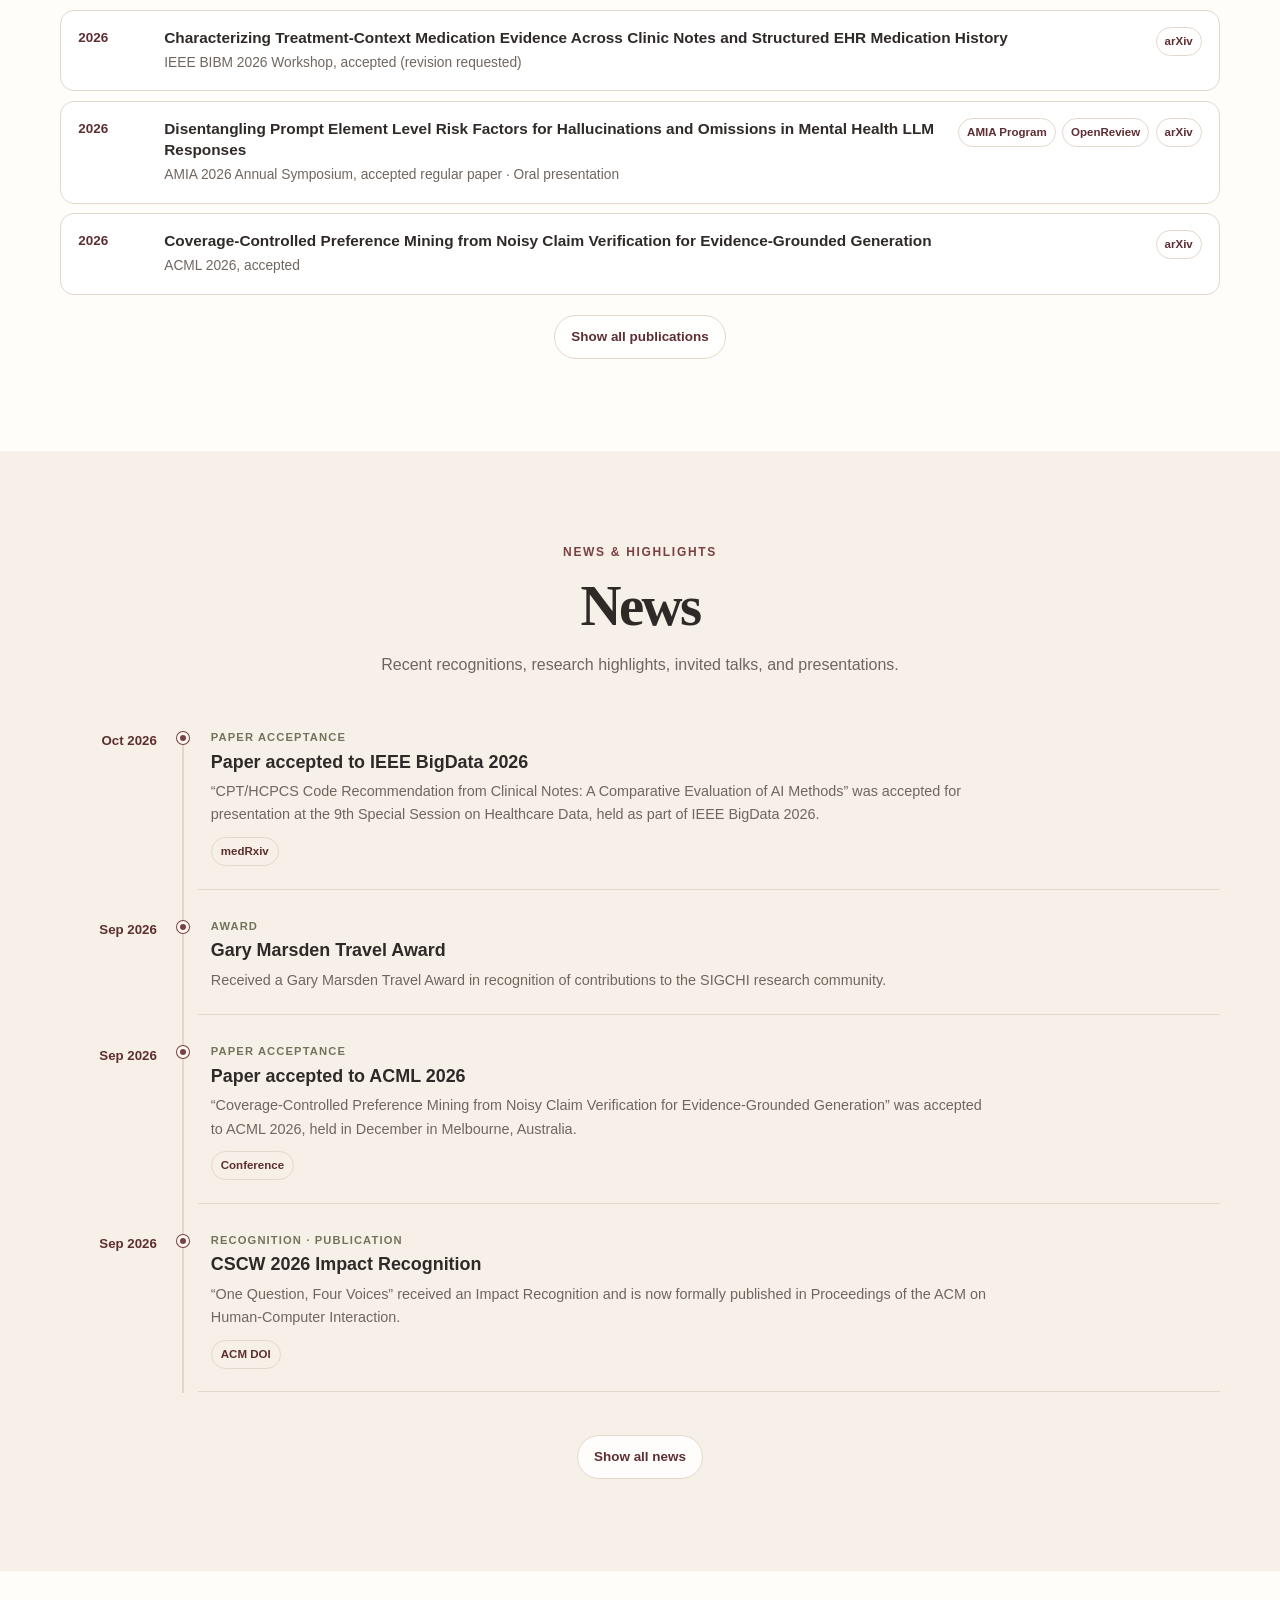
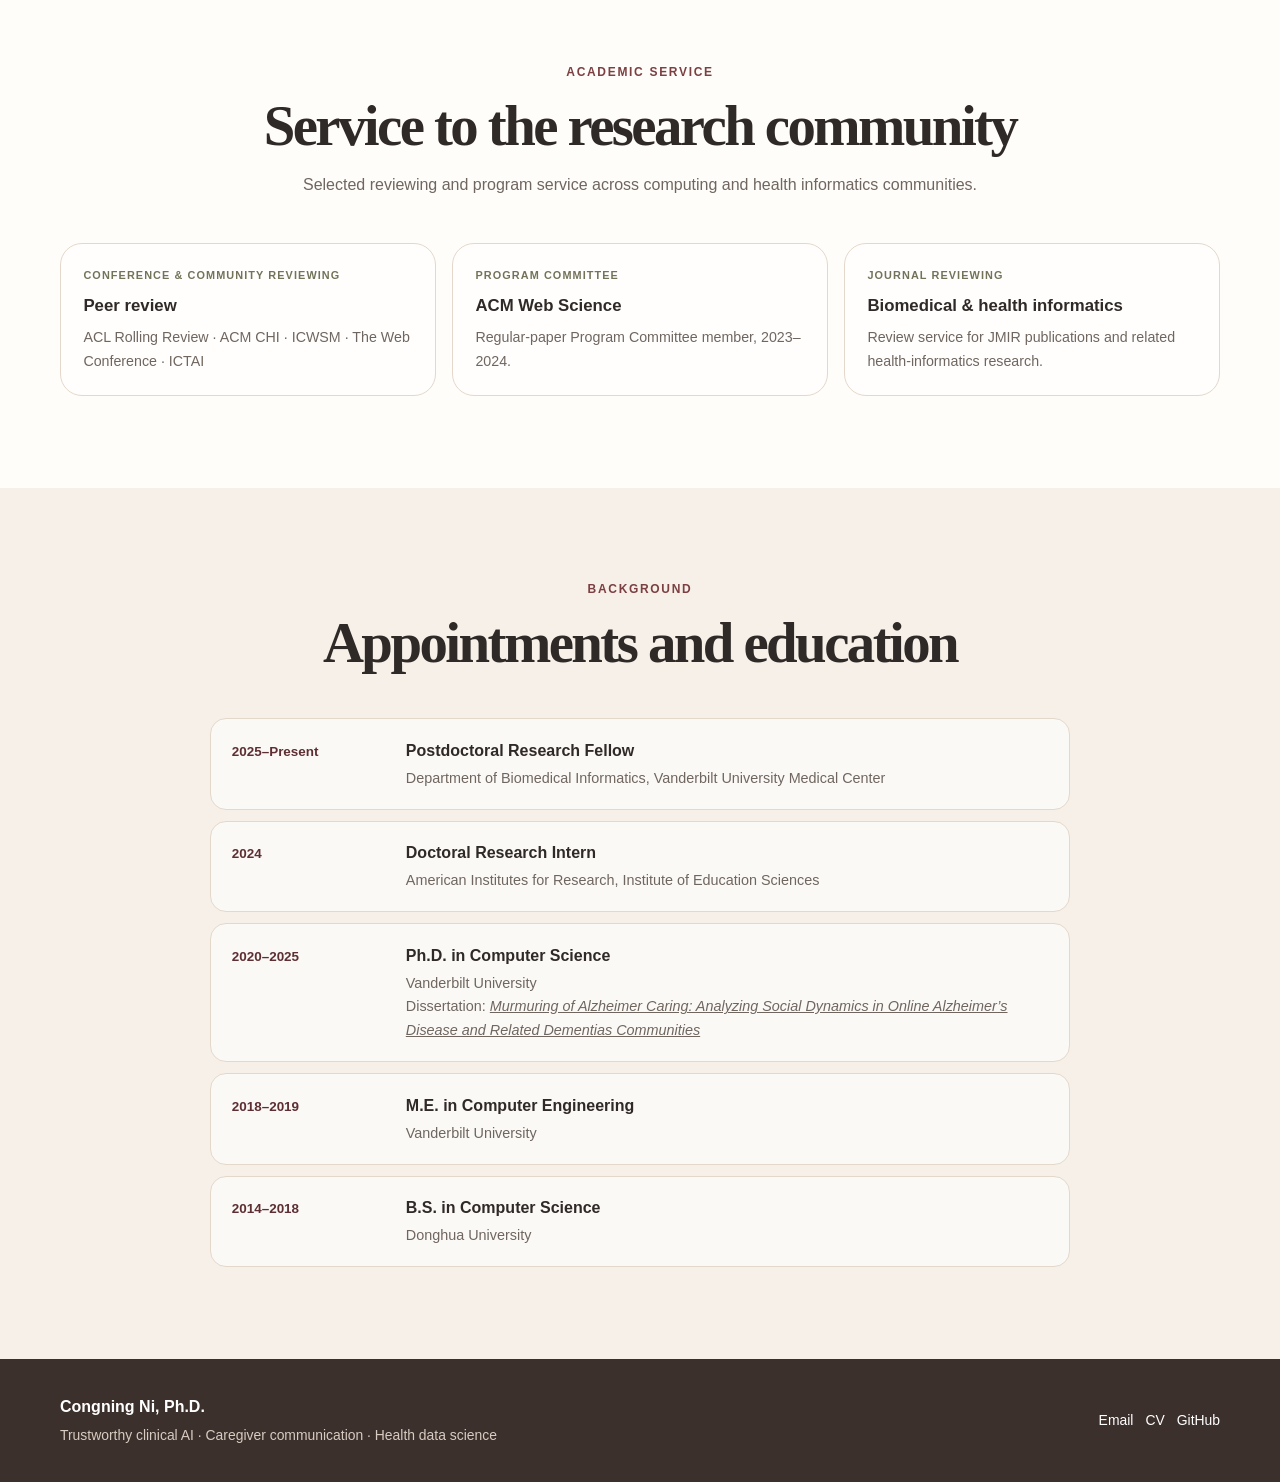
==== commit fba90e5a: "Refresh homepage update date and cache version" ====
--- a/index.html
+++ b/index.html
@@ -5,7 +5,7 @@
   <meta name="viewport" content="width=device-width, initial-scale=1">
   <meta name="description" content="Congning Ni, Ph.D. — Postdoctoral Research Fellow at Vanderbilt University Medical Center. Research in trustworthy clinical AI, caregiver communication, and health data science.">
   <meta name="author" content="Congning Ni">
-  <meta name="site-version" content="2026-10-01">
+  <meta name="site-version" content="2026-10-28">
   <meta name="theme-color" content="#7c3f42">
   <meta property="og:title" content="Congning Ni | Trustworthy Clinical AI">
   <meta property="og:description" content="Research at the intersection of clinical AI, caregiver communication, health data science, and trustworthy large language models.">
@@ -13,7 +13,7 @@
   <title>Congning Ni | Trustworthy Clinical AI</title>
   <link rel="icon" href="assets/favicon.svg" type="image/svg+xml">
   <link rel="stylesheet" href="css/style.css">
-  <link rel="stylesheet" href="css/update-2026-08.css?v=20261001-timeline1">
+  <link rel="stylesheet" href="css/update-2026-08.css?v=20261028-homepage1">
 </head>
 <body>
   <a class="skip-link" href="#main">Skip to content</a>
@@ -148,7 +148,7 @@
             <h2>Selected work</h2>
             <p>Published, accepted, and ongoing research, with public links when available.</p>
           </div>
-          <p class="updated">Last updated October 1, 2026</p>
+          <p class="updated">Last updated October 28, 2026</p>
         </div>
 
         <div class="submission-panel">
@@ -258,7 +258,7 @@
     </div>
   </footer>
 
-  <script src="js/data.js?v=20261001-timeline1"></script>
-  <script src="js/script.js?v=20261001-timeline1"></script>
+  <script src="js/data.js?v=20261028-homepage1"></script>
+  <script src="js/script.js?v=20261028-homepage1"></script>
 </body>
 </html>
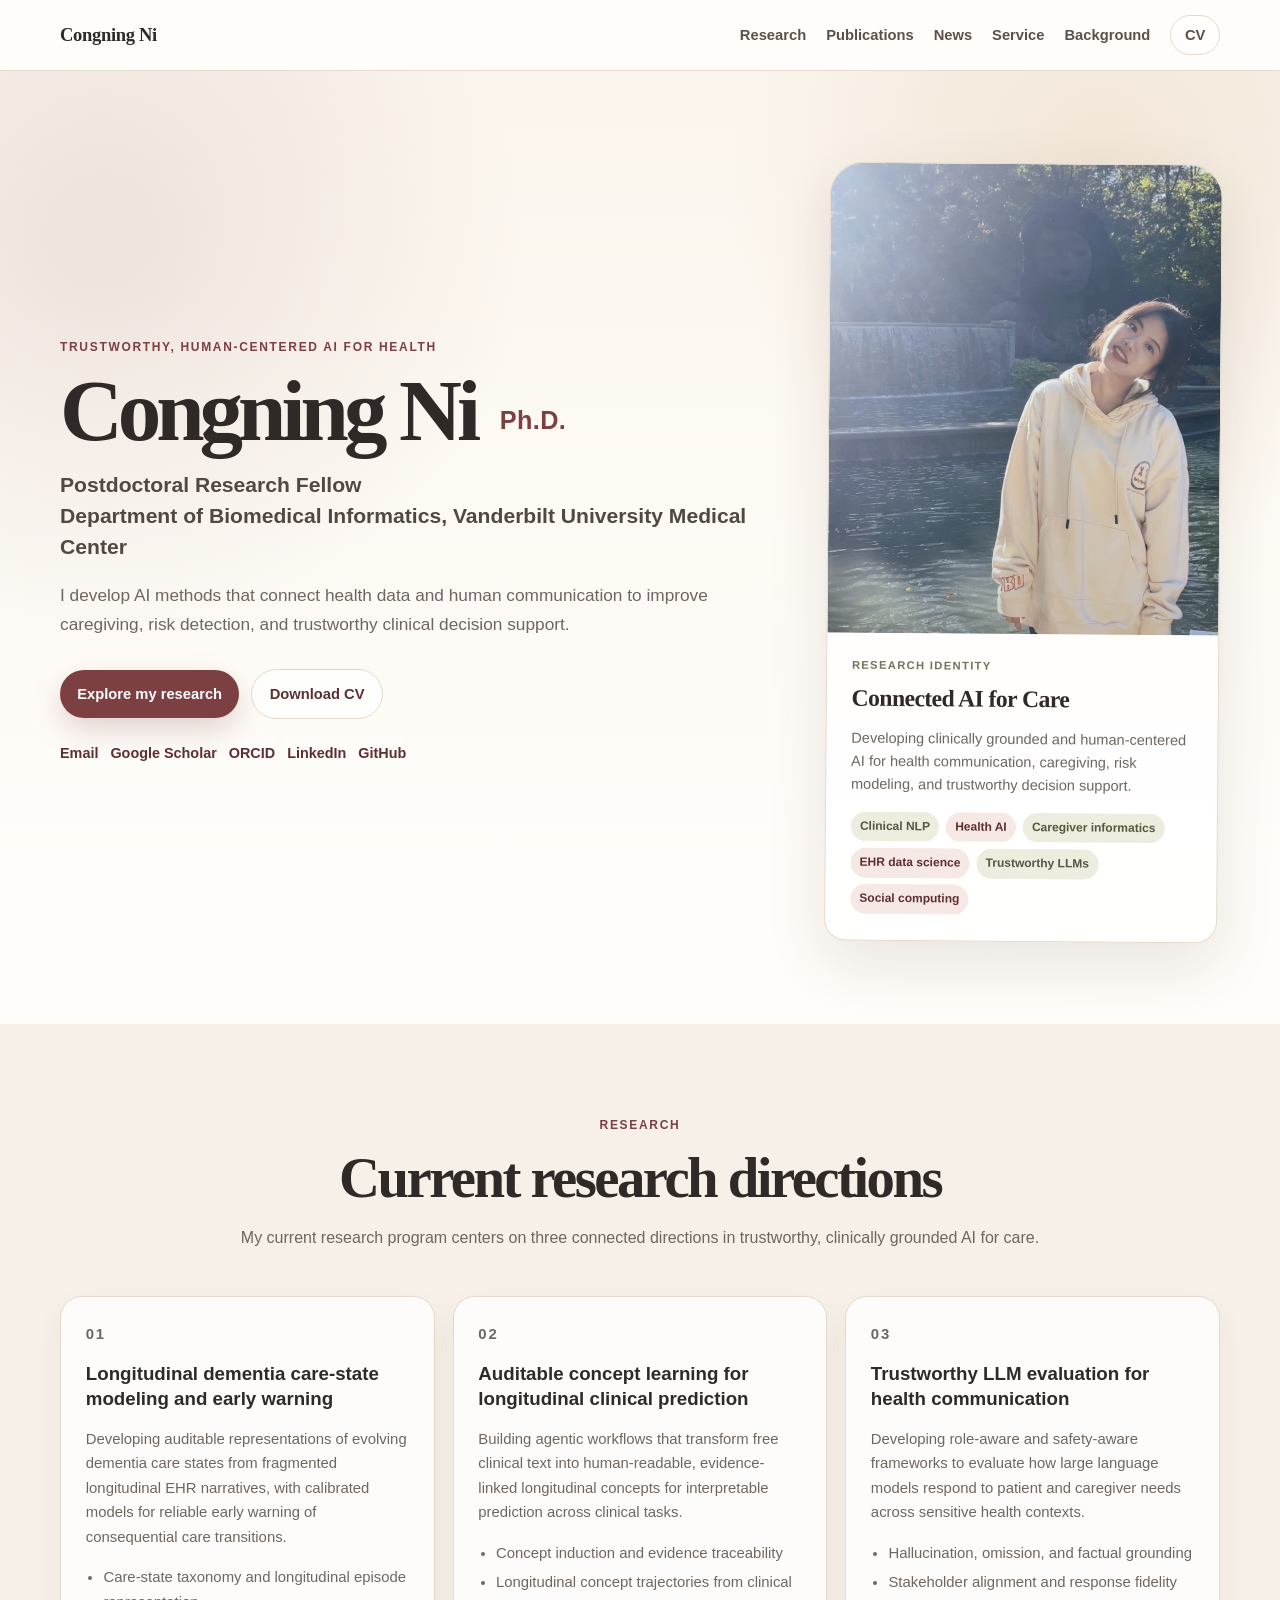
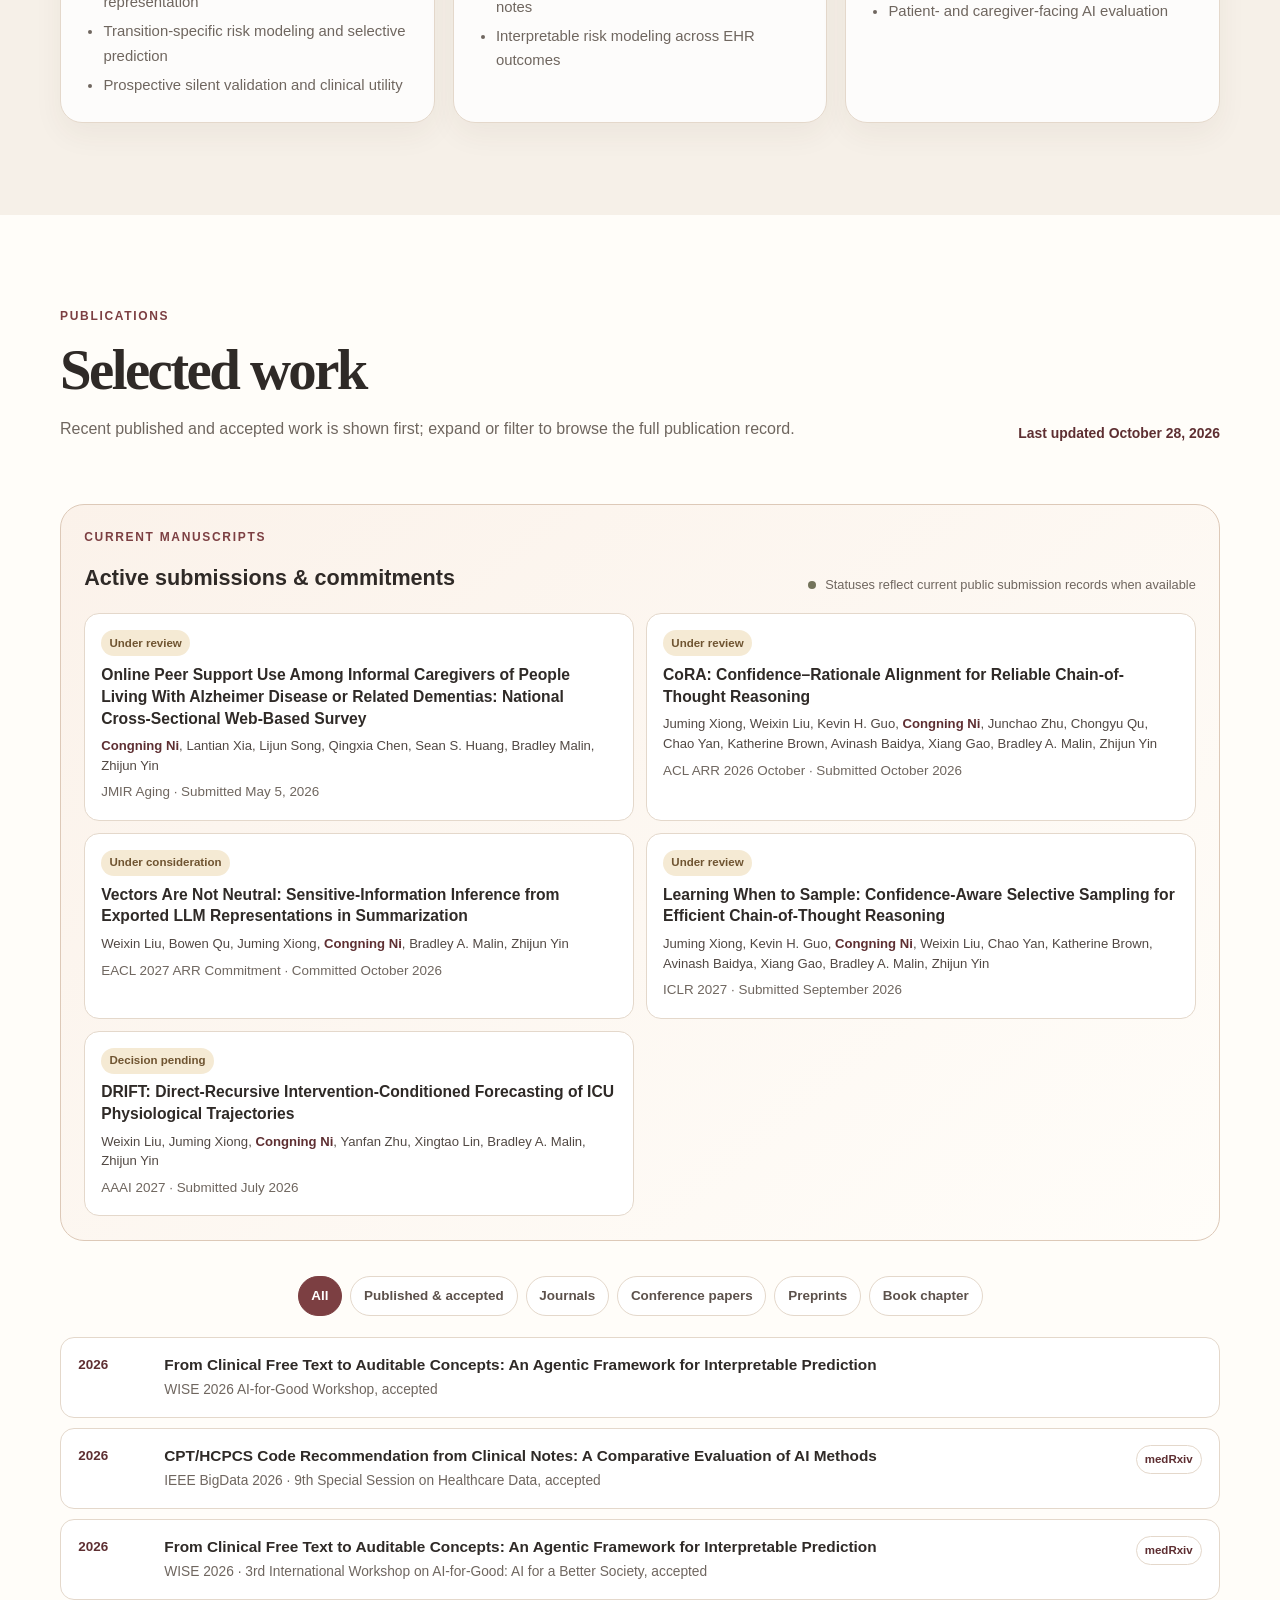
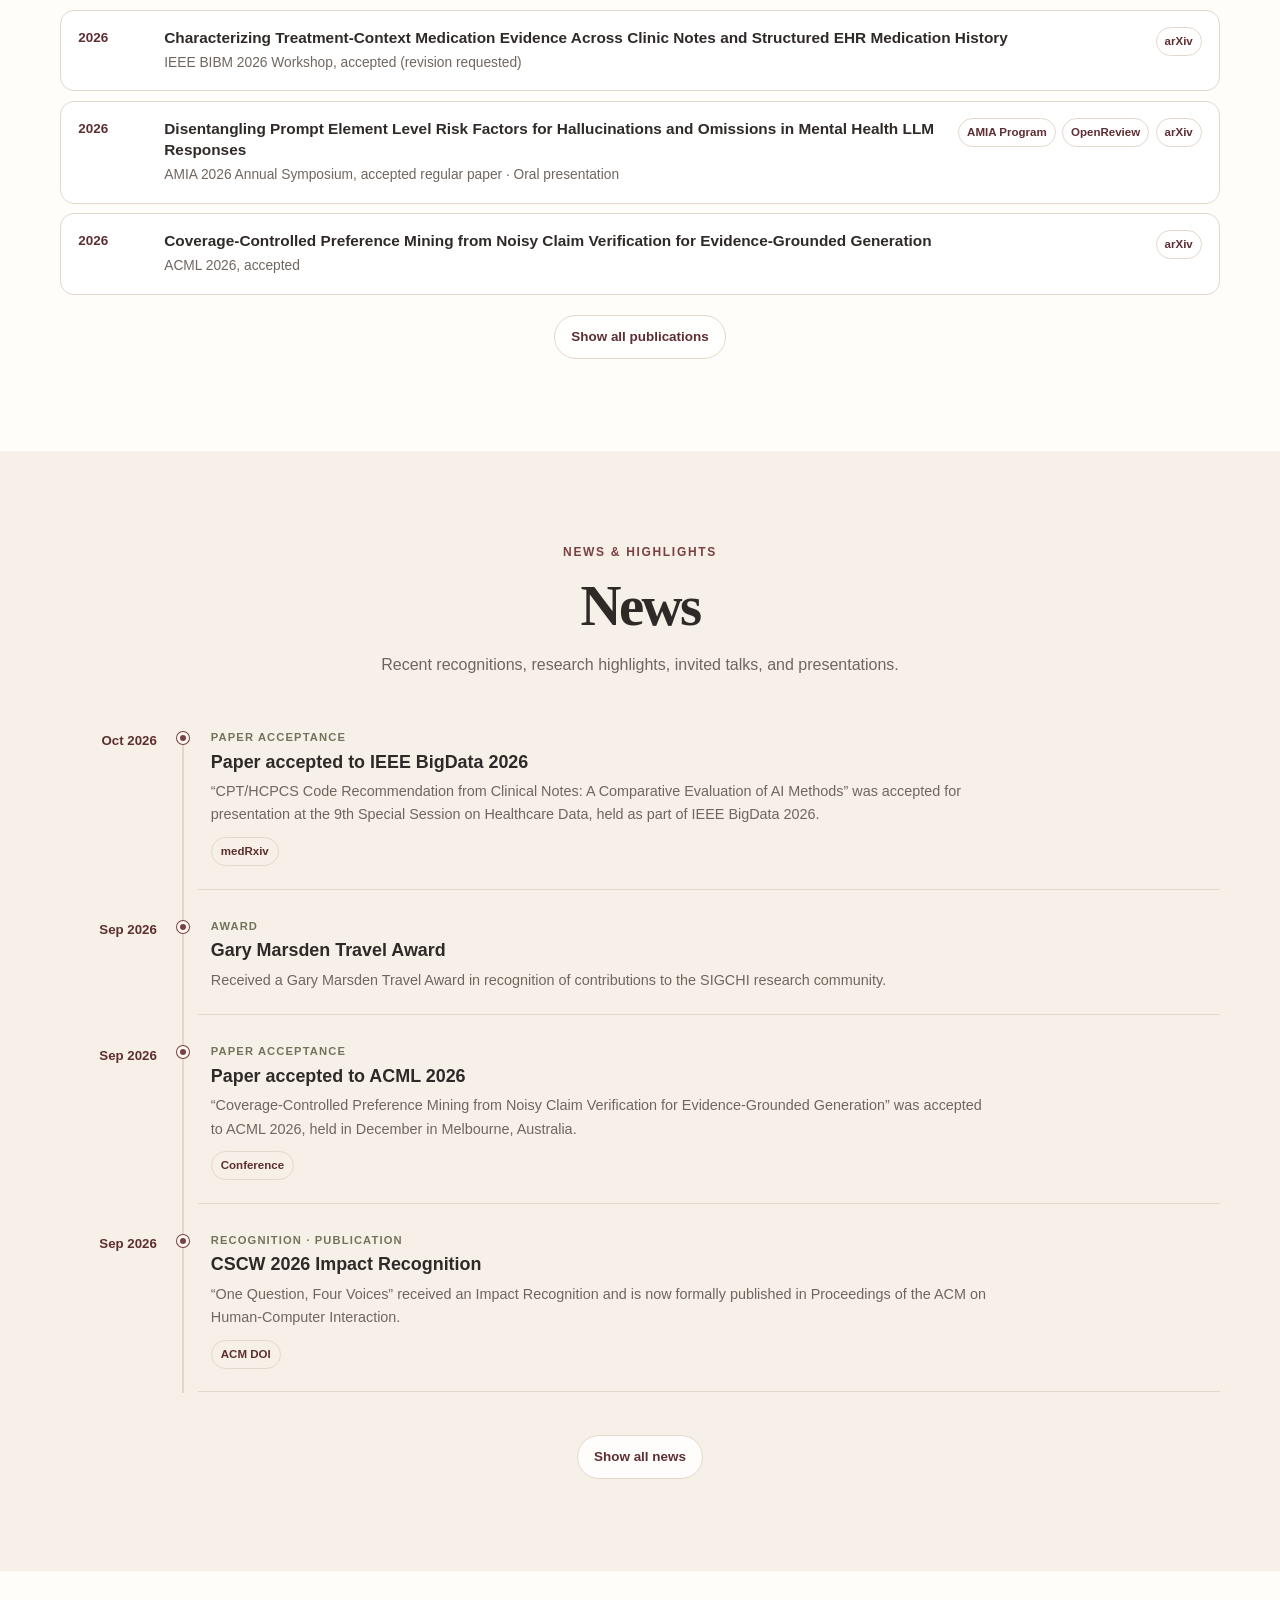
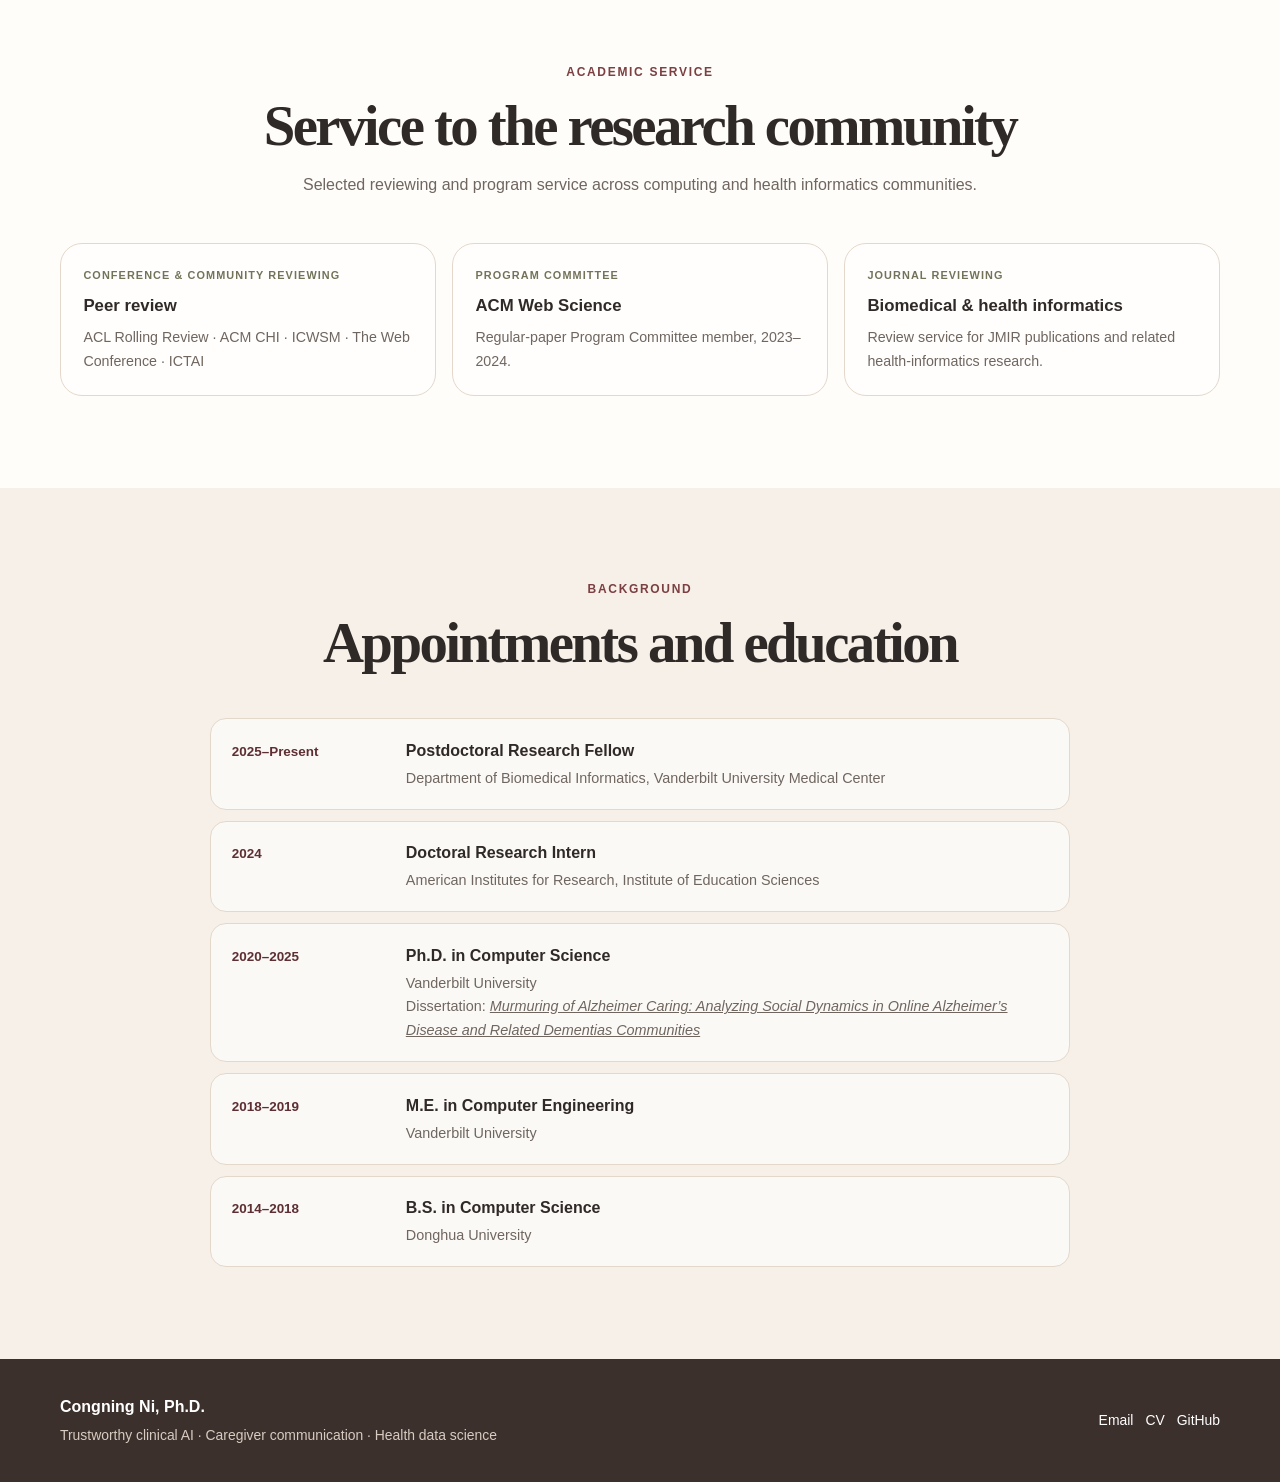
==== commit 40b7964d: "Clarify current manuscripts section" ====
--- a/index.html
+++ b/index.html
@@ -13,7 +13,7 @@
   <title>Congning Ni | Trustworthy Clinical AI</title>
   <link rel="icon" href="assets/favicon.svg" type="image/svg+xml">
   <link rel="stylesheet" href="css/style.css">
-  <link rel="stylesheet" href="css/update-2026-08.css?v=20261028-homepage1">
+  <link rel="stylesheet" href="css/update-2026-08.css?v=20261028-homepage2">
 </head>
 <body>
   <a class="skip-link" href="#main">Skip to content</a>
@@ -154,10 +154,10 @@
         <div class="submission-panel">
           <div class="panel-heading">
             <div>
-              <p class="kicker">In review</p>
-              <h3>Current manuscripts</h3>
-            </div>
-            <span class="status-key"><span class="status-dot"></span> Venue details are withheld when appropriate during peer review</span>
+              <p class="kicker">Current manuscripts</p>
+              <h3>Active submissions & commitments</h3>
+            </div>
+            <span class="status-key"><span class="status-dot"></span> Statuses reflect current public submission records when available</span>
           </div>
           <div id="active-submissions" class="submission-grid" aria-live="polite"></div>
         </div>
@@ -258,7 +258,7 @@
     </div>
   </footer>
 
-  <script src="js/data.js?v=20261028-homepage1"></script>
-  <script src="js/script.js?v=20261028-homepage1"></script>
+  <script src="js/data.js?v=20261028-homepage2"></script>
+  <script src="js/script.js?v=20261028-homepage2"></script>
 </body>
 </html>
